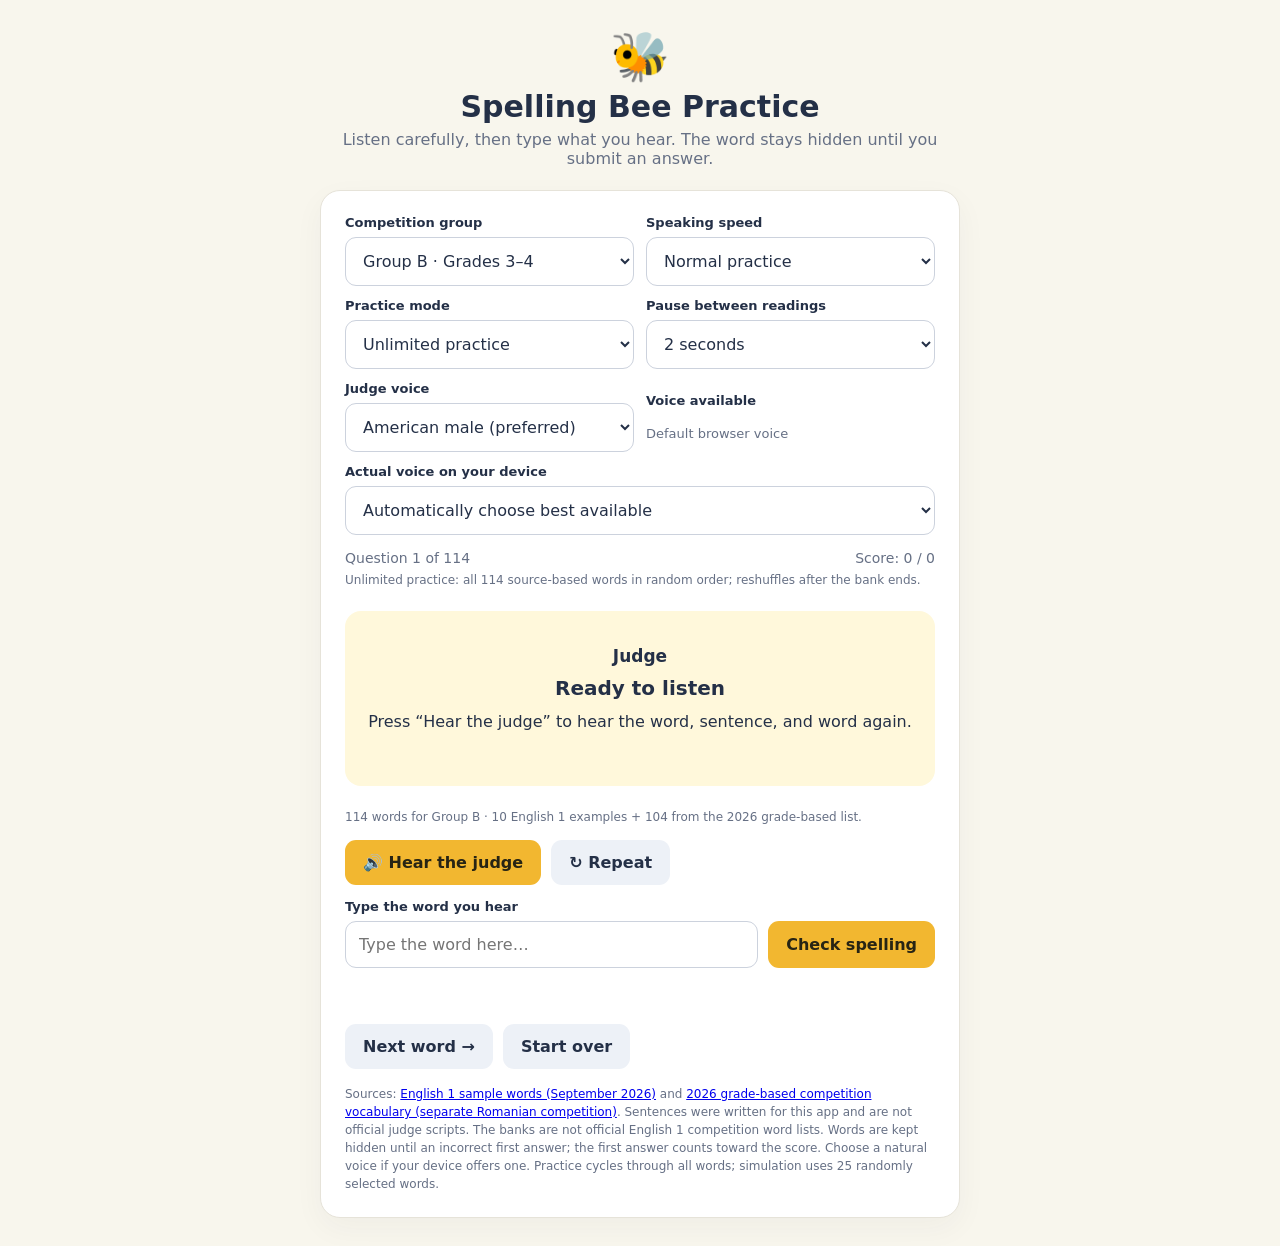
==== index.html @ ec537df2 "Rename spelling_bee_practice (5).html to index.html" ====
<!DOCTYPE html>
<html lang="en">
<head>
<meta charset="utf-8"><meta name="viewport" content="width=device-width,initial-scale=1">
<title>Spelling Bee Practice</title>
<style>
:root{font-family:system-ui,-apple-system,Segoe UI,sans-serif;color:#243047;background:#f8f6ed}*{box-sizing:border-box}body{margin:0;padding:28px 16px}.app{max-width:640px;margin:0 auto}.header{text-align:center;margin-bottom:22px}.bee{font-size:48px}.header h1{margin:4px 0 6px;font-size:30px}.muted{color:#667085}.card{background:white;border:1px solid #e6e3d9;border-radius:20px;padding:24px;box-shadow:0 10px 30px #2430470b}.controls{display:flex;gap:12px;flex-wrap:wrap;align-items:end}.control{flex:1;min-width:140px}label{display:block;font-weight:650;font-size:13px;margin-bottom:7px}select,input{width:100%;background:white;border:1px solid #ccd2dd;border-radius:11px;padding:13px;font:inherit;color:#243047}button{cursor:pointer;border:0;border-radius:11px;padding:13px 18px;font:inherit;font-weight:700}button:disabled{opacity:.45;cursor:not-allowed}.primary{background:#f2b730;color:#272414}.secondary{background:#edf1f7;color:#243047}.judge{background:#fff8db;border-radius:16px;text-align:center;margin:22px 0;padding:22px 14px;min-height:175px;display:flex;flex-direction:column;justify-content:center;gap:10px}.judge h2{font-size:17px;margin:0}.spoken{font-size:20px;font-weight:750}.hint{min-height:42px;line-height:1.45}.controls2{display:flex;gap:10px;flex-wrap:wrap;margin:14px 0}.answerrow{display:flex;gap:10px}.answerrow input{min-width:0;flex:1}.status{min-height:28px;font-weight:700;margin-top:14px}.good{color:#167249}.bad{color:#b23a3a}.meta{display:flex;justify-content:space-between;gap:8px;margin-top:15px;font-size:14px;color:#667085}.finish{background:#f0faf4;border:1px solid #a8d8bd;border-radius:12px;padding:16px;margin-top:14px;line-height:1.6}.small{font-size:12px;color:#667085;line-height:1.5;margin-top:16px}@media(max-width:430px){.card{padding:16px}.answerrow{flex-direction:column}.controls2 button{flex:1}}
</style>
</head>
<body><main class="app">
<header class="header"><div class="bee" aria-hidden="true">🐝</div><h1>Spelling Bee Practice</h1><div class="muted">Listen carefully, then type what you hear. The word stays hidden until you submit an answer.</div></header>
<section class="card">
<div class="controls"><div class="control"><label for="group">Competition group</label><select id="group"><option value="B">Group B · Grades 3–4</option><option value="C">Group C · Grades 5–6</option></select></div><div class="control"><label for="speed">Speaking speed</label><select id="speed"><option value="0.7">Slow</option><option value="0.85" selected>Normal practice</option><option value="1">Regular</option></select></div></div>
<div class="controls" style="margin-top:12px"><div class="control"><label for="mode">Practice mode</label><select id="mode"><option value="practice">Unlimited practice</option><option value="simulation">Competition simulation · 25 words</option></select></div><div class="control"><label for="pauseLength">Pause between readings</label><select id="pauseLength"><option value="2000" selected>2 seconds</option><option value="3000">3 seconds</option><option value="4000">4 seconds</option></select></div></div>
<div class="controls" style="margin-top:12px"><div class="control"><label for="voice">Judge voice</label><select id="voice"><option value="male" selected>American male (preferred)</option><option value="female">American female</option><option value="any">American English (any)</option></select></div><div class="control"><label>Voice available</label><div class="muted" id="voice-status" style="font-size:13px;padding:11px 0">Checking device voices…</div></div></div>
<div class="controls" style="margin-top:12px"><div class="control" style="min-width:100%"><label for="specificvoice">Actual voice on your device</label><select id="specificvoice"><option value="auto">Automatically choose best available</option></select></div></div>
<div class="meta"><span id="question">Question 1</span><span id="score">Score: 0 / 0</span></div><div id="mode-note" class="small" style="margin-top:5px">Unlimited practice: the full source-based word bank, shuffled.</div>
<div class="judge" aria-live="polite"><h2>Judge</h2><div class="spoken" id="spoken">Press “Hear the judge”</div><div class="hint" id="hint">The judge will say the word, pause for 2 seconds, say a sentence, pause for 2 seconds, then repeat the word.</div></div>
<div class="small" id="bankinfo" style="margin-top:14px"></div><div class="controls2"><button class="primary" id="hear" type="button">🔊 Hear the judge</button><button class="secondary" id="repeat" type="button">↻ Repeat</button></div>
<form id="form"><label for="answer">Type the word you hear</label><div class="answerrow"><input id="answer" type="text" placeholder="Type the word here…" autocomplete="off" autocapitalize="off" spellcheck="false" required><button class="primary" type="submit" id="check">Check spelling</button></div></form>
<div class="status" id="status" role="status"></div><div id="finish" class="finish" hidden></div>
<div class="controls2"><button class="secondary" type="button" id="next">Next word →</button><button class="secondary" type="button" id="reset">Start over</button></div>
<div class="small">Sources: <a href="https://english1.co.id/blog/persiapan-akademik/contoh-soal-spelling-bee/" target="_blank" rel="noopener">English 1 sample words (September 2026)</a> and <a href="https://www.spellingbee.org.ro/2026_Spelling_Bee_Word_Lists_Final.pdf" target="_blank" rel="noopener">2026 grade-based competition vocabulary (separate Romanian competition)</a>. Sentences were written for this app and are not official judge scripts. The banks are not official English 1 competition word lists. Words are kept hidden until an incorrect first answer; the first answer counts toward the score. Choose a natural voice if your device offers one. Practice cycles through all words; simulation uses 25 randomly selected words.</div>
</section></main>
<script>
const banks={
 "B": [
  [
   "green",
   "The leaves turn green after the rain.",
   "English 1 examples"
  ],
  [
   "happy",
   "The children were happy to see their friends.",
   "English 1 examples"
  ],
  [
   "clean",
   "Please keep the classroom clean.",
   "English 1 examples"
  ],
  [
   "school",
   "We walk to school every morning.",
   "English 1 examples"
  ],
  [
   "teacher",
   "Our teacher reads us a story.",
   "English 1 examples"
  ],
  [
   "beautiful",
   "The flowers look beautiful today.",
   "English 1 examples"
  ],
  [
   "little",
   "A little kitten slept in the basket.",
   "English 1 examples"
  ],
  [
   "kitchen",
   "My father cooks dinner in the kitchen.",
   "English 1 examples"
  ],
  [
   "knock",
   "Please knock before opening the door.",
   "English 1 examples"
  ],
  [
   "bright",
   "The bright sun warmed the garden.",
   "English 1 examples"
  ],
  [
   "rainbow",
   "After the rain, we can see a rainbow.",
   "2026 grade list"
  ],
  [
   "library",
   "We borrow books from the library.",
   "2026 grade list"
  ],
  [
   "elephant",
   "The elephant used its trunk to drink.",
   "2026 grade list"
  ],
  [
   "mountain",
   "Clouds covered the top of the mountain.",
   "2026 grade list"
  ],
  [
   "mysterious",
   "We heard a mysterious sound at night.",
   "2026 grade list"
  ],
  [
   "whisper",
   "Please whisper inside the library.",
   "2026 grade list"
  ],
  [
   "thunder",
   "Loud thunder woke the sleeping dog.",
   "2026 grade list"
  ],
  [
   "meadow",
   "Flowers grew across the meadow.",
   "2026 grade list"
  ],
  [
   "pillow",
   "She rested her head on the pillow.",
   "2026 grade list"
  ],
  [
   "creature",
   "A tiny creature crawled under the leaf.",
   "2026 grade list"
  ],
  [
   "freezer",
   "We keep ice cream in the freezer.",
   "2026 grade list"
  ],
  [
   "measure",
   "Use a ruler to measure the table.",
   "2026 grade list"
  ],
  [
   "playground",
   "Children ran across the playground.",
   "2026 grade list"
  ],
  [
   "toothbrush",
   "I packed my toothbrush for the trip.",
   "2026 grade list"
  ],
  [
   "sunflower",
   "The sunflower turned toward the sunlight.",
   "2026 grade list"
  ],
  [
   "notebook",
   "He drew a picture in his notebook.",
   "2026 grade list"
  ],
  [
   "weekend",
   "We visited our cousins over the weekend.",
   "2026 grade list"
  ],
  [
   "waterfall",
   "The waterfall flowed over the rocks.",
   "2026 grade list"
  ],
  [
   "backpack",
   "Her backpack held three books.",
   "2026 grade list"
  ],
  [
   "artist",
   "The artist painted a picture.",
   "2026 grade list"
  ],
  [
   "farmer",
   "The farmer planted rice in the field.",
   "2026 grade list"
  ],
  [
   "painter",
   "The painter used a small brush.",
   "2026 grade list"
  ],
  [
   "forest",
   "A deer walked through the forest.",
   "2026 grade list"
  ],
  [
   "village",
   "My grandparents live in a quiet village.",
   "2026 grade list"
  ],
  [
   "island",
   "We traveled by boat to the island.",
   "2026 grade list"
  ],
  [
   "desert",
   "The desert was hot and dry.",
   "2026 grade list"
  ],
  [
   "ocean",
   "The boat sailed across the ocean.",
   "2026 grade list"
  ],
  [
   "valley",
   "A river runs through the valley.",
   "2026 grade list"
  ],
  [
   "museum",
   "We saw old paintings in the museum.",
   "2026 grade list"
  ],
  [
   "hospital",
   "The doctor works at the hospital.",
   "2026 grade list"
  ],
  [
   "restaurant",
   "Our family ate at the restaurant.",
   "2026 grade list"
  ],
  [
   "giraffe",
   "The giraffe reached the tall leaves.",
   "2026 grade list"
  ],
  [
   "penguin",
   "The penguin waddled across the ice.",
   "2026 grade list"
  ],
  [
   "rabbit",
   "The rabbit hid behind a tree.",
   "2026 grade list"
  ],
  [
   "turtle",
   "The turtle moved slowly on the sand.",
   "2026 grade list"
  ],
  [
   "friendly",
   "Our new neighbor is very friendly.",
   "2026 grade list"
  ],
  [
   "careful",
   "Be careful when crossing the road.",
   "2026 grade list"
  ],
  [
   "helpful",
   "Her helpful advice made the task easier.",
   "2026 grade list"
  ],
  [
   "playful",
   "The playful puppy chased a ball.",
   "2026 grade list"
  ],
  [
   "thankful",
   "I am thankful for your help.",
   "2026 grade list"
  ],
  [
   "graceful",
   "The dancer made a graceful turn.",
   "2026 grade list"
  ],
  [
   "wonderful",
   "We had a wonderful day at the beach.",
   "2026 grade list"
  ],
  [
   "curious",
   "The curious child asked many questions.",
   "2026 grade list"
  ],
  [
   "exciting",
   "The exciting game ended with a goal.",
   "2026 grade list"
  ],
  [
   "powerful",
   "The powerful wind shook the trees.",
   "2026 grade list"
  ],
  [
   "favorite",
   "Mango is my favorite fruit.",
   "2026 grade list"
  ],
  [
   "excellent",
   "She did an excellent job on the project.",
   "2026 grade list"
  ],
  [
   "question",
   "The student asked a question.",
   "2026 grade list"
  ],
  [
   "sentence",
   "Please write a sentence in your notebook.",
   "2026 grade list"
  ],
  [
   "answer",
   "He wrote his answer on the paper.",
   "2026 grade list"
  ],
  [
   "problem",
   "We solved the problem together.",
   "2026 grade list"
  ],
  [
   "special",
   "Today is a special day for our family.",
   "2026 grade list"
  ],
  [
   "tomorrow",
   "We will go swimming tomorrow.",
   "2026 grade list"
  ],
  [
   "yesterday",
   "It rained all day yesterday.",
   "2026 grade list"
  ],
  [
   "travel",
   "We travel by train to the city.",
   "2026 grade list"
  ],
  [
   "bicycle",
   "He rides his bicycle to the park.",
   "2026 grade list"
  ],
  [
   "triangle",
   "A triangle has three sides.",
   "2026 grade list"
  ],
  [
   "together",
   "We worked together to finish the poster.",
   "2026 grade list"
  ],
  [
   "interesting",
   "The science lesson was interesting.",
   "2026 grade list"
  ],
  [
   "difficult",
   "The final puzzle was difficult.",
   "2026 grade list"
  ],
  [
   "activity",
   "Drawing is my favorite afternoon activity.",
   "2026 grade list"
  ],
  [
   "service",
   "The shop offers a delivery service.",
   "2026 grade list"
  ],
  [
   "gentle",
   "A gentle breeze moved the leaves.",
   "2026 grade list"
  ],
  [
   "thought",
   "She thought carefully before answering.",
   "2026 grade list"
  ],
  [
   "brought",
   "Dad brought snacks for the picnic.",
   "2026 grade list"
  ],
  [
   "through",
   "We walked through the garden.",
   "2026 grade list"
  ],
  [
   "enough",
   "We have enough water for everyone.",
   "2026 grade list"
  ],
  [
   "tough",
   "The rope was strong and tough.",
   "2026 grade list"
  ],
  [
   "laugh",
   "The funny joke made us laugh.",
   "2026 grade list"
  ],
  [
   "daughter",
   "Their daughter is learning to swim.",
   "2026 grade list"
  ],
  [
   "circle",
   "Draw a circle on the board.",
   "2026 grade list"
  ],
  [
   "square",
   "Each side of the square is equal.",
   "2026 grade list"
  ],
  [
   "February",
   "February comes after January.",
   "2026 grade list"
  ],
  [
   "Wednesday",
   "Our music lesson is on Wednesday.",
   "2026 grade list"
  ],
  [
   "Thursday",
   "We have football practice on Thursday.",
   "2026 grade list"
  ],
  [
   "Saturday",
   "We visit the market every Saturday.",
   "2026 grade list"
  ],
  [
   "write",
   "Please write your name clearly.",
   "2026 grade list"
  ],
  [
   "honest",
   "An honest person tells the truth.",
   "2026 grade list"
  ],
  [
   "listen",
   "Listen carefully to the instructions.",
   "2026 grade list"
  ],
  [
   "celebrate",
   "We celebrate our school anniversary.",
   "2026 grade list"
  ],
  [
   "discovery",
   "The discovery amazed the young explorer.",
   "2026 grade list"
  ],
  [
   "explorer",
   "The explorer studied the map.",
   "2026 grade list"
  ],
  [
   "comfortable",
   "The new chair is comfortable.",
   "2026 grade list"
  ],
  [
   "holiday",
   "We visited our family during the holiday.",
   "2026 grade list"
  ],
  [
   "vacation",
   "Our summer vacation was exciting.",
   "2026 grade list"
  ],
  [
   "whistle",
   "The referee blew a whistle.",
   "2026 grade list"
  ],
  [
   "butterfly",
   "A butterfly landed on a flower.",
   "2026 grade list"
  ],
  [
   "journey",
   "The journey took three hours.",
   "2026 grade list"
  ],
  [
   "scientific",
   "The students made a scientific observation.",
   "2026 grade list"
  ],
  [
   "believe",
   "I believe we can finish on time.",
   "2026 grade list"
  ],
  [
   "receipt",
   "Keep the receipt after buying the book.",
   "2026 grade list"
  ],
  [
   "neighbor",
   "Our neighbor has a friendly cat.",
   "2026 grade list"
  ],
  [
   "business",
   "My aunt runs a small business.",
   "2026 grade list"
  ],
  [
   "necessary",
   "A helmet is necessary for safety.",
   "2026 grade list"
  ],
  [
   "separate",
   "Please separate the paper from the plastic.",
   "2026 grade list"
  ],
  [
   "achieve",
   "Hard work can help you achieve your goals.",
   "2026 grade list"
  ],
  [
   "straight",
   "Draw a straight line across the page.",
   "2026 grade list"
  ],
  [
   "height",
   "We measured the height of the wall.",
   "2026 grade list"
  ],
  [
   "weight",
   "The nurse checked the baby’s weight.",
   "2026 grade list"
  ],
  [
   "weird",
   "We heard a weird noise outside.",
   "2026 grade list"
  ],
  [
   "calendar",
   "Mark the date on your calendar.",
   "2026 grade list"
  ],
  [
   "grammar",
   "The teacher explained the grammar rule.",
   "2026 grade list"
  ],
  [
   "peculiar",
   "The bird had a peculiar call.",
   "2026 grade list"
  ],
  [
   "familiar",
   "Her voice sounded familiar.",
   "2026 grade list"
  ]
 ],
 "C": [
  [
   "different",
   "The two paintings look different.",
   "English 1 examples"
  ],
  [
   "knowledge",
   "Reading helps us develop knowledge.",
   "English 1 examples"
  ],
  [
   "adventure",
   "The hike was a wonderful adventure.",
   "English 1 examples"
  ],
  [
   "important",
   "It is important to listen carefully.",
   "English 1 examples"
  ],
  [
   "education",
   "Education helps us discover new ideas.",
   "English 1 examples"
  ],
  [
   "happiness",
   "Her smile showed her happiness.",
   "English 1 examples"
  ],
  [
   "beautiful",
   "The flowers look beautiful today.",
   "English 1 examples"
  ],
  [
   "information",
   "The poster gives information about the event.",
   "English 1 examples"
  ],
  [
   "competition",
   "Our class entered a spelling competition.",
   "English 1 examples"
  ],
  [
   "environment",
   "We must protect our environment.",
   "English 1 examples"
  ],
  [
   "apparent",
   "It became apparent that the door was locked.",
   "2026 grade list"
  ],
  [
   "ancient",
   "We visited the ruins of an ancient temple.",
   "2026 grade list"
  ],
  [
   "height",
   "We measured the height of the wall.",
   "2026 grade list"
  ],
  [
   "admission",
   "The museum offers free admission on Fridays.",
   "2026 grade list"
  ],
  [
   "permission",
   "Ask for permission before leaving class.",
   "2026 grade list"
  ],
  [
   "motion",
   "The teacher explained the motion of the planets.",
   "2026 grade list"
  ],
  [
   "vision",
   "Good vision helps us read clearly.",
   "2026 grade list"
  ],
  [
   "decision",
   "She made a decision after thinking carefully.",
   "2026 grade list"
  ],
  [
   "mission",
   "Their mission was to clean the beach.",
   "2026 grade list"
  ],
  [
   "discussion",
   "We had a discussion about the story.",
   "2026 grade list"
  ],
  [
   "attention",
   "Pay attention to the instructions.",
   "2026 grade list"
  ],
  [
   "direction",
   "The arrow points in the right direction.",
   "2026 grade list"
  ],
  [
   "instruction",
   "Follow each instruction on the worksheet.",
   "2026 grade list"
  ],
  [
   "collection",
   "He has a collection of stamps.",
   "2026 grade list"
  ],
  [
   "production",
   "The factory increased its production of bicycles.",
   "2026 grade list"
  ],
  [
   "connection",
   "The bridge provides a connection between the towns.",
   "2026 grade list"
  ],
  [
   "invention",
   "The telephone was an important invention.",
   "2026 grade list"
  ],
  [
   "solution",
   "We found a solution to the problem.",
   "2026 grade list"
  ],
  [
   "pollution",
   "Air pollution can harm our health.",
   "2026 grade list"
  ],
  [
   "planet",
   "Earth is the planet we live on.",
   "2026 grade list"
  ],
  [
   "galaxy",
   "Our solar system is part of a galaxy.",
   "2026 grade list"
  ],
  [
   "universe",
   "Scientists study the universe.",
   "2026 grade list"
  ],
  [
   "gravity",
   "Gravity pulls objects toward the ground.",
   "2026 grade list"
  ],
  [
   "oxygen",
   "People need oxygen to breathe.",
   "2026 grade list"
  ],
  [
   "element",
   "Gold is a chemical element.",
   "2026 grade list"
  ],
  [
   "biology",
   "Biology is the study of living things.",
   "2026 grade list"
  ],
  [
   "geography",
   "We learned about rivers in geography.",
   "2026 grade list"
  ],
  [
   "chemistry",
   "Chemistry helps explain how substances react.",
   "2026 grade list"
  ],
  [
   "physics",
   "Physics explains the movement of objects.",
   "2026 grade list"
  ],
  [
   "astronomy",
   "Astronomy studies stars and planets.",
   "2026 grade list"
  ],
  [
   "mathematics",
   "Mathematics helps us solve number problems.",
   "2026 grade list"
  ],
  [
   "technology",
   "Technology helps people communicate.",
   "2026 grade list"
  ],
  [
   "culture",
   "Food is part of a community’s culture.",
   "2026 grade list"
  ],
  [
   "tradition",
   "Singing together is our family tradition.",
   "2026 grade list"
  ],
  [
   "heritage",
   "We learned about our cultural heritage.",
   "2026 grade list"
  ],
  [
   "identity",
   "Each student has a unique identity.",
   "2026 grade list"
  ],
  [
   "community",
   "Our community planted trees in the park.",
   "2026 grade list"
  ],
  [
   "society",
   "People in a society follow shared rules.",
   "2026 grade list"
  ],
  [
   "government",
   "The government built a new bridge.",
   "2026 grade list"
  ],
  [
   "democracy",
   "In a democracy, citizens can vote.",
   "2026 grade list"
  ],
  [
   "itinerary",
   "Our travel itinerary includes two museums.",
   "2026 grade list"
  ],
  [
   "souvenir",
   "I bought a souvenir at the market.",
   "2026 grade list"
  ],
  [
   "destination",
   "The train reached its destination.",
   "2026 grade list"
  ],
  [
   "expedition",
   "The expedition crossed the mountains.",
   "2026 grade list"
  ],
  [
   "voyage",
   "The ship began a long voyage.",
   "2026 grade list"
  ],
  [
   "discovery",
   "The discovery amazed the young explorer.",
   "2026 grade list"
  ],
  [
   "navigation",
   "The sailors used stars for navigation.",
   "2026 grade list"
  ],
  [
   "achieve",
   "Hard work can help you achieve your goals.",
   "2026 grade list"
  ],
  [
   "succeed",
   "Practice can help you succeed.",
   "2026 grade list"
  ],
  [
   "comfortable",
   "The new chair is comfortable.",
   "2026 grade list"
  ],
  [
   "dangerous",
   "Swimming in a storm is dangerous.",
   "2026 grade list"
  ],
  [
   "grateful",
   "We were grateful for their kindness.",
   "2026 grade list"
  ],
  [
   "thoughtful",
   "He wrote a thoughtful thank-you note.",
   "2026 grade list"
  ],
  [
   "serious",
   "The doctor spoke in a serious voice.",
   "2026 grade list"
  ],
  [
   "although",
   "Although it rained, we still played indoors.",
   "2026 grade list"
  ],
  [
   "however",
   "The road was crowded; however, we arrived on time.",
   "2026 grade list"
  ],
  [
   "therefore",
   "It was raining; therefore, we stayed inside.",
   "2026 grade list"
  ],
  [
   "business",
   "My aunt runs a small business.",
   "2026 grade list"
  ],
  [
   "taught",
   "Our teacher taught us a new song.",
   "2026 grade list"
  ],
  [
   "caught",
   "The goalkeeper caught the ball.",
   "2026 grade list"
  ],
  [
   "future",
   "She hopes to become a scientist in the future.",
   "2026 grade list"
  ],
  [
   "cylinder",
   "The can has the shape of a cylinder.",
   "2026 grade list"
  ],
  [
   "sphere",
   "A ball is shaped like a sphere.",
   "2026 grade list"
  ],
  [
   "pyramid",
   "We made a model of a pyramid.",
   "2026 grade list"
  ],
  [
   "magnificent",
   "The magnificent palace stood beside the river.",
   "2026 grade list"
  ],
  [
   "courageous",
   "The courageous rescuer helped the child.",
   "2026 grade list"
  ],
  [
   "mysterious",
   "We heard a mysterious sound at night.",
   "2026 grade list"
  ],
  [
   "extraordinary",
   "The student showed extraordinary talent.",
   "2026 grade list"
  ],
  [
   "remarkable",
   "Her progress was remarkable.",
   "2026 grade list"
  ],
  [
   "curiosity",
   "His curiosity led to many questions.",
   "2026 grade list"
  ],
  [
   "challenge",
   "The difficult hike was a challenge.",
   "2026 grade list"
  ],
  [
   "pronunciation",
   "We practiced the pronunciation of new words.",
   "2026 grade list"
  ],
  [
   "celebration",
   "The celebration began with music.",
   "2026 grade list"
  ],
  [
   "cooperation",
   "Teamwork requires cooperation.",
   "2026 grade list"
  ],
  [
   "organization",
   "The organization provides books to schools.",
   "2026 grade list"
  ],
  [
   "achievement",
   "Finishing the marathon was a great achievement.",
   "2026 grade list"
  ],
  [
   "opportunity",
   "The trip gave us an opportunity to learn.",
   "2026 grade list"
  ],
  [
   "possibility",
   "There is a possibility of rain tomorrow.",
   "2026 grade list"
  ],
  [
   "creativity",
   "Painting helps develop creativity.",
   "2026 grade list"
  ],
  [
   "innovation",
   "The new invention was an example of innovation.",
   "2026 grade list"
  ],
  [
   "determination",
   "Her determination helped her finish the race.",
   "2026 grade list"
  ],
  [
   "confidence",
   "Practice improved his confidence.",
   "2026 grade list"
  ],
  [
   "independence",
   "The country celebrated its independence.",
   "2026 grade list"
  ],
  [
   "experience",
   "The museum visit was a memorable experience.",
   "2026 grade list"
  ],
  [
   "development",
   "The development of the new park took a year.",
   "2026 grade list"
  ],
  [
   "fraction",
   "One half is an example of a fraction.",
   "2026 grade list"
  ],
  [
   "circulation",
   "Exercise improves blood circulation.",
   "2026 grade list"
  ],
  [
   "organism",
   "A mushroom is a living organism.",
   "2026 grade list"
  ],
  [
   "ecosystem",
   "The forest is a complex ecosystem.",
   "2026 grade list"
  ],
  [
   "atmosphere",
   "The Earth’s atmosphere contains gases.",
   "2026 grade list"
  ],
  [
   "diameter",
   "Measure the diameter of the circle.",
   "2026 grade list"
  ],
  [
   "occurrence",
   "Snow is a rare occurrence in tropical cities.",
   "2026 grade list"
  ],
  [
   "symmetry",
   "The butterfly’s wings show symmetry.",
   "2026 grade list"
  ],
  [
   "hypothesis",
   "The students tested a hypothesis in science class.",
   "2026 grade list"
  ],
  [
   "peninsula",
   "A peninsula is surrounded by water on three sides.",
   "2026 grade list"
  ],
  [
   "necessary",
   "A helmet is necessary for safety.",
   "2026 grade list"
  ],
  [
   "archaeology",
   "Archaeology helps us study ancient cultures.",
   "2026 grade list"
  ],
  [
   "altitude",
   "The airplane reached a high altitude.",
   "2026 grade list"
  ],
  [
   "hierarchy",
   "The chart showed a hierarchy of roles.",
   "2026 grade list"
  ],
  [
   "technique",
   "The artist demonstrated a painting technique.",
   "2026 grade list"
  ],
  [
   "restaurant",
   "Our family ate at the restaurant.",
   "2026 grade list"
  ],
  [
   "separate",
   "Please separate the paper from the plastic.",
   "2026 grade list"
  ],
  [
   "definitely",
   "I will definitely finish my homework.",
   "2026 grade list"
  ],
  [
   "guarantee",
   "A ticket does not guarantee a good seat.",
   "2026 grade list"
  ],
  [
   "privilege",
   "It is a privilege to represent our school.",
   "2026 grade list"
  ],
  [
   "embarrassment",
   "She smiled despite her embarrassment.",
   "2026 grade list"
  ],
  [
   "accommodation",
   "We booked accommodation near the beach.",
   "2026 grade list"
  ],
  [
   "exaggerate",
   "Please do not exaggerate the story.",
   "2026 grade list"
  ],
  [
   "recommendation",
   "Her recommendation helped me choose a book.",
   "2026 grade list"
  ],
  [
   "questionnaire",
   "The students answered a questionnaire.",
   "2026 grade list"
  ],
  [
   "maintenance",
   "The pool is closed for maintenance.",
   "2026 grade list"
  ],
  [
   "rhythm",
   "The drummer kept a steady rhythm.",
   "2026 grade list"
  ],
  [
   "mnemonic",
   "A mnemonic can help you remember facts.",
   "2026 grade list"
  ],
  [
   "physique",
   "The athlete developed a strong physique.",
   "2026 grade list"
  ],
  [
   "architecture",
   "The building’s architecture is impressive.",
   "2026 grade list"
  ],
  [
   "literature",
   "We read classic literature in class.",
   "2026 grade list"
  ],
  [
   "biodiversity",
   "The rainforest has rich biodiversity.",
   "2026 grade list"
  ],
  [
   "conservation",
   "Wildlife conservation helps protect animals.",
   "2026 grade list"
  ],
  [
   "sustainability",
   "The class discussed environmental sustainability.",
   "2026 grade list"
  ],
  [
   "renewable",
   "Solar power is a renewable source of energy.",
   "2026 grade list"
  ],
  [
   "habitat",
   "The forest is a habitat for many animals.",
   "2026 grade list"
  ],
  [
   "responsibility",
   "Caring for a pet is a responsibility.",
   "2026 grade list"
  ],
  [
   "authority",
   "The principal has authority at the school.",
   "2026 grade list"
  ],
  [
   "imagination",
   "Use your imagination to create a story.",
   "2026 grade list"
  ],
  [
   "motivation",
   "Her motivation helped her keep practicing.",
   "2026 grade list"
  ],
  [
   "communication",
   "Clear communication is important in a team.",
   "2026 grade list"
  ],
  [
   "collaboration",
   "The project required collaboration.",
   "2026 grade list"
  ],
  [
   "volcano",
   "The volcano erupted last year.",
   "2026 grade list"
  ],
  [
   "glacier",
   "The glacier moved slowly down the valley.",
   "2026 grade list"
  ],
  [
   "archipelago",
   "Indonesia is an archipelago.",
   "2026 grade list"
  ],
  [
   "hemisphere",
   "Indonesia lies in both hemispheres.",
   "2026 grade list"
  ],
  [
   "equator",
   "The equator crosses Indonesia.",
   "2026 grade list"
  ],
  [
   "latitude",
   "The map shows the latitude of the city.",
   "2026 grade list"
  ],
  [
   "longitude",
   "The map shows the longitude of the island.",
   "2026 grade list"
  ],
  [
   "orchestra",
   "The orchestra performed a song.",
   "2026 grade list"
  ],
  [
   "melody",
   "She played a gentle melody on the piano.",
   "2026 grade list"
  ],
  [
   "harmony",
   "The choir sang in harmony.",
   "2026 grade list"
  ],
  [
   "algorithm",
   "The computer follows an algorithm.",
   "2026 grade list"
  ],
  [
   "database",
   "The library uses a database of books.",
   "2026 grade list"
  ],
  [
   "software",
   "The computer needs software to run.",
   "2026 grade list"
  ]
 ]
};
const $=id=>document.getElementById(id);let group='B',order=[],idx=0,correct=0,attempted=0,checked=false,correcting=false,sequence=0,finished=false;
function shuffle(a){return [...a].sort(()=>Math.random()-.5)}
function current(){return banks[group][order[idx]]}
function stop(){sequence++;if('speechSynthesis' in window)speechSynthesis.cancel()}
function render(){finished=false;checked=false;correcting=false;$('finish').hidden=true;$('finish').textContent='';$('hear').disabled=false;$('repeat').disabled=false;$('next').disabled=false;$('question').textContent='Question '+(idx+1)+' of '+order.length;$('score').textContent=`Score: ${correct} / ${attempted}`;$('spoken').textContent='Ready to listen';$('hint').textContent='Press “Hear the judge” to hear the word, sentence, and word again.';$('answer').value='';$('answer').disabled=false;$('check').disabled=false;$('check').textContent='Check spelling';$('status').textContent='';$('status').className='status'}
function reset(){stop();group=$('group').value;const simulation=$('mode').value==='simulation';order=shuffle([...banks[group].keys()]);if(simulation)order=order.slice(0,25);idx=0;correct=0;attempted=0;$('bankinfo').textContent=banks[group].length+' words for Group '+group+' · 10 English 1 examples + '+(banks[group].length-10)+' from the 2026 grade-based list.';$('mode-note').textContent=simulation?'Competition simulation: 25 random words, no repeats within the round. Final results appear after question 25.':'Unlimited practice: all '+banks[group].length+' source-based words in random order; reshuffles after the bank ends.';render()}
function rankedVoices(){
 const vs=window.speechSynthesis?.getVoices()||[];
 return vs.filter(v=>/^en[-_]/i.test(v.lang)).sort((a,b)=>{
  const rank=v=> (/(natural|neural|enhanced|premium|online)/i.test(v.name)?100:0)+
    (/^en[-_]US$/i.test(v.lang)?30:0)+
    (/(male|david|guy|mark|matthew|andrew|eric|ryan|jason|brian)/i.test(v.name)?10:0);
  return rank(b)-rank(a);
 });
}
function getVoice(){
 const vs=rankedVoices();
 const exact=$('specificvoice').value;
 if(exact!=='auto')return vs.find(v=>v.voiceURI===exact)||null;
 const pref=$('voice').value;
 const male=/(male|david|mark|guy|jason|matthew|andrew|brian|aaron|fred|daniel|alex|eric|ryan|christopher|roger)/i;
 const female=/(female|zira|samantha|jenny|aria|ava|allison|victoria|susan|karen|joanna|kendra)/i;
 const american=vs.filter(v=>/^en[-_]US$/i.test(v.lang));
 const pool=american.length?american:vs;
 if(pref==='male')return pool.find(v=>male.test(v.name)&&!female.test(v.name))||pool[0]||null;
 if(pref==='female')return pool.find(v=>female.test(v.name))||pool[0]||null;
 return pool[0]||null;
}
function updateVoiceStatus(){
 if(!('speechSynthesis' in window)){$('voice-status').textContent='Voice unavailable in this browser';return}
 const sel=$('specificvoice'),saved=sel.value;
 sel.replaceChildren(new Option('Automatically choose best available','auto'));
 rankedVoices().forEach(v=>sel.add(new Option(v.name+' ('+v.lang+')',v.voiceURI)));
 sel.value=[...sel.options].some(o=>o.value===saved)?saved:'auto';
 const v=getVoice();$('voice-status').textContent=v?v.name+' ('+v.lang+')':'Default browser voice';
}
function speak(text, token){
 return new Promise(resolve=>{
  if(!('speechSynthesis' in window)||token!==sequence){resolve();return}
  let finished=false;
  const finish=()=>{if(!finished){finished=true;resolve()}};
  const u=new SpeechSynthesisUtterance(text);
  u.lang='en-US'; const v=getVoice(); if(v)u.voice=v;
  u.rate=Number($('speed').value);u.pitch=1;u.volume=1;
  u.onend=finish;u.onerror=finish;
  speechSynthesis.speak(u);
 });
}
function pause(ms,token){return new Promise(resolve=>{
  const start=Date.now();
  const interval=setInterval(()=>{if(token!==sequence||Date.now()-start>=ms){clearInterval(interval);resolve()}},50);
 })}
async function judge(){
 if(finished)return;stop();const token=sequence;const [word,sentence]=current();
 if(!checked) $('answer').focus({preventScroll:true});
 $('spoken').textContent='Preparing the judge…';$('hint').textContent='';
 if(!('speechSynthesis' in window)){$('spoken').textContent='Speech is unavailable';$('hint').textContent='Try Chrome, Edge, or Safari with sound turned on.';return}
 // Saying a short introduction before each isolated word avoids the first syllable being clipped by some audio systems.
 const parts=['Your word is: '+word+'.',sentence,'The word again: '+word+'.'];
 for(let i=0;i<parts.length;i++){
  if(token!==sequence)return;
  $('spoken').textContent=i===1?'Example sentence…':i===2?'Repeating the word…':'Listen to the word…';
  await pause(300,token);if(token!==sequence)return;
  await speak(parts[i],token);if(token!==sequence)return;
  if(i<2){$('spoken').textContent='(pause)';await pause(Number($('pauseLength').value),token)}
 }
 if(token===sequence)$('spoken').textContent='Your turn to spell!';
}
$('hear').onclick=judge;$('repeat').onclick=judge;
$('form').onsubmit=e=>{
 e.preventDefault();if(finished)return;
 if(checked&&!correcting)return;
 stop();
 const guess=$('answer').value.trim().toLowerCase();if(!guess)return;
 const word=current()[0];
 if(correcting){
  if(guess===word){
   correcting=false;$('status').className='status good';
   $('status').textContent='✅ Spelled correctly on your correction! Ready for the next word.';
   $('answer').disabled=true;$('check').disabled=true;
  }else{
   $('status').className='status bad';
   $('status').textContent='❌ Try copying the correct spelling shown above.';
   $('answer').focus();$('answer').select();
  }
  return;
 }
 checked=true;attempted++;const ok=guess===word;if(ok)correct++;
 $('score').textContent=`Score: ${correct} / ${attempted}`;
 $('status').className='status '+(ok?'good':'bad');
 if(ok){
  $('status').textContent='✅ Correct!';$('answer').disabled=true;$('check').disabled=true;
  $('spoken').textContent='Answer submitted';
 }else{
  correcting=true;
  $('spoken').textContent='Correct spelling: '+word;
  $('hint').textContent='Look at the correct spelling above, then type it again to practice.';
  $('status').textContent='❌ Not quite. Correct the word and submit again. Your first attempt is recorded.';
  $('answer').value='';$('answer').disabled=false;
  $('check').textContent='Check correction';$('answer').focus();
 }
};
$('voice').onchange=()=>{stop();updateVoiceStatus()};$('specificvoice').onchange=()=>{stop();const v=getVoice();$('voice-status').textContent=v?v.name+' ('+v.lang+')':'Default browser voice'};if('speechSynthesis' in window){speechSynthesis.addEventListener?.('voiceschanged',updateVoiceStatus)}updateVoiceStatus();
function completeSimulation(){
 stop();finished=true;$('spoken').textContent='Competition complete!';$('hint').textContent='Start over to try a fresh set of 25 words.';
 $('answer').disabled=true;$('check').disabled=true;$('hear').disabled=true;$('repeat').disabled=true;$('next').disabled=true;
 $('finish').hidden=false;$('finish').innerHTML='<strong>🏆 Simulation complete!</strong><div>Final score: <strong>'+correct+' / 25</strong> ('+Math.round(correct/25*100)+'%)</div><div>Your score counts the first answer for each word. Use Start over for another shuffled competition round.</div>';
 $('question').textContent='Finished · 25 of 25';
}
$('next').onclick=()=>{if(finished)return;stop();idx++;if(idx>=order.length){if($('mode').value==='simulation'){completeSimulation();return}order=shuffle([...banks[group].keys()]);idx=0}render()};$('reset').onclick=reset;$('group').onchange=reset;$('mode').onchange=reset;reset();
</script></body></html>
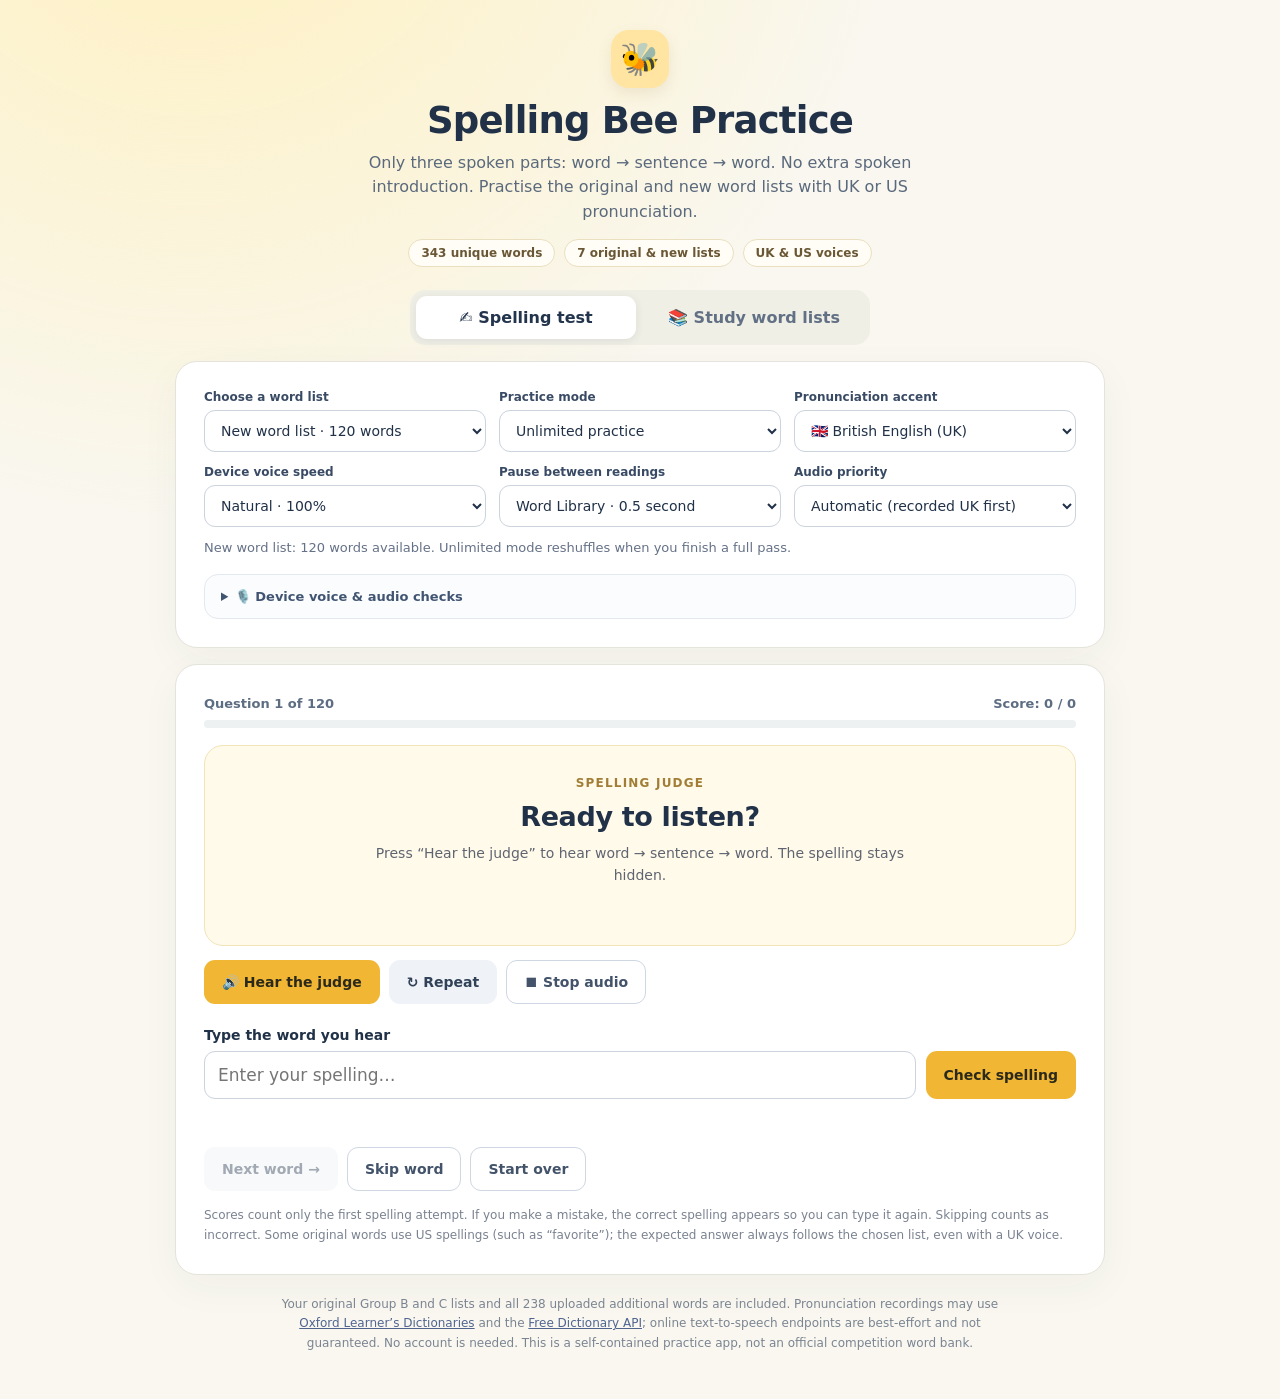
==== commit 0b798866: "Update index.html" ====
--- a/index.html
+++ b/index.html
@@ -1,1462 +1,796 @@
 <!DOCTYPE html>
 <html lang="en">
 <head>
-<meta charset="utf-8"><meta name="viewport" content="width=device-width,initial-scale=1">
-<title>Spelling Bee Practice</title>
-<style>
-:root{font-family:system-ui,-apple-system,Segoe UI,sans-serif;color:#243047;background:#f8f6ed}*{box-sizing:border-box}body{margin:0;padding:28px 16px}.app{max-width:640px;margin:0 auto}.header{text-align:center;margin-bottom:22px}.bee{font-size:48px}.header h1{margin:4px 0 6px;font-size:30px}.muted{color:#667085}.card{background:white;border:1px solid #e6e3d9;border-radius:20px;padding:24px;box-shadow:0 10px 30px #2430470b}.controls{display:flex;gap:12px;flex-wrap:wrap;align-items:end}.control{flex:1;min-width:140px}label{display:block;font-weight:650;font-size:13px;margin-bottom:7px}select,input{width:100%;background:white;border:1px solid #ccd2dd;border-radius:11px;padding:13px;font:inherit;color:#243047}button{cursor:pointer;border:0;border-radius:11px;padding:13px 18px;font:inherit;font-weight:700}button:disabled{opacity:.45;cursor:not-allowed}.primary{background:#f2b730;color:#272414}.secondary{background:#edf1f7;color:#243047}.judge{background:#fff8db;border-radius:16px;text-align:center;margin:22px 0;padding:22px 14px;min-height:175px;display:flex;flex-direction:column;justify-content:center;gap:10px}.judge h2{font-size:17px;margin:0}.spoken{font-size:20px;font-weight:750}.hint{min-height:42px;line-height:1.45}.controls2{display:flex;gap:10px;flex-wrap:wrap;margin:14px 0}.answerrow{display:flex;gap:10px}.answerrow input{min-width:0;flex:1}.status{min-height:28px;font-weight:700;margin-top:14px}.good{color:#167249}.bad{color:#b23a3a}.meta{display:flex;justify-content:space-between;gap:8px;margin-top:15px;font-size:14px;color:#667085}.finish{background:#f0faf4;border:1px solid #a8d8bd;border-radius:12px;padding:16px;margin-top:14px;line-height:1.6}.small{font-size:12px;color:#667085;line-height:1.5;margin-top:16px}@media(max-width:430px){.card{padding:16px}.answerrow{flex-direction:column}.controls2 button{flex:1}}
-</style>
+  <meta charset="utf-8">
+  <meta name="viewport" content="width=device-width, initial-scale=1">
+  <meta name="color-scheme" content="light">
+  <title>Spelling Bee Practice · Updated Edition</title>
+  <style>
+    :root { font-family: system-ui, -apple-system, "Segoe UI", Roboto, sans-serif; color: #203148; background: #f9f7ef; }
+    * { box-sizing: border-box; }
+    body { margin: 0; min-height: 100vh; background: radial-gradient(circle at 15% -14%, #fff0bb 0, transparent 37%), #f9f7ef; }
+    button, input, select { font: inherit; }
+    button { cursor: pointer; transition: background-color .15s, transform .15s, border-color .15s; }
+    button:disabled { cursor: not-allowed; opacity: .45; transform: none; }
+    button:not(:disabled):active { transform: translateY(1px); }
+    :focus-visible { outline: 3px solid #326ae0; outline-offset: 3px; }
+    [hidden] { display: none !important; }
+    .app { width: min(100% - 30px, 930px); margin: 0 auto; padding: 30px 0 45px; }
+    .masthead { text-align: center; margin-bottom: 23px; }
+    .mark { display: inline-grid; place-items: center; height: 58px; width: 58px; border-radius: 18px; font-size: 32px; background: #ffe5a1; box-shadow: 0 6px 15px #8766221c; }
+    h1 { font-size: clamp(26px, 5vw, 37px); letter-spacing: -.8px; line-height: 1.15; margin: 12px 0 8px; }
+    .intro { color: #5a697c; line-height: 1.55; margin: 0 auto; max-width: 630px; }
+    .top-stats { display: flex; gap: 9px; flex-wrap: wrap; justify-content: center; margin-top: 14px; }
+    .top-stats span { padding: 6px 12px; border-radius: 999px; border: 1px solid #eadfbf; background: #fffdf5; color: #6a5735; font-size: 12px; font-weight: 650; }
+    .tabs { display: flex; gap: 8px; background: #f0efe6; border-radius: 15px; padding: 6px; margin: 0 auto 16px; max-width: 460px; }
+    .tab { flex: 1; border-radius: 11px; border: 0; background: transparent; padding: 12px 13px; color: #617084; font-weight: 760; }
+    .tab.active { color: #23344d; background: white; box-shadow: 0 2px 8px #343e5019; }
+    .panel { background: white; border: 1px solid #e4e4dc; border-radius: 22px; box-shadow: 0 12px 40px #35415f0b; padding: clamp(16px, 4vw, 28px); }
+    .settings { display: grid; gap: 13px; grid-template-columns: repeat(3,minmax(0,1fr)); }
+    .field { min-width: 0; }
+    .field label { display: block; margin-bottom: 6px; font-size: 12px; font-weight: 780; color: #394a64; }
+    select, input[type="text"], input[type="search"] { width: 100%; min-width: 0; background: white; border: 1px solid #cbd3dd; border-radius: 11px; color: #203148; padding: 11px 12px; font-size: 14px; }
+    select:focus, input:focus { border-color: #d09a21; }
+    .subtle { color: #657187; font-size: 13px; line-height: 1.55; }
+    .setting-note { margin: 11px 0 0; }
+    .audio-options { margin-top: 16px; padding: 14px 16px; border: 1px solid #e4e9ef; border-radius: 14px; background: #fafcfe; }
+    .audio-options summary { font-size: 13px; cursor: pointer; font-weight: 780; color: #415572; }
+    .options-grid { display: grid; grid-template-columns: 1fr 1fr; gap: 12px; margin-top: 14px; }
+    .audio-help { font-size: 12px; color: #69778d; line-height: 1.55; margin: 11px 0 0; }
+    .rule { height: 1px; background: #eaece9; margin: 21px 0; }
+    .round-meta { display: flex; gap: 10px; justify-content: space-between; flex-wrap: wrap; color: #5d6d82; font-weight: 760; font-size: 13px; margin: 3px 0 9px; }
+    .meter { height: 8px; border-radius: 999px; background: #edf1f2; overflow: hidden; }
+    .meter > div { height: 100%; width: 0; background: linear-gradient(90deg,#e5a62d,#f7cc61); transition: width .2s; }
+    .judge { background: #fffae9; border: 1px solid #f1e4b9; border-radius: 19px; min-height: 201px; text-align: center; display: flex; flex-direction: column; justify-content: center; align-items: center; gap: 11px; padding: 23px 18px; margin-top: 17px; }
+    .judge-label { font-size: 12px; text-transform: uppercase; font-weight: 800; letter-spacing: .1em; color: #a17d35; }
+    .judge-message { font-size: clamp(21px, 4vw, 27px); font-weight: 790; letter-spacing: -.35px; overflow-wrap: anywhere; }
+    .judge-hint { font-size: 14px; color: #5f6471; line-height: 1.55; max-width: 560px; }
+    .speak-status { color: #7e6c40; font-size: 12px; min-height: 17px; }
+    .actions { display: flex; flex-wrap: wrap; gap: 9px; margin-top: 14px; align-items: center; }
+    .btn { border: 1px solid transparent; border-radius: 11px; padding: 12px 17px; font-size: 14px; font-weight: 760; min-height: 44px; }
+    .btn-primary { background: #f1b633; color: #2a291c; }
+    .btn-primary:hover:not(:disabled) { background: #e2a529; }
+    .btn-secondary { background: #eff2f7; color: #314258; }
+    .btn-secondary:hover:not(:disabled) { background: #e3e9f2; }
+    .btn-outline { border-color: #cfd7e2; color: #43536a; background: white; }
+    .btn-outline:hover:not(:disabled) { background: #f8fbff; }
+    .answer-label { display: block; margin: 23px 0 8px; font-size: 14px; font-weight: 790; }
+    .answer-row { display: flex; gap: 10px; }
+    .answer-row input { flex: 1; font-size: 17px; padding: 13px; }
+    .feedback { font-size: 14px; min-height: 22px; margin-top: 13px; font-weight: 720; line-height: 1.55; }
+    .feedback.good { color: #147348; }
+    .feedback.bad { color: #ab3439; }
+    .feedback.info { color: #415a8c; }
+    .next-actions { margin-top: 13px; }
+    .results { margin-top: 18px; background: #f4faf6; border: 1px solid #b3dac2; border-radius: 15px; padding: 18px; }
+    .results h2 { margin: 0 0 8px; font-size: 21px; }
+    .results p { margin: 5px 0; line-height: 1.5; }
+    .missed-words { margin: 12px 0; padding-left: 21px; line-height: 1.7; }
+    .note { margin: 15px 0 0; color: #7a8290; font-size: 12px; line-height: 1.65; }
+    .library-header { display: flex; gap: 12px; flex-wrap: wrap; align-items: center; justify-content: space-between; }
+    .library-header h2 { font-size: 20px; margin: 0; }
+    .library-search { margin: 14px 0; }
+    .library-search input { padding: 13px; }
+    .library-grid { display: grid; grid-template-columns: repeat(2,minmax(0,1fr)); gap: 12px; }
+    .word-card { background: #fbfcff; border: 1px solid #e0e6ee; border-radius: 13px; padding: 15px; min-width: 0; }
+    .word-top { display: flex; align-items: center; gap: 12px; justify-content: space-between; }
+    .word-top strong { font-size: 18px; overflow-wrap: anywhere; }
+    .word-top button { background: #eaf1ff; border: 1px solid #d6e2fa; border-radius: 10px; color: #254b83; padding: 8px 11px; font-weight: 760; font-size: 12px; white-space: nowrap; }
+    .word-top button:hover { background: #dce9ff; }
+    .word-sentence { margin-top: 9px; font-size: 13px; color: #52637a; line-height: 1.55; }
+    .word-origin { margin-top: 10px; font-size: 11px; color: #8791a0; }
+    .library-status { margin-top: 12px; color: #65758a; font-size: 13px; }
+    .show-more { margin-top: 15px; }
+    .footer { max-width: 730px; margin: 20px auto 0; text-align: center; color: #7a8492; font-size: 12px; line-height: 1.65; }
+    .footer a { color: #4f6590; }
+    @media(max-width: 690px) { .settings { grid-template-columns: 1fr 1fr; } .field-bank { grid-column: 1/-1; } .library-grid { grid-template-columns: 1fr; } }
+    @media(max-width: 450px) { .app { width: min(100% - 20px, 930px); padding-top: 18px; } .settings { grid-template-columns: 1fr; } .field-bank { grid-column: auto; } .options-grid { grid-template-columns: 1fr; } .answer-row { flex-direction: column; } .answer-row .btn { width: 100%; } .next-actions .btn { flex: 1; } .btn { padding-left: 12px; padding-right: 12px; } }
+    @media(prefers-reduced-motion: reduce) { * { transition: none !important; scroll-behavior: auto !important; } }
+  </style>
 </head>
-<body><main class="app">
-<header class="header"><div class="bee" aria-hidden="true">🐝</div><h1>Spelling Bee Practice</h1><div class="muted">Listen carefully, then type what you hear. The word stays hidden until you submit an answer.</div></header>
-<section class="card">
-<div class="controls"><div class="control"><label for="group">Competition group</label><select id="group"><option value="B">Group B · Grades 3–4</option><option value="C">Group C · Grades 5–6</option></select></div><div class="control"><label for="speed">Speaking speed</label><select id="speed"><option value="0.7">Slow</option><option value="0.85" selected>Normal practice</option><option value="1">Regular</option></select></div></div>
-<div class="controls" style="margin-top:12px"><div class="control"><label for="mode">Practice mode</label><select id="mode"><option value="practice">Unlimited practice</option><option value="simulation">Competition simulation · 25 words</option></select></div><div class="control"><label for="pauseLength">Pause between readings</label><select id="pauseLength"><option value="2000" selected>2 seconds</option><option value="3000">3 seconds</option><option value="4000">4 seconds</option></select></div></div>
-<div class="controls" style="margin-top:12px"><div class="control"><label for="voice">Judge voice</label><select id="voice"><option value="male" selected>American male (preferred)</option><option value="female">American female</option><option value="any">American English (any)</option></select></div><div class="control"><label>Voice available</label><div class="muted" id="voice-status" style="font-size:13px;padding:11px 0">Checking device voices…</div></div></div>
-<div class="controls" style="margin-top:12px"><div class="control" style="min-width:100%"><label for="specificvoice">Actual voice on your device</label><select id="specificvoice"><option value="auto">Automatically choose best available</option></select></div></div>
-<div class="meta"><span id="question">Question 1</span><span id="score">Score: 0 / 0</span></div><div id="mode-note" class="small" style="margin-top:5px">Unlimited practice: the full source-based word bank, shuffled.</div>
-<div class="judge" aria-live="polite"><h2>Judge</h2><div class="spoken" id="spoken">Press “Hear the judge”</div><div class="hint" id="hint">The judge will say the word, pause for 2 seconds, say a sentence, pause for 2 seconds, then repeat the word.</div></div>
-<div class="small" id="bankinfo" style="margin-top:14px"></div><div class="controls2"><button class="primary" id="hear" type="button">🔊 Hear the judge</button><button class="secondary" id="repeat" type="button">↻ Repeat</button></div>
-<form id="form"><label for="answer">Type the word you hear</label><div class="answerrow"><input id="answer" type="text" placeholder="Type the word here…" autocomplete="off" autocapitalize="off" spellcheck="false" required><button class="primary" type="submit" id="check">Check spelling</button></div></form>
-<div class="status" id="status" role="status"></div><div id="finish" class="finish" hidden></div>
-<div class="controls2"><button class="secondary" type="button" id="next">Next word →</button><button class="secondary" type="button" id="reset">Start over</button></div>
-<div class="small">Sources: <a href="https://english1.co.id/blog/persiapan-akademik/contoh-soal-spelling-bee/" target="_blank" rel="noopener">English 1 sample words (September 2026)</a> and <a href="https://www.spellingbee.org.ro/2026_Spelling_Bee_Word_Lists_Final.pdf" target="_blank" rel="noopener">2026 grade-based competition vocabulary (separate Romanian competition)</a>. Sentences were written for this app and are not official judge scripts. The banks are not official English 1 competition word lists. Words are kept hidden until an incorrect first answer; the first answer counts toward the score. Choose a natural voice if your device offers one. Practice cycles through all words; simulation uses 25 randomly selected words.</div>
-</section></main>
+<body>
+<main class="app">
+  <header class="masthead">
+    <div class="mark" aria-hidden="true">🐝</div>
+    <h1>Spelling Bee Practice</h1>
+    <p class="intro">Only three spoken parts: word → sentence → word. No extra spoken introduction. Practise the original and new word lists with UK or US pronunciation.</p>
+    <div class="top-stats"><span>343 unique words</span><span>7 original &amp; new lists</span><span>UK &amp; US voices</span></div>
+  </header>
+
+  <nav class="tabs" role="tablist" aria-label="Practice or study">
+    <button class="tab active" role="tab" id="tab-test" type="button" aria-selected="true" aria-controls="test-view">✍️ Spelling test</button>
+    <button class="tab" role="tab" id="tab-study" type="button" aria-selected="false" aria-controls="study-view">📚 Study word lists</button>
+  </nav>
+
+  <section class="panel" aria-label="Spelling Bee settings">
+    <div class="settings">
+      <div class="field field-bank"><label for="bank">Choose a word list</label><select id="bank"></select></div>
+      <div class="field"><label for="mode">Practice mode</label><select id="mode"><option value="practice">Unlimited practice</option><option value="simulation">Competition · up to 25 words</option></select></div>
+      <div class="field"><label for="accent">Pronunciation accent</label><select id="accent"><option value="en-GB">🇬🇧 British English (UK)</option><option value="en-US">🇺🇸 American English (US)</option></select></div>
+      <div class="field"><label for="speed">Device voice speed</label><select id="speed"><option value="0.7">Slow · 70%</option><option value="0.85">Practice · 85%</option><option value="1" selected>Natural · 100%</option><option value="1.1">Fast · 110%</option></select></div>
+      <div class="field"><label for="pause">Pause between readings</label><select id="pause"><option value="500" selected>Word Library · 0.5 second</option><option value="1000">1 second</option><option value="2000">2 seconds</option><option value="3000">3 seconds</option><option value="4000">4 seconds</option></select></div>
+      <div class="field"><label for="audioPref">Audio priority</label><select id="audioPref"><option value="auto">Automatic (recorded UK first)</option><option value="online">Online UK speech first</option><option value="device">Device voice only · offline</option></select></div>
+    </div>
+    <p class="subtle setting-note" id="listNote"></p>
+    <details class="audio-options">
+      <summary>🎙️ Device voice &amp; audio checks</summary>
+      <div class="options-grid">
+        <div class="field"><label for="voiceStyle">Preferred device voice</label><select id="voiceStyle"><option value="male">Male when available</option><option value="female">Female when available</option><option value="any">Best available</option></select></div>
+        <div class="field"><label for="specificVoice">Actual voice on this device</label><select id="specificVoice"><option value="auto">Choose automatically</option></select></div>
+      </div>
+      <p class="audio-help" id="voiceInfo">Checking available voices…</p>
+      <div class="actions"><button class="btn btn-outline" id="testDevice" type="button">🔊 Test device voice</button><button class="btn btn-outline" id="testOxford" type="button">Test Oxford UK</button><button class="btn btn-outline" id="testGoogle" type="button">Test Google UK</button><button class="btn btn-outline" id="testStream" type="button">Test StreamElements UK</button><button class="btn btn-secondary" id="resetAudio" type="button">Retry audio providers</button></div>
+      <p class="audio-help" id="diagnostic" role="status"></p>
+      <p class="audio-help">UK recordings and online speech need internet access and may be blocked by your browser or provider. The app falls back to its installed device voice. When US is selected, only the device voice is used to keep the accent consistent. Recorded Oxford and online clips play at their original speed for clearer pronunciation. Device voice speed affects only the built-in text-to-speech voice. If a word sounds unusual, read the audio source displayed under the judge after playback.</p>
+    </details>
+  </section>
+
+  <section class="panel" id="test-view" role="tabpanel" aria-labelledby="tab-test" aria-label="Spelling test" style="margin-top:16px">
+    <div class="round-meta"><span id="question">Question 1</span><span id="score">Score: 0 / 0</span></div>
+    <div class="meter" role="progressbar" aria-label="Round progress" aria-valuemin="0" aria-valuemax="100" aria-valuenow="0" id="progressBar"><div id="progressFill"></div></div>
+    <div class="judge" aria-live="polite">
+      <div class="judge-label">Spelling judge</div>
+      <div class="judge-message" id="spoken">Ready to listen?</div>
+      <div class="judge-hint" id="hint">Press “Hear the judge” to hear word → sentence → word. The spelling stays hidden.</div>
+      <div class="speak-status" id="audioStatus" role="status"></div>
+    </div>
+    <div class="actions"><button class="btn btn-primary" id="hear" type="button">🔊 Hear the judge</button><button class="btn btn-secondary" id="repeat" type="button">↻ Repeat</button><button class="btn btn-outline" id="stop" type="button">⏹ Stop audio</button></div>
+    <form id="answerForm" autocomplete="off">
+      <label class="answer-label" for="answer">Type the word you hear</label>
+      <div class="answer-row"><input id="answer" name="spelling" type="text" placeholder="Enter your spelling…" spellcheck="false" autocomplete="off" autocapitalize="off" autocorrect="off" required aria-describedby="feedback"><button class="btn btn-primary" id="check" type="submit">Check spelling</button></div>
+    </form>
+    <div class="feedback" id="feedback" role="status" aria-live="polite"></div>
+    <div class="actions next-actions"><button class="btn btn-secondary" id="next" type="button" disabled>Next word →</button><button class="btn btn-outline" id="skip" type="button">Skip word</button><button class="btn btn-outline" id="restart" type="button">Start over</button></div>
+    <div class="results" id="results" hidden>
+      <h2>🏆 Round complete!</h2>
+      <p id="resultSummary"></p>
+      <p id="resultExplanation" class="subtle"></p>
+      <ul id="missedWords" class="missed-words"></ul>
+      <div class="actions"><button class="btn btn-primary" id="retryMissed" type="button">Practice missed words</button><button class="btn btn-secondary" id="newRound" type="button">New round</button></div>
+    </div>
+    <p class="note">Scores count only the first spelling attempt. If you make a mistake, the correct spelling appears so you can type it again. Skipping counts as incorrect. Some original words use US spellings (such as “favorite”); the expected answer always follows the chosen list, even with a UK voice.</p>
+  </section>
+
+  <section class="panel" id="study-view" role="tabpanel" aria-labelledby="tab-study" aria-label="Study the spelling words" style="margin-top:16px" hidden>
+    <div class="library-header"><h2>📚 Word library</h2><span class="subtle" id="libraryCount"></span></div>
+    <p class="subtle" style="margin:10px 0 0">Tap Listen to hear only word → sentence → word, just like the spelling judge. Words and sentences are visible here for studying; switch to “Spelling test” for hidden-answer practice.</p>
+    <div class="library-search"><label class="field" for="search" style="display:block;font-size:12px;font-weight:760;margin-bottom:7px">Find a word or sentence</label><input type="search" id="search" placeholder="Search this word list…" autocomplete="off"></div>
+    <div class="library-grid" id="libraryGrid"></div>
+    <p class="library-status" id="libraryStatus" role="status"></p>
+    <button class="btn btn-secondary show-more" id="showMore" type="button" hidden>Show more words</button>
+  </section>
+
+  <footer class="footer">Your original Group B and C lists and all 238 uploaded additional words are included. Pronunciation recordings may use <a href="https://www.oxfordlearnersdictionaries.com/" target="_blank" rel="noopener noreferrer">Oxford Learner’s Dictionaries</a> and the <a href="https://dictionaryapi.dev/" target="_blank" rel="noopener noreferrer">Free Dictionary API</a>; online text-to-speech endpoints are best-effort and not guaranteed. No account is needed. This is a self-contained practice app, not an official competition word bank.</footer>
+</main>
 <script>
-const banks={
- "B": [
-  [
-   "green",
-   "The leaves turn green after the rain.",
-   "English 1 examples"
-  ],
-  [
-   "happy",
-   "The children were happy to see their friends.",
-   "English 1 examples"
-  ],
-  [
-   "clean",
-   "Please keep the classroom clean.",
-   "English 1 examples"
-  ],
-  [
-   "school",
-   "We walk to school every morning.",
-   "English 1 examples"
-  ],
-  [
-   "teacher",
-   "Our teacher reads us a story.",
-   "English 1 examples"
-  ],
-  [
-   "beautiful",
-   "The flowers look beautiful today.",
-   "English 1 examples"
-  ],
-  [
-   "little",
-   "A little kitten slept in the basket.",
-   "English 1 examples"
-  ],
-  [
-   "kitchen",
-   "My father cooks dinner in the kitchen.",
-   "English 1 examples"
-  ],
-  [
-   "knock",
-   "Please knock before opening the door.",
-   "English 1 examples"
-  ],
-  [
-   "bright",
-   "The bright sun warmed the garden.",
-   "English 1 examples"
-  ],
-  [
-   "rainbow",
-   "After the rain, we can see a rainbow.",
-   "2026 grade list"
-  ],
-  [
-   "library",
-   "We borrow books from the library.",
-   "2026 grade list"
-  ],
-  [
-   "elephant",
-   "The elephant used its trunk to drink.",
-   "2026 grade list"
-  ],
-  [
-   "mountain",
-   "Clouds covered the top of the mountain.",
-   "2026 grade list"
-  ],
-  [
-   "mysterious",
-   "We heard a mysterious sound at night.",
-   "2026 grade list"
-  ],
-  [
-   "whisper",
-   "Please whisper inside the library.",
-   "2026 grade list"
-  ],
-  [
-   "thunder",
-   "Loud thunder woke the sleeping dog.",
-   "2026 grade list"
-  ],
-  [
-   "meadow",
-   "Flowers grew across the meadow.",
-   "2026 grade list"
-  ],
-  [
-   "pillow",
-   "She rested her head on the pillow.",
-   "2026 grade list"
-  ],
-  [
-   "creature",
-   "A tiny creature crawled under the leaf.",
-   "2026 grade list"
-  ],
-  [
-   "freezer",
-   "We keep ice cream in the freezer.",
-   "2026 grade list"
-  ],
-  [
-   "measure",
-   "Use a ruler to measure the table.",
-   "2026 grade list"
-  ],
-  [
-   "playground",
-   "Children ran across the playground.",
-   "2026 grade list"
-  ],
-  [
-   "toothbrush",
-   "I packed my toothbrush for the trip.",
-   "2026 grade list"
-  ],
-  [
-   "sunflower",
-   "The sunflower turned toward the sunlight.",
-   "2026 grade list"
-  ],
-  [
-   "notebook",
-   "He drew a picture in his notebook.",
-   "2026 grade list"
-  ],
-  [
-   "weekend",
-   "We visited our cousins over the weekend.",
-   "2026 grade list"
-  ],
-  [
-   "waterfall",
-   "The waterfall flowed over the rocks.",
-   "2026 grade list"
-  ],
-  [
-   "backpack",
-   "Her backpack held three books.",
-   "2026 grade list"
-  ],
-  [
-   "artist",
-   "The artist painted a picture.",
-   "2026 grade list"
-  ],
-  [
-   "farmer",
-   "The farmer planted rice in the field.",
-   "2026 grade list"
-  ],
-  [
-   "painter",
-   "The painter used a small brush.",
-   "2026 grade list"
-  ],
-  [
-   "forest",
-   "A deer walked through the forest.",
-   "2026 grade list"
-  ],
-  [
-   "village",
-   "My grandparents live in a quiet village.",
-   "2026 grade list"
-  ],
-  [
-   "island",
-   "We traveled by boat to the island.",
-   "2026 grade list"
-  ],
-  [
-   "desert",
-   "The desert was hot and dry.",
-   "2026 grade list"
-  ],
-  [
-   "ocean",
-   "The boat sailed across the ocean.",
-   "2026 grade list"
-  ],
-  [
-   "valley",
-   "A river runs through the valley.",
-   "2026 grade list"
-  ],
-  [
-   "museum",
-   "We saw old paintings in the museum.",
-   "2026 grade list"
-  ],
-  [
-   "hospital",
-   "The doctor works at the hospital.",
-   "2026 grade list"
-  ],
-  [
-   "restaurant",
-   "Our family ate at the restaurant.",
-   "2026 grade list"
-  ],
-  [
-   "giraffe",
-   "The giraffe reached the tall leaves.",
-   "2026 grade list"
-  ],
-  [
-   "penguin",
-   "The penguin waddled across the ice.",
-   "2026 grade list"
-  ],
-  [
-   "rabbit",
-   "The rabbit hid behind a tree.",
-   "2026 grade list"
-  ],
-  [
-   "turtle",
-   "The turtle moved slowly on the sand.",
-   "2026 grade list"
-  ],
-  [
-   "friendly",
-   "Our new neighbor is very friendly.",
-   "2026 grade list"
-  ],
-  [
-   "careful",
-   "Be careful when crossing the road.",
-   "2026 grade list"
-  ],
-  [
-   "helpful",
-   "Her helpful advice made the task easier.",
-   "2026 grade list"
-  ],
-  [
-   "playful",
-   "The playful puppy chased a ball.",
-   "2026 grade list"
-  ],
-  [
-   "thankful",
-   "I am thankful for your help.",
-   "2026 grade list"
-  ],
-  [
-   "graceful",
-   "The dancer made a graceful turn.",
-   "2026 grade list"
-  ],
-  [
-   "wonderful",
-   "We had a wonderful day at the beach.",
-   "2026 grade list"
-  ],
-  [
-   "curious",
-   "The curious child asked many questions.",
-   "2026 grade list"
-  ],
-  [
-   "exciting",
-   "The exciting game ended with a goal.",
-   "2026 grade list"
-  ],
-  [
-   "powerful",
-   "The powerful wind shook the trees.",
-   "2026 grade list"
-  ],
-  [
-   "favorite",
-   "Mango is my favorite fruit.",
-   "2026 grade list"
-  ],
-  [
-   "excellent",
-   "She did an excellent job on the project.",
-   "2026 grade list"
-  ],
-  [
-   "question",
-   "The student asked a question.",
-   "2026 grade list"
-  ],
-  [
-   "sentence",
-   "Please write a sentence in your notebook.",
-   "2026 grade list"
-  ],
-  [
-   "answer",
-   "He wrote his answer on the paper.",
-   "2026 grade list"
-  ],
-  [
-   "problem",
-   "We solved the problem together.",
-   "2026 grade list"
-  ],
-  [
-   "special",
-   "Today is a special day for our family.",
-   "2026 grade list"
-  ],
-  [
-   "tomorrow",
-   "We will go swimming tomorrow.",
-   "2026 grade list"
-  ],
-  [
-   "yesterday",
-   "It rained all day yesterday.",
-   "2026 grade list"
-  ],
-  [
-   "travel",
-   "We travel by train to the city.",
-   "2026 grade list"
-  ],
-  [
-   "bicycle",
-   "He rides his bicycle to the park.",
-   "2026 grade list"
-  ],
-  [
-   "triangle",
-   "A triangle has three sides.",
-   "2026 grade list"
-  ],
-  [
-   "together",
-   "We worked together to finish the poster.",
-   "2026 grade list"
-  ],
-  [
-   "interesting",
-   "The science lesson was interesting.",
-   "2026 grade list"
-  ],
-  [
-   "difficult",
-   "The final puzzle was difficult.",
-   "2026 grade list"
-  ],
-  [
-   "activity",
-   "Drawing is my favorite afternoon activity.",
-   "2026 grade list"
-  ],
-  [
-   "service",
-   "The shop offers a delivery service.",
-   "2026 grade list"
-  ],
-  [
-   "gentle",
-   "A gentle breeze moved the leaves.",
-   "2026 grade list"
-  ],
-  [
-   "thought",
-   "She thought carefully before answering.",
-   "2026 grade list"
-  ],
-  [
-   "brought",
-   "Dad brought snacks for the picnic.",
-   "2026 grade list"
-  ],
-  [
-   "through",
-   "We walked through the garden.",
-   "2026 grade list"
-  ],
-  [
-   "enough",
-   "We have enough water for everyone.",
-   "2026 grade list"
-  ],
-  [
-   "tough",
-   "The rope was strong and tough.",
-   "2026 grade list"
-  ],
-  [
-   "laugh",
-   "The funny joke made us laugh.",
-   "2026 grade list"
-  ],
-  [
-   "daughter",
-   "Their daughter is learning to swim.",
-   "2026 grade list"
-  ],
-  [
-   "circle",
-   "Draw a circle on the board.",
-   "2026 grade list"
-  ],
-  [
-   "square",
-   "Each side of the square is equal.",
-   "2026 grade list"
-  ],
-  [
-   "February",
-   "February comes after January.",
-   "2026 grade list"
-  ],
-  [
-   "Wednesday",
-   "Our music lesson is on Wednesday.",
-   "2026 grade list"
-  ],
-  [
-   "Thursday",
-   "We have football practice on Thursday.",
-   "2026 grade list"
-  ],
-  [
-   "Saturday",
-   "We visit the market every Saturday.",
-   "2026 grade list"
-  ],
-  [
-   "write",
-   "Please write your name clearly.",
-   "2026 grade list"
-  ],
-  [
-   "honest",
-   "An honest person tells the truth.",
-   "2026 grade list"
-  ],
-  [
-   "listen",
-   "Listen carefully to the instructions.",
-   "2026 grade list"
-  ],
-  [
-   "celebrate",
-   "We celebrate our school anniversary.",
-   "2026 grade list"
-  ],
-  [
-   "discovery",
-   "The discovery amazed the young explorer.",
-   "2026 grade list"
-  ],
-  [
-   "explorer",
-   "The explorer studied the map.",
-   "2026 grade list"
-  ],
-  [
-   "comfortable",
-   "The new chair is comfortable.",
-   "2026 grade list"
-  ],
-  [
-   "holiday",
-   "We visited our family during the holiday.",
-   "2026 grade list"
-  ],
-  [
-   "vacation",
-   "Our summer vacation was exciting.",
-   "2026 grade list"
-  ],
-  [
-   "whistle",
-   "The referee blew a whistle.",
-   "2026 grade list"
-  ],
-  [
-   "butterfly",
-   "A butterfly landed on a flower.",
-   "2026 grade list"
-  ],
-  [
-   "journey",
-   "The journey took three hours.",
-   "2026 grade list"
-  ],
-  [
-   "scientific",
-   "The students made a scientific observation.",
-   "2026 grade list"
-  ],
-  [
-   "believe",
-   "I believe we can finish on time.",
-   "2026 grade list"
-  ],
-  [
-   "receipt",
-   "Keep the receipt after buying the book.",
-   "2026 grade list"
-  ],
-  [
-   "neighbor",
-   "Our neighbor has a friendly cat.",
-   "2026 grade list"
-  ],
-  [
-   "business",
-   "My aunt runs a small business.",
-   "2026 grade list"
-  ],
-  [
-   "necessary",
-   "A helmet is necessary for safety.",
-   "2026 grade list"
-  ],
-  [
-   "separate",
-   "Please separate the paper from the plastic.",
-   "2026 grade list"
-  ],
-  [
-   "achieve",
-   "Hard work can help you achieve your goals.",
-   "2026 grade list"
-  ],
-  [
-   "straight",
-   "Draw a straight line across the page.",
-   "2026 grade list"
-  ],
-  [
-   "height",
-   "We measured the height of the wall.",
-   "2026 grade list"
-  ],
-  [
-   "weight",
-   "The nurse checked the baby’s weight.",
-   "2026 grade list"
-  ],
-  [
-   "weird",
-   "We heard a weird noise outside.",
-   "2026 grade list"
-  ],
-  [
-   "calendar",
-   "Mark the date on your calendar.",
-   "2026 grade list"
-  ],
-  [
-   "grammar",
-   "The teacher explained the grammar rule.",
-   "2026 grade list"
-  ],
-  [
-   "peculiar",
-   "The bird had a peculiar call.",
-   "2026 grade list"
-  ],
-  [
-   "familiar",
-   "Her voice sounded familiar.",
-   "2026 grade list"
-  ]
- ],
- "C": [
-  [
-   "different",
-   "The two paintings look different.",
-   "English 1 examples"
-  ],
-  [
-   "knowledge",
-   "Reading helps us develop knowledge.",
-   "English 1 examples"
-  ],
-  [
-   "adventure",
-   "The hike was a wonderful adventure.",
-   "English 1 examples"
-  ],
-  [
-   "important",
-   "It is important to listen carefully.",
-   "English 1 examples"
-  ],
-  [
-   "education",
-   "Education helps us discover new ideas.",
-   "English 1 examples"
-  ],
-  [
-   "happiness",
-   "Her smile showed her happiness.",
-   "English 1 examples"
-  ],
-  [
-   "beautiful",
-   "The flowers look beautiful today.",
-   "English 1 examples"
-  ],
-  [
-   "information",
-   "The poster gives information about the event.",
-   "English 1 examples"
-  ],
-  [
-   "competition",
-   "Our class entered a spelling competition.",
-   "English 1 examples"
-  ],
-  [
-   "environment",
-   "We must protect our environment.",
-   "English 1 examples"
-  ],
-  [
-   "apparent",
-   "It became apparent that the door was locked.",
-   "2026 grade list"
-  ],
-  [
-   "ancient",
-   "We visited the ruins of an ancient temple.",
-   "2026 grade list"
-  ],
-  [
-   "height",
-   "We measured the height of the wall.",
-   "2026 grade list"
-  ],
-  [
-   "admission",
-   "The museum offers free admission on Fridays.",
-   "2026 grade list"
-  ],
-  [
-   "permission",
-   "Ask for permission before leaving class.",
-   "2026 grade list"
-  ],
-  [
-   "motion",
-   "The teacher explained the motion of the planets.",
-   "2026 grade list"
-  ],
-  [
-   "vision",
-   "Good vision helps us read clearly.",
-   "2026 grade list"
-  ],
-  [
-   "decision",
-   "She made a decision after thinking carefully.",
-   "2026 grade list"
-  ],
-  [
-   "mission",
-   "Their mission was to clean the beach.",
-   "2026 grade list"
-  ],
-  [
-   "discussion",
-   "We had a discussion about the story.",
-   "2026 grade list"
-  ],
-  [
-   "attention",
-   "Pay attention to the instructions.",
-   "2026 grade list"
-  ],
-  [
-   "direction",
-   "The arrow points in the right direction.",
-   "2026 grade list"
-  ],
-  [
-   "instruction",
-   "Follow each instruction on the worksheet.",
-   "2026 grade list"
-  ],
-  [
-   "collection",
-   "He has a collection of stamps.",
-   "2026 grade list"
-  ],
-  [
-   "production",
-   "The factory increased its production of bicycles.",
-   "2026 grade list"
-  ],
-  [
-   "connection",
-   "The bridge provides a connection between the towns.",
-   "2026 grade list"
-  ],
-  [
-   "invention",
-   "The telephone was an important invention.",
-   "2026 grade list"
-  ],
-  [
-   "solution",
-   "We found a solution to the problem.",
-   "2026 grade list"
-  ],
-  [
-   "pollution",
-   "Air pollution can harm our health.",
-   "2026 grade list"
-  ],
-  [
-   "planet",
-   "Earth is the planet we live on.",
-   "2026 grade list"
-  ],
-  [
-   "galaxy",
-   "Our solar system is part of a galaxy.",
-   "2026 grade list"
-  ],
-  [
-   "universe",
-   "Scientists study the universe.",
-   "2026 grade list"
-  ],
-  [
-   "gravity",
-   "Gravity pulls objects toward the ground.",
-   "2026 grade list"
-  ],
-  [
-   "oxygen",
-   "People need oxygen to breathe.",
-   "2026 grade list"
-  ],
-  [
-   "element",
-   "Gold is a chemical element.",
-   "2026 grade list"
-  ],
-  [
-   "biology",
-   "Biology is the study of living things.",
-   "2026 grade list"
-  ],
-  [
-   "geography",
-   "We learned about rivers in geography.",
-   "2026 grade list"
-  ],
-  [
-   "chemistry",
-   "Chemistry helps explain how substances react.",
-   "2026 grade list"
-  ],
-  [
-   "physics",
-   "Physics explains the movement of objects.",
-   "2026 grade list"
-  ],
-  [
-   "astronomy",
-   "Astronomy studies stars and planets.",
-   "2026 grade list"
-  ],
-  [
-   "mathematics",
-   "Mathematics helps us solve number problems.",
-   "2026 grade list"
-  ],
-  [
-   "technology",
-   "Technology helps people communicate.",
-   "2026 grade list"
-  ],
-  [
-   "culture",
-   "Food is part of a community’s culture.",
-   "2026 grade list"
-  ],
-  [
-   "tradition",
-   "Singing together is our family tradition.",
-   "2026 grade list"
-  ],
-  [
-   "heritage",
-   "We learned about our cultural heritage.",
-   "2026 grade list"
-  ],
-  [
-   "identity",
-   "Each student has a unique identity.",
-   "2026 grade list"
-  ],
-  [
-   "community",
-   "Our community planted trees in the park.",
-   "2026 grade list"
-  ],
-  [
-   "society",
-   "People in a society follow shared rules.",
-   "2026 grade list"
-  ],
-  [
-   "government",
-   "The government built a new bridge.",
-   "2026 grade list"
-  ],
-  [
-   "democracy",
-   "In a democracy, citizens can vote.",
-   "2026 grade list"
-  ],
-  [
-   "itinerary",
-   "Our travel itinerary includes two museums.",
-   "2026 grade list"
-  ],
-  [
-   "souvenir",
-   "I bought a souvenir at the market.",
-   "2026 grade list"
-  ],
-  [
-   "destination",
-   "The train reached its destination.",
-   "2026 grade list"
-  ],
-  [
-   "expedition",
-   "The expedition crossed the mountains.",
-   "2026 grade list"
-  ],
-  [
-   "voyage",
-   "The ship began a long voyage.",
-   "2026 grade list"
-  ],
-  [
-   "discovery",
-   "The discovery amazed the young explorer.",
-   "2026 grade list"
-  ],
-  [
-   "navigation",
-   "The sailors used stars for navigation.",
-   "2026 grade list"
-  ],
-  [
-   "achieve",
-   "Hard work can help you achieve your goals.",
-   "2026 grade list"
-  ],
-  [
-   "succeed",
-   "Practice can help you succeed.",
-   "2026 grade list"
-  ],
-  [
-   "comfortable",
-   "The new chair is comfortable.",
-   "2026 grade list"
-  ],
-  [
-   "dangerous",
-   "Swimming in a storm is dangerous.",
-   "2026 grade list"
-  ],
-  [
-   "grateful",
-   "We were grateful for their kindness.",
-   "2026 grade list"
-  ],
-  [
-   "thoughtful",
-   "He wrote a thoughtful thank-you note.",
-   "2026 grade list"
-  ],
-  [
-   "serious",
-   "The doctor spoke in a serious voice.",
-   "2026 grade list"
-  ],
-  [
-   "although",
-   "Although it rained, we still played indoors.",
-   "2026 grade list"
-  ],
-  [
-   "however",
-   "The road was crowded; however, we arrived on time.",
-   "2026 grade list"
-  ],
-  [
-   "therefore",
-   "It was raining; therefore, we stayed inside.",
-   "2026 grade list"
-  ],
-  [
-   "business",
-   "My aunt runs a small business.",
-   "2026 grade list"
-  ],
-  [
-   "taught",
-   "Our teacher taught us a new song.",
-   "2026 grade list"
-  ],
-  [
-   "caught",
-   "The goalkeeper caught the ball.",
-   "2026 grade list"
-  ],
-  [
-   "future",
-   "She hopes to become a scientist in the future.",
-   "2026 grade list"
-  ],
-  [
-   "cylinder",
-   "The can has the shape of a cylinder.",
-   "2026 grade list"
-  ],
-  [
-   "sphere",
-   "A ball is shaped like a sphere.",
-   "2026 grade list"
-  ],
-  [
-   "pyramid",
-   "We made a model of a pyramid.",
-   "2026 grade list"
-  ],
-  [
-   "magnificent",
-   "The magnificent palace stood beside the river.",
-   "2026 grade list"
-  ],
-  [
-   "courageous",
-   "The courageous rescuer helped the child.",
-   "2026 grade list"
-  ],
-  [
-   "mysterious",
-   "We heard a mysterious sound at night.",
-   "2026 grade list"
-  ],
-  [
-   "extraordinary",
-   "The student showed extraordinary talent.",
-   "2026 grade list"
-  ],
-  [
-   "remarkable",
-   "Her progress was remarkable.",
-   "2026 grade list"
-  ],
-  [
-   "curiosity",
-   "His curiosity led to many questions.",
-   "2026 grade list"
-  ],
-  [
-   "challenge",
-   "The difficult hike was a challenge.",
-   "2026 grade list"
-  ],
-  [
-   "pronunciation",
-   "We practiced the pronunciation of new words.",
-   "2026 grade list"
-  ],
-  [
-   "celebration",
-   "The celebration began with music.",
-   "2026 grade list"
-  ],
-  [
-   "cooperation",
-   "Teamwork requires cooperation.",
-   "2026 grade list"
-  ],
-  [
-   "organization",
-   "The organization provides books to schools.",
-   "2026 grade list"
-  ],
-  [
-   "achievement",
-   "Finishing the marathon was a great achievement.",
-   "2026 grade list"
-  ],
-  [
-   "opportunity",
-   "The trip gave us an opportunity to learn.",
-   "2026 grade list"
-  ],
-  [
-   "possibility",
-   "There is a possibility of rain tomorrow.",
-   "2026 grade list"
-  ],
-  [
-   "creativity",
-   "Painting helps develop creativity.",
-   "2026 grade list"
-  ],
-  [
-   "innovation",
-   "The new invention was an example of innovation.",
-   "2026 grade list"
-  ],
-  [
-   "determination",
-   "Her determination helped her finish the race.",
-   "2026 grade list"
-  ],
-  [
-   "confidence",
-   "Practice improved his confidence.",
-   "2026 grade list"
-  ],
-  [
-   "independence",
-   "The country celebrated its independence.",
-   "2026 grade list"
-  ],
-  [
-   "experience",
-   "The museum visit was a memorable experience.",
-   "2026 grade list"
-  ],
-  [
-   "development",
-   "The development of the new park took a year.",
-   "2026 grade list"
-  ],
-  [
-   "fraction",
-   "One half is an example of a fraction.",
-   "2026 grade list"
-  ],
-  [
-   "circulation",
-   "Exercise improves blood circulation.",
-   "2026 grade list"
-  ],
-  [
-   "organism",
-   "A mushroom is a living organism.",
-   "2026 grade list"
-  ],
-  [
-   "ecosystem",
-   "The forest is a complex ecosystem.",
-   "2026 grade list"
-  ],
-  [
-   "atmosphere",
-   "The Earth’s atmosphere contains gases.",
-   "2026 grade list"
-  ],
-  [
-   "diameter",
-   "Measure the diameter of the circle.",
-   "2026 grade list"
-  ],
-  [
-   "occurrence",
-   "Snow is a rare occurrence in tropical cities.",
-   "2026 grade list"
-  ],
-  [
-   "symmetry",
-   "The butterfly’s wings show symmetry.",
-   "2026 grade list"
-  ],
-  [
-   "hypothesis",
-   "The students tested a hypothesis in science class.",
-   "2026 grade list"
-  ],
-  [
-   "peninsula",
-   "A peninsula is surrounded by water on three sides.",
-   "2026 grade list"
-  ],
-  [
-   "necessary",
-   "A helmet is necessary for safety.",
-   "2026 grade list"
-  ],
-  [
-   "archaeology",
-   "Archaeology helps us study ancient cultures.",
-   "2026 grade list"
-  ],
-  [
-   "altitude",
-   "The airplane reached a high altitude.",
-   "2026 grade list"
-  ],
-  [
-   "hierarchy",
-   "The chart showed a hierarchy of roles.",
-   "2026 grade list"
-  ],
-  [
-   "technique",
-   "The artist demonstrated a painting technique.",
-   "2026 grade list"
-  ],
-  [
-   "restaurant",
-   "Our family ate at the restaurant.",
-   "2026 grade list"
-  ],
-  [
-   "separate",
-   "Please separate the paper from the plastic.",
-   "2026 grade list"
-  ],
-  [
-   "definitely",
-   "I will definitely finish my homework.",
-   "2026 grade list"
-  ],
-  [
-   "guarantee",
-   "A ticket does not guarantee a good seat.",
-   "2026 grade list"
-  ],
-  [
-   "privilege",
-   "It is a privilege to represent our school.",
-   "2026 grade list"
-  ],
-  [
-   "embarrassment",
-   "She smiled despite her embarrassment.",
-   "2026 grade list"
-  ],
-  [
-   "accommodation",
-   "We booked accommodation near the beach.",
-   "2026 grade list"
-  ],
-  [
-   "exaggerate",
-   "Please do not exaggerate the story.",
-   "2026 grade list"
-  ],
-  [
-   "recommendation",
-   "Her recommendation helped me choose a book.",
-   "2026 grade list"
-  ],
-  [
-   "questionnaire",
-   "The students answered a questionnaire.",
-   "2026 grade list"
-  ],
-  [
-   "maintenance",
-   "The pool is closed for maintenance.",
-   "2026 grade list"
-  ],
-  [
-   "rhythm",
-   "The drummer kept a steady rhythm.",
-   "2026 grade list"
-  ],
-  [
-   "mnemonic",
-   "A mnemonic can help you remember facts.",
-   "2026 grade list"
-  ],
-  [
-   "physique",
-   "The athlete developed a strong physique.",
-   "2026 grade list"
-  ],
-  [
-   "architecture",
-   "The building’s architecture is impressive.",
-   "2026 grade list"
-  ],
-  [
-   "literature",
-   "We read classic literature in class.",
-   "2026 grade list"
-  ],
-  [
-   "biodiversity",
-   "The rainforest has rich biodiversity.",
-   "2026 grade list"
-  ],
-  [
-   "conservation",
-   "Wildlife conservation helps protect animals.",
-   "2026 grade list"
-  ],
-  [
-   "sustainability",
-   "The class discussed environmental sustainability.",
-   "2026 grade list"
-  ],
-  [
-   "renewable",
-   "Solar power is a renewable source of energy.",
-   "2026 grade list"
-  ],
-  [
-   "habitat",
-   "The forest is a habitat for many animals.",
-   "2026 grade list"
-  ],
-  [
-   "responsibility",
-   "Caring for a pet is a responsibility.",
-   "2026 grade list"
-  ],
-  [
-   "authority",
-   "The principal has authority at the school.",
-   "2026 grade list"
-  ],
-  [
-   "imagination",
-   "Use your imagination to create a story.",
-   "2026 grade list"
-  ],
-  [
-   "motivation",
-   "Her motivation helped her keep practicing.",
-   "2026 grade list"
-  ],
-  [
-   "communication",
-   "Clear communication is important in a team.",
-   "2026 grade list"
-  ],
-  [
-   "collaboration",
-   "The project required collaboration.",
-   "2026 grade list"
-  ],
-  [
-   "volcano",
-   "The volcano erupted last year.",
-   "2026 grade list"
-  ],
-  [
-   "glacier",
-   "The glacier moved slowly down the valley.",
-   "2026 grade list"
-  ],
-  [
-   "archipelago",
-   "Indonesia is an archipelago.",
-   "2026 grade list"
-  ],
-  [
-   "hemisphere",
-   "Indonesia lies in both hemispheres.",
-   "2026 grade list"
-  ],
-  [
-   "equator",
-   "The equator crosses Indonesia.",
-   "2026 grade list"
-  ],
-  [
-   "latitude",
-   "The map shows the latitude of the city.",
-   "2026 grade list"
-  ],
-  [
-   "longitude",
-   "The map shows the longitude of the island.",
-   "2026 grade list"
-  ],
-  [
-   "orchestra",
-   "The orchestra performed a song.",
-   "2026 grade list"
-  ],
-  [
-   "melody",
-   "She played a gentle melody on the piano.",
-   "2026 grade list"
-  ],
-  [
-   "harmony",
-   "The choir sang in harmony.",
-   "2026 grade list"
-  ],
-  [
-   "algorithm",
-   "The computer follows an algorithm.",
-   "2026 grade list"
-  ],
-  [
-   "database",
-   "The library uses a database of books.",
-   "2026 grade list"
-  ],
-  [
-   "software",
-   "The computer needs software to run.",
-   "2026 grade list"
-  ]
- ]
+"use strict";
+const RAW_BANKS = {"new120":[{"word":"platform","sentence":"The train will leave from platform three.","origin":"New 120-word list"},{"word":"salmon","sentence":"A bear waits patiently to catch salmon swimming up river.","origin":"New 120-word list"},{"word":"property","sentence":"The sign on the gate says private property.","origin":"New 120-word list"},{"word":"fraction","sentence":"You can buy it online for a fraction of the cost.","origin":"New 120-word list"},{"word":"citizen","sentence":"He is an American citizen but his parents are both Mexican.","origin":"New 120-word list"},{"word":"reproduce","sentence":"The printer can reproduce the image clearly.","origin":"New 120-word list"},{"word":"replace","sentence":"It's not broken. Just replace the batteries.","origin":"New 120-word list"},{"word":"childish","sentence":"Stop being childish; act your age.","origin":"New 120-word list"},{"word":"scandal","sentence":"The newspaper released details of the scandal.","origin":"New 120-word list"},{"word":"grateful","sentence":"He was grateful for all of the support.","origin":"New 120-word list"},{"word":"orphan","sentence":"An orphan is someone with no parents.","origin":"New 120-word list"},{"word":"average","sentence":"An average person sleeps for about eight hours.","origin":"New 120-word list"},{"word":"chief","sentence":"The police chief is the highest ranking police officer in the city.","origin":"New 120-word list"},{"word":"iron","sentence":"It's important to iron your clothes after washing them.","origin":"New 120-word list"},{"word":"amnesia","sentence":"I must have amnesia, I don't remember anything!","origin":"New 120-word list"},{"word":"wacky","sentence":"I wasn't expecting her wacky behaviour.","origin":"New 120-word list"},{"word":"calcium","sentence":"Eating yogurt every day gives your body the calcium it needs.","origin":"New 120-word list"},{"word":"felon","sentence":"A felon is someone convicted of a serious crime.","origin":"New 120-word list"},{"word":"experiment","sentence":"The scientist conducted an experiment to test his theory.","origin":"New 120-word list"},{"word":"quickest","sentence":"He won the race because he was the quickest.","origin":"New 120-word list"},{"word":"dictionary","sentence":"You can't use a dictionary during the spelling bee.","origin":"New 120-word list"},{"word":"collarbone","sentence":"When you break your collarbone it is very painful.","origin":"New 120-word list"},{"word":"simplify","sentence":"The teacher used a picture to simplify his explanation.","origin":"New 120-word list"},{"word":"puncture","sentence":"She had to change her bicycle tire after she had a puncture.","origin":"New 120-word list"},{"word":"handwriting","sentence":"I try to type because I have terrible handwriting.","origin":"New 120-word list"},{"word":"luxury","sentence":"We stayed in a five-star luxury hotel.","origin":"New 120-word list"},{"word":"refuse","sentence":"I'll refuse to speak to him again until he says sorry.","origin":"New 120-word list"},{"word":"report","sentence":"I watched a news report on TV.","origin":"New 120-word list"},{"word":"meteor","sentence":"We saw a meteor in the sky.","origin":"New 120-word list"},{"word":"thief","sentence":"A thief belongs in prison.","origin":"New 120-word list"},{"word":"policeman","sentence":"The policeman ran after the bag-snatcher.","origin":"New 120-word list"},{"word":"rotate","sentence":"The manager said she will rotate the players so everyone gets a game.","origin":"New 120-word list"},{"word":"proper","sentence":"What is the proper way to say this in Spanish?","origin":"New 120-word list"},{"word":"absent","sentence":"The class was cancelled because the teacher was absent.","origin":"New 120-word list"},{"word":"mosquito","sentence":"My mosquito bite is really itchy.","origin":"New 120-word list"},{"word":"science","sentence":"If you want to be a doctor you need to do well in science.","origin":"New 120-word list"},{"word":"bubble","sentence":"The warm bubble bath was relaxing.","origin":"New 120-word list"},{"word":"service","sentence":"The service at the hotel was incredible.","origin":"New 120-word list"},{"word":"support","sentence":"She worked two jobs to support her family.","origin":"New 120-word list"},{"word":"cucumber","sentence":"I had tuna and cucumber sandwiches for lunch.","origin":"New 120-word list"},{"word":"country","sentence":"My ambition is to visit every country in Europe.","origin":"New 120-word list"},{"word":"fantasy","sentence":"I find fantasy novels really exciting.","origin":"New 120-word list"},{"word":"freedom","sentence":"The gladiator eventually won his freedom.","origin":"New 120-word list"},{"word":"reflect","sentence":"Sunlight can reflect off glass.","origin":"New 120-word list"},{"word":"nuclear","sentence":"Some people worry about the safety of nuclear power.","origin":"New 120-word list"},{"word":"manual","sentence":"The drone came with a very useful user manual.","origin":"New 120-word list"},{"word":"regular","sentence":"We ordered a regular sized, cheese pizza.","origin":"New 120-word list"},{"word":"decade","sentence":"A decade is a ten year period.","origin":"New 120-word list"},{"word":"conflict","sentence":"They solved their conflict through negotiations.","origin":"New 120-word list"},{"word":"comedy","sentence":"I love to watch stand up comedy.","origin":"New 120-word list"},{"word":"kidnap","sentence":"They threatened to kidnap the governor's daughter.","origin":"New 120-word list"},{"word":"customer","sentence":"They say that the customer is always right.","origin":"New 120-word list"},{"word":"record","sentence":"I have to record a short video presentation for my homework.","origin":"New 120-word list"},{"word":"ladder","sentence":"The firefighter used a ladder to reach the balcony.","origin":"New 120-word list"},{"word":"perform","sentence":"I can't wait to see the band perform live.","origin":"New 120-word list"},{"word":"crystal","sentence":"The fortune teller looked into the crystal ball.","origin":"New 120-word list"},{"word":"harvest","sentence":"Farmers harvest their crops in late summer.","origin":"New 120-word list"},{"word":"silence","sentence":"Hush. Silence please.","origin":"New 120-word list"},{"word":"wooden","sentence":"A wooden house is not as strong as brick.","origin":"New 120-word list"},{"word":"sneeze","sentence":"Cover your mouth and nose when you sneeze.","origin":"New 120-word list"},{"word":"parent","sentence":"Being a parent is a big responsibility.","origin":"New 120-word list"},{"word":"divide","sentence":"Divide the sweets between the three of you.","origin":"New 120-word list"},{"word":"feather","sentence":"I found a feather under the bird's nest.","origin":"New 120-word list"},{"word":"quilt","sentence":"A thick quilt keeps me warm in bed.","origin":"New 120-word list"},{"word":"roast","sentence":"We will have roast chicken for dinner.","origin":"New 120-word list"},{"word":"mailbox","sentence":"The mailbox was empty because the postman hadn't been.","origin":"New 120-word list"},{"word":"peaceful","sentence":"I like living in the countryside because it is peaceful.","origin":"New 120-word list"},{"word":"elbow","sentence":"I hurt my elbow when I fell.","origin":"New 120-word list"},{"word":"pickle","sentence":"I always take the pickle out of my burger.","origin":"New 120-word list"},{"word":"centipede","sentence":"The centipede crawled under the rock on its many legs.","origin":"New 120-word list"},{"word":"skinny","sentence":"The skinny tree had only a few branches.","origin":"New 120-word list"},{"word":"syrup","sentence":"Maple syrup tastes great on waffles.","origin":"New 120-word list"},{"word":"gymnast","sentence":"A gymnast has to be in very good shape.","origin":"New 120-word list"},{"word":"joke","sentence":"I didn't laugh at her joke because it wasn't funny.","origin":"New 120-word list"},{"word":"rubber","sentence":"Erasers are made of rubber.","origin":"New 120-word list"},{"word":"escape","sentence":"Our dog keeps trying to escape from the yard.","origin":"New 120-word list"},{"word":"cash","sentence":"I need some cash to pay for my lunch.","origin":"New 120-word list"},{"word":"couch","sentence":"My father likes to rest on the couch after dinner.","origin":"New 120-word list"},{"word":"chimpanzee","sentence":"A chimpanzee likes to climb trees.","origin":"New 120-word list"},{"word":"shellfish","sentence":"My cousin got very sick from eating shellfish.","origin":"New 120-word list"},{"word":"junkyard","sentence":"We went to the junkyard and got rid of our old furniture.","origin":"New 120-word list"},{"word":"toothpaste","sentence":"Some people don't like mint flavoured toothpaste.","origin":"New 120-word list"},{"word":"gorgeous","sentence":"The new princess is gorgeous.","origin":"New 120-word list"},{"word":"cherry","sentence":"Cherry pie is my favourite dessert.","origin":"New 120-word list"},{"word":"kayak","sentence":"A kayak is very difficult to steer in rough water.","origin":"New 120-word list"},{"word":"violin","sentence":"I'm learning to play the violin.","origin":"New 120-word list"},{"word":"sandpit","sentence":"We played in a sandpit at the park.","origin":"New 120-word list"},{"word":"lesson","sentence":"I have an extra math lesson after school.","origin":"New 120-word list"},{"word":"difficult","sentence":"This isn't difficult. It's quite easy.","origin":"New 120-word list"},{"word":"cheese","sentence":"The cheese was smelly because it was left out of the refrigerator.","origin":"New 120-word list"},{"word":"refund","sentence":"The T-shirt didn't fit me so I took it back to the store and got a refund.","origin":"New 120-word list"},{"word":"borrow","sentence":"I often borrow books from the library.","origin":"New 120-word list"},{"word":"umbrella","sentence":"Take your umbrella because the forecast says it will rain later.","origin":"New 120-word list"},{"word":"rubbish","sentence":"Please put your rubbish in the bin.","origin":"New 120-word list"},{"word":"spider","sentence":"A spider has eight legs.","origin":"New 120-word list"},{"word":"carbon","sentence":"We should all try to reduce our carbon footprint.","origin":"New 120-word list"},{"word":"planet","sentence":"Mercury is the closest planet to the sun.","origin":"New 120-word list"},{"word":"peanut","sentence":"I had a peanut and jelly sandwich.","origin":"New 120-word list"},{"word":"hospital","sentence":"I went to hospital when I broke my arm.","origin":"New 120-word list"},{"word":"mountain","sentence":"We reached the top of the mountain at sunrise.","origin":"New 120-word list"},{"word":"illness","sentence":"I didn't go to school because of my illness.","origin":"New 120-word list"},{"word":"castle","sentence":"A king and queen live in a castle.","origin":"New 120-word list"},{"word":"jungle","sentence":"The lion is the king of the jungle.","origin":"New 120-word list"},{"word":"dentist","sentence":"You should visit the dentist if you have toothache.","origin":"New 120-word list"},{"word":"elephant","sentence":"A baby elephant is called a calf.","origin":"New 120-word list"},{"word":"sausage","sentence":"He fed the dog a sausage.","origin":"New 120-word list"},{"word":"sandwich","sentence":"Take a sandwich in case you get hungry.","origin":"New 120-word list"},{"word":"helmet","sentence":"You must wear a helmet when you ride your bike.","origin":"New 120-word list"},{"word":"dinner","sentence":"I ate a big lunch so let's have dinner later.","origin":"New 120-word list"},{"word":"hammer","sentence":"Pass me the hammer, please. It's next to the screwdriver.","origin":"New 120-word list"},{"word":"resource","sentence":"Oil is a finite resource.","origin":"New 120-word list"},{"word":"password","sentence":"I forgot my email password.","origin":"New 120-word list"},{"word":"double","sentence":"There were double the number of people expected at the party.","origin":"New 120-word list"},{"word":"midnight","sentence":"At midnight they celebrated the new year.","origin":"New 120-word list"},{"word":"gravity","sentence":"Without Earth's gravity, we would all float away.","origin":"New 120-word list"},{"word":"kitchen","sentence":"The kitchen is next to the living room.","origin":"New 120-word list"},{"word":"chocolate","sentence":"Would you like chocolate or vanilla ice-cream?","origin":"New 120-word list"},{"word":"scratch","sentence":"Don't get close to the cat. It might scratch you.","origin":"New 120-word list"},{"word":"soldier","sentence":"The brave soldier received a medal.","origin":"New 120-word list"},{"word":"library","sentence":"I borrowed a book from the library.","origin":"New 120-word list"}],"thesaurusIntro":[{"word":"Thesaurus","sentence":"I used a thesaurus to find a synonym for the word.","origin":"Thesaurus · Section 1"},{"word":"Lights","sentence":"The stage lights turned on just before the performance began.","origin":"Thesaurus · Section 1"},{"word":"Eastern","sentence":"The sun rises in the eastern part of the sky.","origin":"Thesaurus · Section 1"},{"word":"Impressive","sentence":"The athlete gave an impressive performance and broke the school record.","origin":"Thesaurus · Section 1"},{"word":"Benefit","sentence":"Regular exercise can benefit both your physical and mental health.","origin":"Thesaurus · Section 1"},{"word":"Functional","sentence":"After the screen broke, the phone was no longer functional.","origin":"Thesaurus · Section 1"},{"word":"Redeem","sentence":"He wanted to redeem himself after making a mistake.","origin":"Thesaurus · Section 1"},{"word":"Engagement","sentence":"The couple announced their engagement to their families.","origin":"Thesaurus · Section 1"},{"word":"Whisper","sentence":"Please whisper in the library so you do not disturb the other readers.","origin":"Thesaurus · Section 1"},{"word":"Abstract","sentence":"The artist used abstract shapes and colors instead of painting real objects.","origin":"Thesaurus · Section 1"},{"word":"Profound","sentence":"The book had a profound message about kindness and how our actions affect others.","origin":"Thesaurus · Section 1"},{"word":"Occupation","sentence":"An occupation is a job or type of work that a person does.","origin":"Thesaurus · Section 1"},{"word":"Permanent","sentence":"The mark was permanent, so it could not be removed with an ordinary eraser.","origin":"Thesaurus · Section 1"},{"word":"Paragraph","sentence":"Write one paragraph explaining why you enjoyed the book.","origin":"Thesaurus · Section 1"},{"word":"Feminine","sentence":"The word feminine describes qualities associated with women or girls.","origin":"Thesaurus · Section 1"}],"thesaurusA":[{"word":"dinosaur","sentence":"I hope that some day we will be able to see a dinosaur at the zoo.","origin":"Thesaurus · Group A"},{"word":"smash","sentence":"Please don't smash anything in the house with that rock!","origin":"Thesaurus · Group A"},{"word":"bouncy","sentence":"I wanted to jump on the bed, but it wasn't very bouncy.","origin":"Thesaurus · Group A"},{"word":"author","sentence":"The author of the book was very famous.","origin":"Thesaurus · Group A"},{"word":"filthy","sentence":"Clean your room - it's filthy!","origin":"Thesaurus · Group A"},{"word":"heather","sentence":"The heather was flowering last time I visited the Scottish isles.","origin":"Thesaurus · Group A"},{"word":"ugliest","sentence":"This brown shirt is the ugliest one I own.","origin":"Thesaurus · Group A"},{"word":"icicle","sentence":"A large icicle hung from the roof all winter.","origin":"Thesaurus · Group A"},{"word":"lace","sentence":"There was a lot of lace on her fancy dress.","origin":"Thesaurus · Group A"},{"word":"prickly","sentence":"Be careful of prickly plants and animals in the desert.","origin":"Thesaurus · Group A"},{"word":"swimsuit","sentence":"I can't go swimming because I didn't bring my swimsuit.","origin":"Thesaurus · Group A"},{"word":"stomach","sentence":"My stomach hurts because I ate two gallons of ice cream for breakfast.","origin":"Thesaurus · Group A"},{"word":"scarecrow","sentence":"The farmer used a scarecrow in his fields to protect his crops.","origin":"Thesaurus · Group A"},{"word":"furniture","sentence":"All of the furniture in my house is very comfortable.","origin":"Thesaurus · Group A"},{"word":"gorilla","sentence":"The baby gorilla was very cute, but his mother looked dangerous!","origin":"Thesaurus · Group A"},{"word":"pearl","sentence":"At the bottom of the ocean I found a pearl inside an oyster.","origin":"Thesaurus · Group A"},{"word":"aquarium","sentence":"In my bedroom I have three fish in an aquarium.","origin":"Thesaurus · Group A"},{"word":"angle","sentence":"To play pool well, it's important you understand the angle of the ball.","origin":"Thesaurus · Group A"},{"word":"spotless","sentence":"I just washed my car, and it is spotless!","origin":"Thesaurus · Group A"},{"word":"harmony","sentence":"The world would be a better place if everyone could live in harmony.","origin":"Thesaurus · Group A"},{"word":"hospitable","sentence":"I visited my friend in a different country and he was very hospitable.","origin":"Thesaurus · Group A"},{"word":"porter","sentence":"The porter at the train station helped me carry my bags.","origin":"Thesaurus · Group A"},{"word":"ambulance","sentence":"If you feel very sick, you might need to call an ambulance.","origin":"Thesaurus · Group A"},{"word":"scissors","sentence":"He cut the paper with his scissors.","origin":"Thesaurus · Group A"},{"word":"quicksand","sentence":"When you're walking in the jungle, be careful of quicksand or you might get stuck!","origin":"Thesaurus · Group A"},{"word":"farmer","sentence":"The farmer drove his fruits and vegetables one hour to the market every week.","origin":"Thesaurus · Group A"},{"word":"travel","sentence":"I love to travel to new and exciting places.","origin":"Thesaurus · Group A"},{"word":"accurate","sentence":"When doing math, you must be careful to be accurate or you will get the wrong answer.","origin":"Thesaurus · Group A"},{"word":"direct","sentence":"A direct flight will take you where you want to go without stopping at a different airport.","origin":"Thesaurus · Group A"},{"word":"polite","sentence":"Please be polite when you meet new people - rudeness will get you nowhere!","origin":"Thesaurus · Group A"},{"word":"glossy","sentence":"A glossy photo looks more professional than one printed on normal paper.","origin":"Thesaurus · Group A"},{"word":"charming","sentence":"The prince was very charming, and won the love of the princess.","origin":"Thesaurus · Group A"},{"word":"muscle","sentence":"Every muscle in my body hurt after playing football all day.","origin":"Thesaurus · Group A"}],"thesaurusB":[{"word":"elegant","sentence":"She wore an elegant dress to the wedding.","origin":"Thesaurus · Group B"},{"word":"invincible","sentence":"Superman is basically invincible - except for kryptonite!","origin":"Thesaurus · Group B"},{"word":"spacious","sentence":"Even with a very large desk and several chairs, the office seemed spacious.","origin":"Thesaurus · Group B"},{"word":"seashore","sentence":"Sally sells seashells by the seashore.","origin":"Thesaurus · Group B"},{"word":"wrestle","sentence":"I'm not going to play in the basketball game, because I need to wrestle in a match.","origin":"Thesaurus · Group B"},{"word":"dreadful","sentence":"I felt absolutely dreadful when I caught the flu.","origin":"Thesaurus · Group B"},{"word":"breakable","sentence":"I learned the toy was breakable the hard way, when I dropped it.","origin":"Thesaurus · Group B"},{"word":"mature","sentence":"He seemed very mature, even though he was younger than his classmates.","origin":"Thesaurus · Group B"},{"word":"embarrass","sentence":"Hopefully Mom and Dad won't embarrass you by cheering too loudly.","origin":"Thesaurus · Group B"},{"word":"triangular","sentence":"The flag was triangular, so it only had three sides instead of four.","origin":"Thesaurus · Group B"},{"word":"chunky","sentence":"I like chunky soup, with plenty of vegetable.","origin":"Thesaurus · Group B"},{"word":"parallel","sentence":"The train tracks ran parallel to the road, never crossing each other.","origin":"Thesaurus · Group B"},{"word":"quaint","sentence":"The little village was quaint and felt like it hadn't changed in 100 years.","origin":"Thesaurus · Group B"},{"word":"cautious","sentence":"Be cautious when you cross the street - drivers can be crazy!","origin":"Thesaurus · Group B"},{"word":"injure","sentence":"Try not to injure yourself when you play sports, or you'll have to sit out for a while.","origin":"Thesaurus · Group B"},{"word":"courageous","sentence":"The soldier was courageous in battle, and was given a medal for it.","origin":"Thesaurus · Group B"},{"word":"hysterical","sentence":"She was so upset, she was practically hysterical. We couldn't calm her down!","origin":"Thesaurus · Group B"},{"word":"superficial","sentence":"Don't be superficial and judge people on appearances.","origin":"Thesaurus · Group B"},{"word":"deranged","sentence":"The man who stole my wallet was clearly deranged.","origin":"Thesaurus · Group B"},{"word":"glamorous","sentence":"The movie stars all looked glamorous on the red carpet.","origin":"Thesaurus · Group B"},{"word":"boundless","sentence":"When I decided to leave my hometown, I felt the possibilities were boundless.","origin":"Thesaurus · Group B"},{"word":"vague","sentence":"I didn't understand what he meant as his statement had been very vague.","origin":"Thesaurus · Group B"},{"word":"fascinated","sentence":"I'm fascinated by how machines work.","origin":"Thesaurus · Group B"},{"word":"machinery","sentence":"The heavy machinery in the factory had to be replaced once it got rusty.","origin":"Thesaurus · Group B"},{"word":"euphoria","sentence":"I felt a sense of euphoria as I finally got to the top of the mountain.","origin":"Thesaurus · Group B"},{"word":"quiche","sentence":"I've run out of eggs, so I won't be able to bake a quiche today.","origin":"Thesaurus · Group B"},{"word":"doubtful","sentence":"It's doubtful that my team can win the match now that they've conceded two goals.","origin":"Thesaurus · Group B"},{"word":"placid","sentence":"The lake was placid, with no waves or any movement at all.","origin":"Thesaurus · Group B"},{"word":"bruise","sentence":"You'll have a big bruise on your leg where you fell down.","origin":"Thesaurus · Group B"},{"word":"adorable","sentence":"The puppies were just adorable, but soon they would be huge, dangerous dogs.","origin":"Thesaurus · Group B"},{"word":"delightful","sentence":"The weather has been delightful - sunny with a light breeze every day this week!","origin":"Thesaurus · Group B"},{"word":"blizzard","sentence":"Make sure you have enough food at home when the blizzard comes, or you might go hungry.","origin":"Thesaurus · Group B"},{"word":"bizarre","sentence":"I had a bizarre dream last night - it didn't make any sense!","origin":"Thesaurus · Group B"},{"word":"scrawny","sentence":"Even though he tried to exercise every day to get big and strong, he still looked scrawny.","origin":"Thesaurus · Group B"},{"word":"screech","sentence":"The animal let out a loud screech, which you could hear a mile away.","origin":"Thesaurus · Group B"}],"thesaurusC":[{"word":"belligerent","sentence":"He is a belligerent old man. Everyone feels threatened by him.","origin":"Thesaurus · Group C"},{"word":"juvenile","sentence":"The juvenile bird followed its parent across the grass.","origin":"Thesaurus · Group C"},{"word":"circular","sentence":"A frisbee is circular in shape.","origin":"Thesaurus · Group C"},{"word":"victorious","sentence":"They were victorious in battle.","origin":"Thesaurus · Group C"},{"word":"tightfisted","sentence":"He never likes to spend money. He is tightfisted.","origin":"Thesaurus · Group C"},{"word":"discreet","sentence":"Please be discreet with this information. Don't share it with anyone else.","origin":"Thesaurus · Group C"},{"word":"appropriateness","sentence":"I am not sure of the appropriateness of some of these sentences.","origin":"Thesaurus · Group C"},{"word":"eradicate","sentence":"We need to eradicate all types of racism.","origin":"Thesaurus · Group C"},{"word":"dissimilar","sentence":"They don't look totally dissimilar but you could still tell the difference.","origin":"Thesaurus · Group C"},{"word":"schmuck","sentence":"A schmuck is a contemptible or foolish person.","origin":"Thesaurus · Group C"},{"word":"mistletoe","sentence":"In some countries it is tradition to hang mistletoe at Christmas time.","origin":"Thesaurus · Group C"},{"word":"Rottweiler","sentence":"I don't want a big dog like a Rottweiler. I would prefer a poodle.","origin":"Thesaurus · Group C"},{"word":"alluring","sentence":"The ice-cream shop was very alluring on such a hot day.","origin":"Thesaurus · Group C"},{"word":"accommodation","sentence":"A house, apartment or boarding house are options for accommodation.","origin":"Thesaurus · Group C"},{"word":"incandescent","sentence":"The incandescent lightbulb was invented in the nineteenth century.","origin":"Thesaurus · Group C"},{"word":"lackadaisical","sentence":"The players' lackadaisical approach meant that they lost 5-0. They should try harder next game.","origin":"Thesaurus · Group C"},{"word":"bureaucracy","sentence":"The problem of bureaucracy is that decision making takes time.","origin":"Thesaurus · Group C"},{"word":"condemned","sentence":"His lack of education condemned him to a life of manual labour.","origin":"Thesaurus · Group C"},{"word":"beige","sentence":"The brown carpet is too dark. I would prefer it in beige.","origin":"Thesaurus · Group C"},{"word":"mistaken","sentence":"It was a case of mistaken identity. They arrested the wrong person.","origin":"Thesaurus · Group C"},{"word":"whimsical","sentence":"He has a whimsical sense of humour.","origin":"Thesaurus · Group C"},{"word":"materialistic","sentence":"She always wants to show off by having the most up-to-date gadgets. She's so materialistic.","origin":"Thesaurus · Group C"},{"word":"noxious","sentence":"Miners need to be careful of noxious gasses while they are underground.","origin":"Thesaurus · Group C"},{"word":"conviction","sentence":"The prosecutor is hoping for a conviction.","origin":"Thesaurus · Group C"},{"word":"acquitted","sentence":"She was acquitted of the charges after new evidence was found.","origin":"Thesaurus · Group C"},{"word":"ambidextrous","sentence":"He was ambidextrous since birth, but tended to use his right hand when writing.","origin":"Thesaurus · Group C"},{"word":"synonymous","sentence":"His name was synonymous with wealth - everyone knew he had money.","origin":"Thesaurus · Group C"},{"word":"biased","sentence":"My musical tastes are biased towards older, classic artists.","origin":"Thesaurus · Group C"},{"word":"opaque","sentence":"The windows had become opaque with soot, and my view of the river was now completely obscured.","origin":"Thesaurus · Group C"},{"word":"destination","sentence":"It is often said that the journey is more important than the destination.","origin":"Thesaurus · Group C"},{"word":"adjustment","sentence":"I made an adjustment to my stance, and now I can hit the ball much farther.","origin":"Thesaurus · Group C"},{"word":"expensive","sentence":"I never go to expensive restaurants, as I prefer to save my money.","origin":"Thesaurus · Group C"},{"word":"stethoscope","sentence":"The doctor's stethoscope was always around his neck, except on that fateful day, the one time he truly needed it.","origin":"Thesaurus · Group C"},{"word":"scandalous","sentence":"The news about my favorite movie star was simply scandalous! I can't believe she would do that!","origin":"Thesaurus · Group C"},{"word":"ambience","sentence":"The relaxed ambience of the restaurant made everyone feel very comfortable.","origin":"Thesaurus · Group C"}],"originalB":[{"word":"rainbow","sentence":"After the rain, we can see a rainbow.","origin":"Original · Group B (Grades 3–4)"},{"word":"library","sentence":"We borrowed a storybook from the library.","origin":"Original · Group B (Grades 3–4)"},{"word":"scientist","sentence":"The scientist studied the plants.","origin":"Original · Group B (Grades 3–4)"},{"word":"elephant","sentence":"The elephant walked slowly through the grass.","origin":"Original · Group B (Grades 3–4)"},{"word":"beautiful","sentence":"The garden looks beautiful in spring.","origin":"Original · Group B (Grades 3–4)"},{"word":"mountain","sentence":"We could see a mountain in the distance.","origin":"Original · Group B (Grades 3–4)"},{"word":"chocolate","sentence":"She shared a piece of chocolate with her brother.","origin":"Original · Group B (Grades 3–4)"},{"word":"butterfly","sentence":"A butterfly landed on the flower.","origin":"Original · Group B (Grades 3–4)"},{"word":"calendar","sentence":"I wrote the date on my calendar.","origin":"Original · Group B (Grades 3–4)"},{"word":"umbrella","sentence":"Take an umbrella because it might rain.","origin":"Original · Group B (Grades 3–4)"},{"word":"adventure","sentence":"Our camping trip was a wonderful adventure.","origin":"Original · Group B (Grades 3–4)"},{"word":"dinosaur","sentence":"The dinosaur had a very long tail.","origin":"Original · Group B (Grades 3–4)"},{"word":"hospital","sentence":"The doctor works at the hospital.","origin":"Original · Group B (Grades 3–4)"},{"word":"vegetable","sentence":"A carrot is a vegetable.","origin":"Original · Group B (Grades 3–4)"},{"word":"temperature","sentence":"The temperature dropped at night.","origin":"Original · Group B (Grades 3–4)"},{"word":"favorite","sentence":"Blue is my favorite color.","origin":"Original · Group B (Grades 3–4)"},{"word":"neighbor","sentence":"Our neighbor has a friendly dog.","origin":"Original · Group B (Grades 3–4)"},{"word":"surprise","sentence":"The gift was a lovely surprise.","origin":"Original · Group B (Grades 3–4)"},{"word":"tomorrow","sentence":"We will visit our grandparents tomorrow.","origin":"Original · Group B (Grades 3–4)"},{"word":"different","sentence":"The two pictures look different.","origin":"Original · Group B (Grades 3–4)"},{"word":"journey","sentence":"Our journey began early in the morning.","origin":"Original · Group B (Grades 3–4)"},{"word":"careful","sentence":"Please be careful on the wet floor.","origin":"Original · Group B (Grades 3–4)"},{"word":"breakfast","sentence":"I ate eggs and toast for breakfast.","origin":"Original · Group B (Grades 3–4)"},{"word":"wonderful","sentence":"We had a wonderful time at the park.","origin":"Original · Group B (Grades 3–4)"},{"word":"pencil","sentence":"I sharpened my pencil before class.","origin":"Original · Group B (Grades 3–4)"},{"word":"backpack","sentence":"My backpack is full of school supplies.","origin":"Original · Group B (Grades 3–4)"},{"word":"sandwich","sentence":"I packed a sandwich for lunch.","origin":"Original · Group B (Grades 3–4)"},{"word":"birthday","sentence":"We celebrated her birthday with a cake.","origin":"Original · Group B (Grades 3–4)"},{"word":"playground","sentence":"The children played on the playground.","origin":"Original · Group B (Grades 3–4)"},{"word":"football","sentence":"We played football after school.","origin":"Original · Group B (Grades 3–4)"},{"word":"sunshine","sentence":"The sunshine warmed our faces.","origin":"Original · Group B (Grades 3–4)"},{"word":"seashell","sentence":"She found a pretty seashell on the beach.","origin":"Original · Group B (Grades 3–4)"},{"word":"pineapple","sentence":"We cut a fresh pineapple for dessert.","origin":"Original · Group B (Grades 3–4)"},{"word":"cucumber","sentence":"He added cucumber to his salad.","origin":"Original · Group B (Grades 3–4)"},{"word":"strawberry","sentence":"The strawberry tasted sweet.","origin":"Original · Group B (Grades 3–4)"},{"word":"watermelon","sentence":"We shared a watermelon on a hot day.","origin":"Original · Group B (Grades 3–4)"},{"word":"giraffe","sentence":"The giraffe reached the highest leaves.","origin":"Original · Group B (Grades 3–4)"},{"word":"penguin","sentence":"A penguin waddled across the ice.","origin":"Original · Group B (Grades 3–4)"},{"word":"kangaroo","sentence":"The kangaroo jumped across the field.","origin":"Original · Group B (Grades 3–4)"},{"word":"octopus","sentence":"The octopus has eight arms.","origin":"Original · Group B (Grades 3–4)"},{"word":"telescope","sentence":"We used a telescope to look at the moon.","origin":"Original · Group B (Grades 3–4)"},{"word":"photograph","sentence":"My grandfather showed me an old photograph.","origin":"Original · Group B (Grades 3–4)"},{"word":"dictionary","sentence":"I looked up the word in a dictionary.","origin":"Original · Group B (Grades 3–4)"},{"word":"exercise","sentence":"Daily exercise helps us stay healthy.","origin":"Original · Group B (Grades 3–4)"},{"word":"remember","sentence":"Please remember to bring your notebook.","origin":"Original · Group B (Grades 3–4)"},{"word":"whisper","sentence":"The children began to whisper quietly.","origin":"Original · Group B (Grades 3–4)"},{"word":"thunder","sentence":"We heard loud thunder during the storm.","origin":"Original · Group B (Grades 3–4)"},{"word":"lightning","sentence":"A flash of lightning lit up the sky.","origin":"Original · Group B (Grades 3–4)"},{"word":"traffic","sentence":"The traffic was heavy this morning.","origin":"Original · Group B (Grades 3–4)"},{"word":"airport","sentence":"We arrived at the airport early.","origin":"Original · Group B (Grades 3–4)"},{"word":"country","sentence":"Indonesia is a beautiful country.","origin":"Original · Group B (Grades 3–4)"},{"word":"language","sentence":"English is a language we study at school.","origin":"Original · Group B (Grades 3–4)"},{"word":"envelope","sentence":"She put the letter into an envelope.","origin":"Original · Group B (Grades 3–4)"},{"word":"medicine","sentence":"The doctor gave him some medicine.","origin":"Original · Group B (Grades 3–4)"},{"word":"treasure","sentence":"The pirates searched for buried treasure.","origin":"Original · Group B (Grades 3–4)"},{"word":"triangle","sentence":"A triangle has three sides.","origin":"Original · Group B (Grades 3–4)"},{"word":"rectangle","sentence":"We drew a rectangle on the board.","origin":"Original · Group B (Grades 3–4)"},{"word":"question","sentence":"The teacher asked a difficult question.","origin":"Original · Group B (Grades 3–4)"},{"word":"answer","sentence":"Please write your answer on the paper.","origin":"Original · Group B (Grades 3–4)"},{"word":"holiday","sentence":"Our family went to the beach on holiday.","origin":"Original · Group B (Grades 3–4)"}],"originalC":[{"word":"environment","sentence":"We should protect the environment.","origin":"Original · Group C (Grades 5–6)"},{"word":"mysterious","sentence":"A mysterious sound came from the attic.","origin":"Original · Group C (Grades 5–6)"},{"word":"knowledge","sentence":"Reading helps us gain knowledge.","origin":"Original · Group C (Grades 5–6)"},{"word":"extraordinary","sentence":"The athlete showed extraordinary skill.","origin":"Original · Group C (Grades 5–6)"},{"word":"responsibility","sentence":"Taking care of the pet is a big responsibility.","origin":"Original · Group C (Grades 5–6)"},{"word":"necessary","sentence":"It is necessary to wear a helmet.","origin":"Original · Group C (Grades 5–6)"},{"word":"independent","sentence":"She is becoming more independent every year.","origin":"Original · Group C (Grades 5–6)"},{"word":"curiosity","sentence":"His curiosity led him to ask many questions.","origin":"Original · Group C (Grades 5–6)"},{"word":"pronunciation","sentence":"The teacher helped with my pronunciation.","origin":"Original · Group C (Grades 5–6)"},{"word":"achievement","sentence":"Finishing the race was a great achievement.","origin":"Original · Group C (Grades 5–6)"},{"word":"communication","sentence":"Good communication helps teams work together.","origin":"Original · Group C (Grades 5–6)"},{"word":"disappear","sentence":"The rabbit seemed to disappear behind the tree.","origin":"Original · Group C (Grades 5–6)"},{"word":"consequence","sentence":"Every choice can have a consequence.","origin":"Original · Group C (Grades 5–6)"},{"word":"opportunity","sentence":"This is an opportunity to learn something new.","origin":"Original · Group C (Grades 5–6)"},{"word":"imagination","sentence":"Use your imagination to write a story.","origin":"Original · Group C (Grades 5–6)"},{"word":"immediately","sentence":"Please come inside immediately.","origin":"Original · Group C (Grades 5–6)"},{"word":"recommend","sentence":"I recommend this interesting book.","origin":"Original · Group C (Grades 5–6)"},{"word":"determination","sentence":"Her determination helped her finish the project.","origin":"Original · Group C (Grades 5–6)"},{"word":"architecture","sentence":"We admired the architecture of the old building.","origin":"Original · Group C (Grades 5–6)"},{"word":"approximately","sentence":"The trip takes approximately two hours.","origin":"Original · Group C (Grades 5–6)"},{"word":"magnificent","sentence":"The palace had a magnificent entrance.","origin":"Original · Group C (Grades 5–6)"},{"word":"enthusiastic","sentence":"The students were enthusiastic about the contest.","origin":"Original · Group C (Grades 5–6)"},{"word":"occasionally","sentence":"We occasionally visit the museum.","origin":"Original · Group C (Grades 5–6)"},{"word":"experience","sentence":"The science camp was an exciting experience.","origin":"Original · Group C (Grades 5–6)"},{"word":"accommodation","sentence":"We booked our accommodation before the trip.","origin":"Original · Group C (Grades 5–6)"},{"word":"appreciate","sentence":"I appreciate your help with my homework.","origin":"Original · Group C (Grades 5–6)"},{"word":"atmosphere","sentence":"The atmosphere surrounds our planet.","origin":"Original · Group C (Grades 5–6)"},{"word":"bilingual","sentence":"My cousin is bilingual and speaks two languages.","origin":"Original · Group C (Grades 5–6)"},{"word":"celebration","sentence":"The celebration lasted until evening.","origin":"Original · Group C (Grades 5–6)"},{"word":"civilization","sentence":"We learned about an ancient civilization.","origin":"Original · Group C (Grades 5–6)"},{"word":"competition","sentence":"Our school entered a spelling competition.","origin":"Original · Group C (Grades 5–6)"},{"word":"concentrate","sentence":"Please concentrate on the task.","origin":"Original · Group C (Grades 5–6)"},{"word":"confident","sentence":"She felt confident before the presentation.","origin":"Original · Group C (Grades 5–6)"},{"word":"convenient","sentence":"The new bus stop is convenient for students.","origin":"Original · Group C (Grades 5–6)"},{"word":"courageous","sentence":"The courageous firefighter saved a kitten.","origin":"Original · Group C (Grades 5–6)"},{"word":"creativity","sentence":"Art class encourages creativity.","origin":"Original · Group C (Grades 5–6)"},{"word":"delicious","sentence":"The soup smelled delicious.","origin":"Original · Group C (Grades 5–6)"},{"word":"description","sentence":"Write a short description of your favorite animal.","origin":"Original · Group C (Grades 5–6)"},{"word":"development","sentence":"The development of the town took many years.","origin":"Original · Group C (Grades 5–6)"},{"word":"difficult","sentence":"The puzzle was difficult to solve.","origin":"Original · Group C (Grades 5–6)"},{"word":"disappointed","sentence":"He felt disappointed when the match was canceled.","origin":"Original · Group C (Grades 5–6)"},{"word":"education","sentence":"Every child deserves a good education.","origin":"Original · Group C (Grades 5–6)"},{"word":"efficient","sentence":"The new machine is more efficient.","origin":"Original · Group C (Grades 5–6)"},{"word":"electricity","sentence":"The lights need electricity to work.","origin":"Original · Group C (Grades 5–6)"},{"word":"embarrassed","sentence":"I felt embarrassed after forgetting my lines.","origin":"Original · Group C (Grades 5–6)"},{"word":"encourage","sentence":"Teachers encourage students to ask questions.","origin":"Original · Group C (Grades 5–6)"},{"word":"especially","sentence":"I enjoy fruit, especially mangoes.","origin":"Original · Group C (Grades 5–6)"},{"word":"exaggerate","sentence":"Please do not exaggerate what happened.","origin":"Original · Group C (Grades 5–6)"},{"word":"fascinating","sentence":"The documentary was fascinating.","origin":"Original · Group C (Grades 5–6)"},{"word":"fortunately","sentence":"Fortunately, we arrived before the rain began.","origin":"Original · Group C (Grades 5–6)"},{"word":"government","sentence":"The government announced a new public park.","origin":"Original · Group C (Grades 5–6)"},{"word":"guarantee","sentence":"A good plan does not guarantee success.","origin":"Original · Group C (Grades 5–6)"},{"word":"identify","sentence":"Can you identify the bird in this picture?","origin":"Original · Group C (Grades 5–6)"},{"word":"intelligent","sentence":"The intelligent dolphin learned the trick quickly.","origin":"Original · Group C (Grades 5–6)"},{"word":"international","sentence":"Students joined the international event.","origin":"Original · Group C (Grades 5–6)"},{"word":"laboratory","sentence":"We conducted the experiment in the laboratory.","origin":"Original · Group C (Grades 5–6)"},{"word":"maintenance","sentence":"The swimming pool closed for maintenance.","origin":"Original · Group C (Grades 5–6)"},{"word":"nutrition","sentence":"Good nutrition supports healthy growth.","origin":"Original · Group C (Grades 5–6)"},{"word":"persuade","sentence":"She tried to persuade her friend to join the club.","origin":"Original · Group C (Grades 5–6)"},{"word":"rhythm","sentence":"The drummer kept a steady rhythm.","origin":"Original · Group C (Grades 5–6)"}]};
+// All original and uploaded word banks are embedded here; no external scripts or libraries.
+const $ = id => document.getElementById(id);
+const BASE_ORDER = ['new120', 'thesaurusIntro', 'thesaurusA', 'thesaurusB', 'thesaurusC', 'originalB', 'originalC'];
+const SOURCE_ORDER = BASE_ORDER.slice(0, 5);
+const combined = keys => keys.flatMap(k => RAW_BANKS[k]);
+const uniqueWords = arr => {
+  const seen = new Set();
+  return arr.filter(entry => {
+    const key = entry.word.toLocaleLowerCase('en');
+    if (seen.has(key)) return false;
+    seen.add(key);
+    return true;
+  });
 };
-const $=id=>document.getElementById(id);let group='B',order=[],idx=0,correct=0,attempted=0,checked=false,correcting=false,sequence=0,finished=false;
-function shuffle(a){return [...a].sort(()=>Math.random()-.5)}
-function current(){return banks[group][order[idx]]}
-function stop(){sequence++;if('speechSynthesis' in window)speechSynthesis.cancel()}
-function render(){finished=false;checked=false;correcting=false;$('finish').hidden=true;$('finish').textContent='';$('hear').disabled=false;$('repeat').disabled=false;$('next').disabled=false;$('question').textContent='Question '+(idx+1)+' of '+order.length;$('score').textContent=`Score: ${correct} / ${attempted}`;$('spoken').textContent='Ready to listen';$('hint').textContent='Press “Hear the judge” to hear the word, sentence, and word again.';$('answer').value='';$('answer').disabled=false;$('check').disabled=false;$('check').textContent='Check spelling';$('status').textContent='';$('status').className='status'}
-function reset(){stop();group=$('group').value;const simulation=$('mode').value==='simulation';order=shuffle([...banks[group].keys()]);if(simulation)order=order.slice(0,25);idx=0;correct=0;attempted=0;$('bankinfo').textContent=banks[group].length+' words for Group '+group+' · 10 English 1 examples + '+(banks[group].length-10)+' from the 2026 grade-based list.';$('mode-note').textContent=simulation?'Competition simulation: 25 random words, no repeats within the round. Final results appear after question 25.':'Unlimited practice: all '+banks[group].length+' source-based words in random order; reshuffles after the bank ends.';render()}
-function rankedVoices(){
- const vs=window.speechSynthesis?.getVoices()||[];
- return vs.filter(v=>/^en[-_]/i.test(v.lang)).sort((a,b)=>{
-  const rank=v=> (/(natural|neural|enhanced|premium|online)/i.test(v.name)?100:0)+
-    (/^en[-_]US$/i.test(v.lang)?30:0)+
-    (/(male|david|guy|mark|matthew|andrew|eric|ryan|jason|brian)/i.test(v.name)?10:0);
-  return rank(b)-rank(a);
- });
-}
-function getVoice(){
- const vs=rankedVoices();
- const exact=$('specificvoice').value;
- if(exact!=='auto')return vs.find(v=>v.voiceURI===exact)||null;
- const pref=$('voice').value;
- const male=/(male|david|mark|guy|jason|matthew|andrew|brian|aaron|fred|daniel|alex|eric|ryan|christopher|roger)/i;
- const female=/(female|zira|samantha|jenny|aria|ava|allison|victoria|susan|karen|joanna|kendra)/i;
- const american=vs.filter(v=>/^en[-_]US$/i.test(v.lang));
- const pool=american.length?american:vs;
- if(pref==='male')return pool.find(v=>male.test(v.name)&&!female.test(v.name))||pool[0]||null;
- if(pref==='female')return pool.find(v=>female.test(v.name))||pool[0]||null;
- return pool[0]||null;
-}
-function updateVoiceStatus(){
- if(!('speechSynthesis' in window)){$('voice-status').textContent='Voice unavailable in this browser';return}
- const sel=$('specificvoice'),saved=sel.value;
- sel.replaceChildren(new Option('Automatically choose best available','auto'));
- rankedVoices().forEach(v=>sel.add(new Option(v.name+' ('+v.lang+')',v.voiceURI)));
- sel.value=[...sel.options].some(o=>o.value===saved)?saved:'auto';
- const v=getVoice();$('voice-status').textContent=v?v.name+' ('+v.lang+')':'Default browser voice';
-}
-function speak(text, token){
- return new Promise(resolve=>{
-  if(!('speechSynthesis' in window)||token!==sequence){resolve();return}
-  let finished=false;
-  const finish=()=>{if(!finished){finished=true;resolve()}};
-  const u=new SpeechSynthesisUtterance(text);
-  u.lang='en-US'; const v=getVoice(); if(v)u.voice=v;
-  u.rate=Number($('speed').value);u.pitch=1;u.volume=1;
-  u.onend=finish;u.onerror=finish;
-  speechSynthesis.speak(u);
- });
-}
-function pause(ms,token){return new Promise(resolve=>{
-  const start=Date.now();
-  const interval=setInterval(()=>{if(token!==sequence||Date.now()-start>=ms){clearInterval(interval);resolve()}},50);
- })}
-async function judge(){
- if(finished)return;stop();const token=sequence;const [word,sentence]=current();
- if(!checked) $('answer').focus({preventScroll:true});
- $('spoken').textContent='Preparing the judge…';$('hint').textContent='';
- if(!('speechSynthesis' in window)){$('spoken').textContent='Speech is unavailable';$('hint').textContent='Try Chrome, Edge, or Safari with sound turned on.';return}
- // Saying a short introduction before each isolated word avoids the first syllable being clipped by some audio systems.
- const parts=['Your word is: '+word+'.',sentence,'The word again: '+word+'.'];
- for(let i=0;i<parts.length;i++){
-  if(token!==sequence)return;
-  $('spoken').textContent=i===1?'Example sentence…':i===2?'Repeating the word…':'Listen to the word…';
-  await pause(300,token);if(token!==sequence)return;
-  await speak(parts[i],token);if(token!==sequence)return;
-  if(i<2){$('spoken').textContent='(pause)';await pause(Number($('pauseLength').value),token)}
- }
- if(token===sequence)$('spoken').textContent='Your turn to spell!';
-}
-$('hear').onclick=judge;$('repeat').onclick=judge;
-$('form').onsubmit=e=>{
- e.preventDefault();if(finished)return;
- if(checked&&!correcting)return;
- stop();
- const guess=$('answer').value.trim().toLowerCase();if(!guess)return;
- const word=current()[0];
- if(correcting){
-  if(guess===word){
-   correcting=false;$('status').className='status good';
-   $('status').textContent='✅ Spelled correctly on your correction! Ready for the next word.';
-   $('answer').disabled=true;$('check').disabled=true;
-  }else{
-   $('status').className='status bad';
-   $('status').textContent='❌ Try copying the correct spelling shown above.';
-   $('answer').focus();$('answer').select();
-  }
-  return;
- }
- checked=true;attempted++;const ok=guess===word;if(ok)correct++;
- $('score').textContent=`Score: ${correct} / ${attempted}`;
- $('status').className='status '+(ok?'good':'bad');
- if(ok){
-  $('status').textContent='✅ Correct!';$('answer').disabled=true;$('check').disabled=true;
-  $('spoken').textContent='Answer submitted';
- }else{
-  correcting=true;
-  $('spoken').textContent='Correct spelling: '+word;
-  $('hint').textContent='Look at the correct spelling above, then type it again to practice.';
-  $('status').textContent='❌ Not quite. Correct the word and submit again. Your first attempt is recorded.';
-  $('answer').value='';$('answer').disabled=false;
-  $('check').textContent='Check correction';$('answer').focus();
- }
+const BANKS = {
+  ...RAW_BANKS,
+  allUploaded: combined(SOURCE_ORDER),
+  allUnique: uniqueWords(combined(BASE_ORDER))
 };
-$('voice').onchange=()=>{stop();updateVoiceStatus()};$('specificvoice').onchange=()=>{stop();const v=getVoice();$('voice-status').textContent=v?v.name+' ('+v.lang+')':'Default browser voice'};if('speechSynthesis' in window){speechSynthesis.addEventListener?.('voiceschanged',updateVoiceStatus)}updateVoiceStatus();
-function completeSimulation(){
- stop();finished=true;$('spoken').textContent='Competition complete!';$('hint').textContent='Start over to try a fresh set of 25 words.';
- $('answer').disabled=true;$('check').disabled=true;$('hear').disabled=true;$('repeat').disabled=true;$('next').disabled=true;
- $('finish').hidden=false;$('finish').innerHTML='<strong>🏆 Simulation complete!</strong><div>Final score: <strong>'+correct+' / 25</strong> ('+Math.round(correct/25*100)+'%)</div><div>Your score counts the first answer for each word. Use Start over for another shuffled competition round.</div>';
- $('question').textContent='Finished · 25 of 25';
-}
-$('next').onclick=()=>{if(finished)return;stop();idx++;if(idx>=order.length){if($('mode').value==='simulation'){completeSimulation();return}order=shuffle([...banks[group].keys()]);idx=0}render()};$('reset').onclick=reset;$('group').onchange=reset;$('mode').onchange=reset;reset();
-</script></body></html>
+const BANK_LABELS = [
+  ['new120', 'New word list'],
+  ['thesaurusIntro', 'Thesaurus · Section 1'],
+  ['thesaurusA', 'Thesaurus · Group A'],
+  ['thesaurusB', 'Thesaurus · Group B'],
+  ['thesaurusC', 'Thesaurus · Group C'],
+  ['allUploaded', 'All uploaded new words'],
+  ['originalB', 'Original · Group B (Grades 3–4)'],
+  ['originalC', 'Original · Group C (Grades 5–6)'],
+  ['allUnique', 'All lists · no duplicate words']
+];
+for (const [id, label] of BANK_LABELS) {
+  $('bank').add(new Option(`${label} · ${BANKS[id].length} words`, id));
+}
+$('bank').value = 'new120';
+
+const state = {
+  pool: [], order: [], index: 0, correct: 0, attempted: 0,
+  checked: false, correcting: false, finished: false,
+  misses: [], isRetry: false
+};
+let visibleStudyCount = 60;
+let generation = 0;
+let activeCancel = null;
+let activeButton = null;
+let dictionaryAbort = null;
+let lastAudioError = '';
+let unlocked = false;
+const resolvedWords = new Map();
+const dictionaryCache = new Map();
+const failed = { oxford: 0, dictionary: 0, google: 0, streamelements: 0 };
+const player = new Audio();
+player.preload = 'auto';
+const SILENT_WAV = '[data-uri]';
+const SOURCE_LABEL = {
+  oxford: 'Oxford UK recording', dictionary: 'Free Dictionary UK recording',
+  google: 'Google UK speech', streamelements: 'StreamElements UK voice',
+  browser: 'device voice'
+};
+const isAlive = gen => gen === generation;
+const normal = word => String(word).trim().toLocaleLowerCase('en');
+const isUk = () => $('accent').value === 'en-GB';
+const rate = () => Number($('speed').value);
+const pauseMs = () => Number($('pause').value);
+const randomized = arr => {
+  const result = arr.slice();
+  for (let i = result.length - 1; i > 0; i--) {
+    const j = Math.floor(Math.random() * (i + 1));
+    [result[i], result[j]] = [result[j], result[i]];
+  }
+  return result;
+};
+
+function stopAll() {
+  generation++;
+  const cancel = activeCancel;
+  activeCancel = null;
+  if (cancel) { try { cancel(); } catch (_) {} }
+  if (dictionaryAbort) { try { dictionaryAbort.abort(); } catch (_) {} dictionaryAbort = null; }
+  try { player.pause(); } catch (_) {}
+  try { if ('speechSynthesis' in window) speechSynthesis.cancel(); } catch (_) {}
+  if (activeButton) activeButton.removeAttribute('aria-busy');
+  activeButton = null;
+}
+function unlockAudio() {
+  try {
+    player.src = SILENT_WAV;
+    const task = player.play();
+    if (task && task.catch) task.catch(() => {});
+  } catch (_) {}
+  if (!unlocked && 'speechSynthesis' in window && 'SpeechSynthesisUtterance' in window) {
+    unlocked = true;
+    try {
+      const u = new SpeechSynthesisUtterance(' ');
+      u.volume = 0;
+      speechSynthesis.speak(u);
+    } catch (_) {}
+  }
+}
+function delay(ms, gen) {
+  return new Promise(resolve => setTimeout(() => resolve(isAlive(gen)), ms));
+}
+function setAudioStatus(text, context) {
+  $(context === 'study' ? 'libraryStatus' : 'audioStatus').textContent = text;
+}
+function sourceName(source) { return SOURCE_LABEL[source] || source; }
+function oxfordUrls(word) {
+  const w = word.toLowerCase();
+  const dir = w[0] + '/' + w.slice(0,3).padEnd(3,'_') + '/' + w.slice(0,5).padEnd(5,'_') + '/';
+  const root = 'https://www.oxfordlearnersdictionaries.com/media/english/uk_pron/' + dir;
+  return [
+    `${root}${w}__gb_1.mp3`, `${root}${w}_1__gb_1.mp3`, `${root}${w}_2__gb_1.mp3`
+  ];
+}
+function googleUrl(text) {
+  return 'https://translate.google.com/translate_tts?ie=UTF-8&client=tw-ob&tl=en-GB&total=1&idx=0&textlen='
+    + text.length + '&q=' + encodeURIComponent(text);
+}
+function streamUrl(text) {
+  return 'https://api.streamelements.com/kappa/v2/speech?voice=Brian&text=' + encodeURIComponent(text);
+}
+
+// Audio player is shared by every pronunciation, preventing overlapping recordings.
+function playClip(url, gen, onStart, startTimeoutMs = 3800) {
+  return new Promise(resolve => {
+    if (!isAlive(gen)) { resolve(false); return; }
+    let done = false, startTimer, maxTimer;
+    function finish(ok, reason) {
+      if (done) return;
+      done = true;
+      clearTimeout(startTimer); clearTimeout(maxTimer);
+      player.removeEventListener('playing', onPlaying);
+      player.removeEventListener('ended', onEnded);
+      player.removeEventListener('error', onError);
+      if (activeCancel === cancel) activeCancel = null;
+      if (!ok) {
+        lastAudioError = reason || 'playback failed';
+        try { player.pause(); } catch (_) {}
+      }
+      resolve(ok);
+    }
+    const cancel = () => finish(false, 'stopped');
+    function onPlaying() {
+      clearTimeout(startTimer);
+      if (isAlive(gen) && onStart) onStart();
+      maxTimer = setTimeout(() => finish(false, 'audio exceeded 60 seconds'), 60000);
+    }
+    function onEnded() { finish(true); }
+    function onError() {
+      const code = player.error && player.error.code;
+      finish(false, ({1:'aborted', 2:'network problem', 3:'invalid audio',4:'unavailable or blocked'})[code] || 'could not load');
+    }
+    activeCancel = cancel;
+    player.addEventListener('playing', onPlaying);
+    player.addEventListener('ended', onEnded);
+    player.addEventListener('error', onError);
+    startTimer = setTimeout(() => finish(false, 'audio start timed out'), startTimeoutMs);
+    try {
+      player.pause();
+      player.src = url;
+      // Keep real recordings and online MP3 audio at native pitch and speed.
+      // Slowing short words such as "platform" or "double" can sound distorted.
+      player.playbackRate = 1;
+      const task = player.play();
+      if (task && task.catch) task.catch(err => finish(false, err && err.name === 'NotAllowedError' ? 'browser blocked autoplay' : 'could not play audio'));
+    } catch (err) { finish(false, 'could not start audio'); }
+  });
+}
+
+function EnglishVoices() {
+  if (!('speechSynthesis' in window)) return [];
+  try { return speechSynthesis.getVoices().filter(v => /^en[-_]/i.test(v.lang)); }
+  catch (_) { return []; }
+}
+function voiceScore(v) {
+  const preferred = $('accent').value.toLowerCase();
+  const lang = String(v.lang).replace('_', '-').toLowerCase();
+  const name = String(v.name);
+  let score = lang === preferred ? 150 : (lang.startsWith(preferred) ? 130 : 0);
+  if (/natural|neural|enhanced|premium|online/i.test(name)) score += 25;
+  const male = /\b(male|brian|david|guy|mark|matthew|andrew|eric|ryan|jason|daniel|alex|fred|roger)\b/i.test(name);
+  const female = /\b(female|zira|samantha|jenny|aria|ava|allison|victoria|susan|karen|joanna|kendra|serena)\b/i.test(name);
+  if ($('voiceStyle').value === 'male' && male && !female) score += 40;
+  if ($('voiceStyle').value === 'female' && female) score += 40;
+  return score;
+}
+function pickVoice() {
+  const voices = EnglishVoices();
+  const chosen = $('specificVoice').value;
+  if (chosen !== 'auto') return voices.find(v => v.voiceURI === chosen) || null;
+  return voices.sort((a,b) => voiceScore(b) - voiceScore(a))[0] || null;
+}
+function updateVoiceList() {
+  const sel = $('specificVoice'), saved = sel.value;
+  sel.replaceChildren(new Option('Automatically choose best available', 'auto'));
+  for (const v of EnglishVoices().sort((a,b) => voiceScore(b) - voiceScore(a))) {
+    sel.add(new Option(`${v.name} (${v.lang})`, v.voiceURI));
+  }
+  sel.value = Array.from(sel.options).some(option => option.value === saved) ? saved : 'auto';
+  const selected = pickVoice();
+  $('voiceInfo').textContent = selected
+    ? `Current device voice: ${selected.name} (${selected.lang}). Voice availability depends on your device.`
+    : ('speechSynthesis' in window ? 'No English voice was listed. Your browser may still use its default speech voice.' : 'This browser does not support speech synthesis.');
+}
+
+function speakBrowser(text, gen, onStart) {
+  return new Promise(resolve => {
+    if (!isAlive(gen)) { resolve(false); return; }
+    if (!('speechSynthesis' in window) || !('SpeechSynthesisUtterance' in window)) {
+      lastAudioError = 'no device speech engine'; resolve(false); return;
+    }
+    // Exactly match the uploaded Word Library: word → sentence → word.
+    // Do NOT narrate "Your word is" or "The word again" in device fallback.
+    const u = new SpeechSynthesisUtterance(text);
+    u.lang = $('accent').value;
+    u.rate = rate(); u.pitch = 1; u.volume = 1;
+    const voice = pickVoice();
+    if (voice) u.voice = voice;
+    let done = false, startTimer, maxTimer;
+    const finish = (ok, why) => {
+      if (done) return;
+      done = true;
+      clearTimeout(startTimer); clearTimeout(maxTimer);
+      if (activeCancel === cancel) activeCancel = null;
+      if (!ok) lastAudioError = why || 'device speech error';
+      resolve(ok);
+    };
+    const cancel = () => { try { speechSynthesis.cancel(); } catch (_) {} finish(false, 'stopped'); };
+    u.onstart = () => { clearTimeout(startTimer); if (isAlive(gen) && onStart) onStart(); };
+    u.onend = () => finish(true);
+    u.onerror = () => finish(false, 'device speech failed');
+    activeCancel = cancel;
+    startTimer = setTimeout(() => { lastAudioError = 'speech start timed out'; cancel(); }, 6500);
+    maxTimer = setTimeout(() => cancel(), Math.max(12000, text.length * 220 + 9000));
+    try { speechSynthesis.speak(u); } catch (_) { finish(false, 'speech could not start'); }
+  });
+}
+
+async function dictionaryUkUrl(word, gen) {
+  const w = word.toLowerCase();
+  if (dictionaryCache.has(w)) return dictionaryCache.get(w);
+  const controller = new AbortController();
+  dictionaryAbort = controller;
+  const timeout = setTimeout(() => controller.abort(), 3300);
+  try {
+    const response = await fetch('https://api.dictionaryapi.dev/api/v2/entries/en/' + encodeURIComponent(w), { signal: controller.signal });
+    if (!isAlive(gen)) return null;
+    if (!response.ok) { dictionaryCache.set(w, null); return null; }
+    const entries = await response.json();
+    if (!isAlive(gen)) return null;
+    const urls = entries.flatMap(entry => (entry.phonetics || []).map(p => p.audio || '')).filter(Boolean);
+    const url = urls.find(link => /-uk\.(mp3|ogg)(\?|$)/i.test(link)) || null;
+    dictionaryCache.set(w, url);
+    failed.dictionary = 0;
+    return url;
+  } catch (_) {
+    if (isAlive(gen)) failed.dictionary++;
+    return null;
+  } finally {
+    clearTimeout(timeout);
+    if (dictionaryAbort === controller) dictionaryAbort = null;
+  }
+}
+function candidateList(text, isWord) {
+  if (!isUk() || $('audioPref').value === 'device') return [{ source: 'browser' }];
+  const recorded = isWord ? [
+    ...oxfordUrls(text).map(url => ({ source: 'oxford', url })),
+    { source: 'dictionary', lazy: true }
+  ] : [];
+  const network = [
+    { source: 'google', url: googleUrl(text) },
+    { source: 'streamelements', url: streamUrl(text) }
+  ];
+  const ordered = $('audioPref').value === 'online' ? [...network, ...recorded] : [...recorded, ...network];
+  const survivors = ordered.filter(candidate => failed[candidate.source] < 3);
+  let result = [...survivors, { source: 'browser' }];
+  if (isWord && resolvedWords.has(text.toLowerCase())) {
+    const source = resolvedWords.get(text.toLowerCase());
+    if (source && result.some(c => c.source === source.source && c.url === source.url)) {
+      result = [source, ...result.filter(c => !(c.source === source.source && c.url === source.url))];
+    }
+  }
+  return result;
+}
+async function playOne(text, isWord, gen, context, label) {
+  const candidates = candidateList(text, isWord);
+  let lastTried = '';
+  for (const candidate of candidates) {
+    if (!isAlive(gen)) return null;
+    const source = candidate.source;
+    if (source === 'oxford' && failed.oxford >= 3) continue;
+    lastTried = source;
+    setAudioStatus(`${label} · trying ${sourceName(source)}…`, context);
+    let url = candidate.url;
+    if (candidate.lazy) {
+      url = await dictionaryUkUrl(text, gen);
+      if (!isAlive(gen)) return null;
+      if (!url) continue;
+    }
+    const onStart = () => setAudioStatus(`${label} · ${sourceName(source)}`, context);
+    lastAudioError = '';
+    const success = source === 'browser'
+      ? await speakBrowser(text, gen, onStart)
+      : await playClip(url, gen, onStart, source === 'oxford' ? 2800 : 4500);
+    if (!isAlive(gen)) return null;
+    if (source in failed) failed[source] = success ? 0 : failed[source] + 1;
+    if (success) {
+      const result = { source, url };
+      if (isWord) resolvedWords.set(text.toLowerCase(), result);
+      return result;
+    }
+    // If one Oxford URL timed out or was blocked, avoid two more long waits.
+    if (source === 'oxford' && /timed out|blocked autoplay/.test(lastAudioError)) {
+      failed.oxford = Math.max(failed.oxford, 3);
+    }
+  }
+  if (isAlive(gen)) setAudioStatus(`${label} · audio unavailable (last tried: ${sourceName(lastTried)})`, context);
+  return false;
+}
+async function playSequence(item, context, button) {
+  stopAll();
+  unlockAudio();
+  const gen = generation;
+  activeButton = button;
+  if (button) button.setAttribute('aria-busy', 'true');
+  const names = [];
+  const steps = [
+    { text: item.word, isWord: true, label: '1/3 · word' },
+    { text: item.sentence, isWord: false, label: '2/3 · sentence' },
+    { text: item.word, isWord: true, label: '3/3 · word' }
+  ];
+  if (context === 'test') {
+    $('spoken').textContent = 'Listen to the word…';
+    $('hint').textContent = 'Exactly three spoken parts: word → sentence → word. No extra judge introduction.';
+  }
+  for (let i = 0; i < steps.length; i++) {
+    if (!isAlive(gen)) return;
+    if (i > 0 && !(await delay(pauseMs(), gen))) return;
+    if (context === 'test') $('spoken').textContent = i === 1 ? 'Listen to the sentence…' : (i === 2 ? 'The word again…' : 'Listen to the word…');
+    const step = steps[i];
+    const result = await playOne(step.text, step.isWord, gen, context, step.label);
+    if (!isAlive(gen)) return;
+    names.push(result ? sourceName(result.source) : 'unavailable');
+  }
+  const okay = names.every(name => name !== 'unavailable');
+  setAudioStatus((okay ? '✓ Finished' : '⚠ Some audio was unavailable') + ' · ' + names.join(' → '), context);
+  if (context === 'test') {
+    if (state.checked && state.order[state.index]) {
+      $('spoken').textContent = `Correct spelling: ${state.order[state.index].word}`;
+    } else {
+      $('spoken').textContent = 'Your turn to spell!';
+      $('hint').textContent = 'Type the word you heard. You can replay it at any time.';
+      $('answer').focus({preventScroll: true});
+    }
+  }
+  if (activeButton === button) { button && button.removeAttribute('aria-busy'); activeButton = null; }
+}
+
+function updateNotes() {
+  const count = state.pool.length;
+  const selectedLabel = BANK_LABELS.find(([id]) => id === $('bank').value)?.[1] || 'Selected list';
+  const n = Math.min(25, count);
+  $('listNote').textContent = state.isRetry
+    ? `Reviewing ${count} missed ${count === 1 ? 'word' : 'words'} from your last round. First attempts count toward this review score.`
+    : $('mode').value === 'simulation'
+      ? `${selectedLabel}: ${count} words available. Competition round: ${n} randomly chosen ${n === 1 ? 'word' : 'words'}, without repeats.`
+      : `${selectedLabel}: ${count} words available. Unlimited mode reshuffles when you finish a full pass.`;
+}
+function current() { return state.order[state.index]; }
+function updateScoreAndProgress() {
+  const length = state.order.length || 1;
+  const done = state.finished ? length : state.index + (state.checked ? 1 : 0);
+  $('score').textContent = `Score: ${state.correct} / ${state.attempted}`;
+  $('question').textContent = state.finished
+    ? `Round complete · ${length} of ${length}`
+    : `Question ${state.index + 1} of ${length}`;
+  const percent = Math.min(100, done / length * 100);
+  $('progressFill').style.width = percent + '%';
+  $('progressBar').setAttribute('aria-valuenow', String(Math.round(percent)));
+}
+function renderQuestion() {
+  state.checked = false;
+  state.correcting = false;
+  state.finished = false;
+  $('results').hidden = true;
+  $('spoken').textContent = 'Ready to listen?';
+  $('hint').textContent = 'Press “Hear the judge” to hear word → sentence → word. The spelling stays hidden.';
+  $('audioStatus').textContent = '';
+  $('answer').value = '';
+  $('answer').disabled = false;
+  $('check').disabled = false;
+  $('check').textContent = 'Check spelling';
+  $('hear').disabled = false;
+  $('repeat').disabled = false;
+  $('skip').disabled = false;
+  $('next').disabled = true;
+  $('next').textContent = 'Next word →';
+  $('feedback').className = 'feedback';
+  $('feedback').textContent = '';
+  updateScoreAndProgress();
+}
+function newRound(retryPool = null) {
+  stopAll();
+  state.pool = retryPool || BANKS[$('bank').value];
+  state.isRetry = !!retryPool;
+  let list = randomized(state.pool);
+  if ($('mode').value === 'simulation' && !retryPool) list = list.slice(0,25);
+  state.order = list;
+  state.index = 0;
+  state.correct = 0;
+  state.attempted = 0;
+  state.misses = [];
+  updateNotes();
+  renderQuestion();
+  if (!$('study-view').hidden) renderLibrary();
+}
+function setFeedback(message, status) {
+  $('feedback').className = 'feedback ' + status;
+  $('feedback').textContent = message;
+}
+function recordFirstTry(correct, guess, skipped) {
+  state.checked = true;
+  state.attempted++;
+  if (correct) state.correct++;
+  else state.misses.push({ item: current(), guess, skipped: !!skipped });
+  $('next').disabled = false;
+  const last = state.index === state.order.length - 1;
+  $('next').textContent = last && $('mode').value === 'simulation' && !state.isRetry ? 'See results →' : 'Next word →';
+  $('skip').disabled = true;
+  updateScoreAndProgress();
+}
+function showAnswer() {
+  $('spoken').textContent = `Correct spelling: ${current().word}`;
+  $('hint').textContent = 'Look at the answer above, then type it again to practise your correction.';
+}
+$('answerForm').addEventListener('submit', event => {
+  event.preventDefault();
+  if (state.finished || (state.checked && !state.correcting)) return;
+  const guess = normal($('answer').value);
+  if (!guess) return;
+  stopAll();
+  const word = normal(current().word);
+  if (state.correcting) {
+    if (guess === word) {
+      state.correcting = false;
+      setFeedback('✅ Correction spelled correctly! Your first-attempt score stays the same.', 'good');
+      $('answer').disabled = true;
+      $('check').disabled = true;
+      $('hint').textContent = 'Great correction. Continue with the next word.';
+    } else {
+      setFeedback('❌ Try copying the correct spelling shown above.', 'bad');
+      $('answer').focus(); $('answer').select();
+    }
+    return;
+  }
+  const correct = guess === word;
+  recordFirstTry(correct, guess, false);
+  if (correct) {
+    $('spoken').textContent = 'Answer submitted';
+    $('hint').textContent = `Correct word: ${current().word}`;
+    setFeedback('✅ Correct spelling on your first try!', 'good');
+    $('answer').disabled = true;
+    $('check').disabled = true;
+  } else {
+    state.correcting = true;
+    showAnswer();
+    setFeedback('❌ Not quite. Your first try is recorded. Type the correct spelling once to practise.', 'bad');
+    $('answer').value = '';
+    $('check').textContent = 'Check correction';
+    $('answer').focus();
+  }
+});
+$('skip').addEventListener('click', () => {
+  if (state.finished || state.checked) return;
+  stopAll();
+  recordFirstTry(false, '', true);
+  state.correcting = false;
+  $('answer').disabled = true;
+  $('check').disabled = true;
+  $('spoken').textContent = `Correct spelling: ${current().word}`;
+  $('hint').textContent = 'Skipping counts as incorrect. You can replay the word or continue.';
+  setFeedback('Skipped — this word counts as incorrect.', 'bad');
+});
+function showResults() {
+  stopAll();
+  state.finished = true;
+  $('spoken').textContent = 'Competition complete!';
+  $('hint').textContent = 'Your results are below. Start a fresh round or retry the missed words.';
+  $('audioStatus').textContent = '';
+  for (const id of ['answer','check','hear','repeat','skip','next']) $(id).disabled = true;
+  const total = state.order.length;
+  const percent = total ? Math.round(state.correct / total * 100) : 0;
+  $('resultSummary').textContent = `First-try score: ${state.correct} / ${total} (${percent}%).`;
+  $('resultExplanation').textContent = state.misses.length
+    ? `Review ${state.misses.length} missed ${state.misses.length === 1 ? 'word' : 'words'} below, or choose “Practice missed words”.`
+    : 'Excellent! You spelled every word correctly on the first try.';
+  const ul = $('missedWords'); ul.replaceChildren();
+  for (const miss of state.misses) {
+    const li = document.createElement('li');
+    li.textContent = miss.item.word + ' — ' + (miss.skipped ? 'skipped' : `you typed “${miss.guess}”`);
+    ul.appendChild(li);
+  }
+  ul.hidden = !state.misses.length;
+  $('retryMissed').hidden = !state.misses.length;
+  $('results').hidden = false;
+  updateScoreAndProgress();
+}
+$('next').addEventListener('click', () => {
+  if (state.finished || !state.checked) return;
+  stopAll();
+  if (state.index + 1 < state.order.length) {
+    state.index++;
+    renderQuestion();
+  } else if ($('mode').value === 'simulation' && !state.isRetry) {
+    showResults();
+  } else {
+    state.order = randomized(state.pool);
+    state.index = 0;
+    state.isRetry = !!state.isRetry;
+    renderQuestion();
+  }
+});
+$('retryMissed').addEventListener('click', () => {
+  if (!state.misses.length) return;
+  const misses = state.misses.map(m => m.item);
+  $('mode').value = 'practice';
+  newRound(misses);
+});
+$('newRound').addEventListener('click', () => newRound());
+$('restart').addEventListener('click', () => newRound());
+$('bank').addEventListener('change', () => { $('search').value = ''; visibleStudyCount = 60; newRound(); renderLibrary(); });
+$('mode').addEventListener('change', () => newRound());
+$('hear').addEventListener('click', () => playSequence(current(), 'test', $('hear')));
+$('repeat').addEventListener('click', () => playSequence(current(), 'test', $('repeat')));
+$('stop').addEventListener('click', () => {
+  stopAll();
+  $('audioStatus').textContent = 'Audio stopped.';
+  if (!state.checked) {
+    $('spoken').textContent = 'Ready when you are';
+    $('hint').textContent = 'Replay the judge or type the word you heard.';
+  }
+});
+$('accent').addEventListener('change', () => { stopAll(); resolvedWords.clear(); updateVoiceList(); $('audioStatus').textContent = ''; });
+$('voiceStyle').addEventListener('change', () => { stopAll(); updateVoiceList(); });
+$('specificVoice').addEventListener('change', () => { stopAll(); updateVoiceList(); });
+$('audioPref').addEventListener('change', () => { stopAll(); resolvedWords.clear(); $('audioStatus').textContent = ''; });
+$('speed').addEventListener('change', stopAll);
+$('pause').addEventListener('change', stopAll);
+
+function setTab(which) {
+  const study = which === 'study';
+  stopAll();
+  $('tab-test').classList.toggle('active', !study);
+  $('tab-study').classList.toggle('active', study);
+  $('tab-test').setAttribute('aria-selected', String(!study));
+  $('tab-study').setAttribute('aria-selected', String(study));
+  $('test-view').hidden = study;
+  $('study-view').hidden = !study;
+  if (study) renderLibrary();
+}
+$('tab-test').addEventListener('click', () => setTab('test'));
+$('tab-study').addEventListener('click', () => setTab('study'));
+function renderLibrary() {
+  const query = normal($('search').value);
+  const words = BANKS[$('bank').value].filter(entry =>
+    !query || normal(entry.word).includes(query) || normal(entry.sentence).includes(query));
+  const slice = words.slice(0, visibleStudyCount);
+  const grid = $('libraryGrid');
+  grid.replaceChildren();
+  for (const item of slice) {
+    const card = document.createElement('article'); card.className = 'word-card';
+    const top = document.createElement('div'); top.className = 'word-top';
+    const name = document.createElement('strong'); name.textContent = item.word;
+    const play = document.createElement('button'); play.type = 'button'; play.textContent = '🔊 Listen';
+    play.setAttribute('aria-label', `Hear ${item.word} in a sentence`);
+    play.addEventListener('click', () => {
+      if (activeButton === play) { stopAll(); $('libraryStatus').textContent = 'Audio stopped.'; }
+      else playSequence(item, 'study', play);
+    });
+    top.append(name, play);
+    const sentence = document.createElement('div'); sentence.className = 'word-sentence'; sentence.textContent = item.sentence;
+    const origin = document.createElement('div'); origin.className = 'word-origin'; origin.textContent = item.origin;
+    card.append(top, sentence, origin);
+    grid.appendChild(card);
+  }
+  $('libraryCount').textContent = `Showing ${slice.length} of ${words.length} matching words`;
+  $('showMore').hidden = slice.length === words.length;
+  $('libraryStatus').textContent = words.length ? '' : 'No matches in this word list. Try another search.';
+}
+$('search').addEventListener('input', () => { visibleStudyCount = 60; stopAll(); renderLibrary(); });
+$('showMore').addEventListener('click', () => { visibleStudyCount += 60; renderLibrary(); });
+
+async function audioTest(provider) {
+  stopAll(); unlockAudio();
+  const gen = generation;
+  const sample = 'Testing one, two, three. The quick brown fox jumps over the lazy dog.';
+  $('diagnostic').textContent = `Testing ${sourceName(provider)}…`;
+  let ok;
+  if (provider === 'browser') {
+    ok = await speakBrowser(sample, gen, () => {});
+  } else if (provider === 'oxford') {
+    ok = await playClip(oxfordUrls('dictionary')[0], gen, () => {}, 4500);
+  } else if (provider === 'google') {
+    ok = await playClip(googleUrl(sample), gen, () => {}, 5000);
+  } else {
+    ok = await playClip(streamUrl(sample), gen, () => {}, 5000);
+  }
+  if (!isAlive(gen)) return;
+  if (ok && provider in failed) failed[provider] = 0;
+  $('diagnostic').textContent = ok ? `✓ ${sourceName(provider)} is working.`
+    : `✗ ${sourceName(provider)} unavailable (${lastAudioError || 'unknown error'}). Try your device voice.`;
+}
+$('testDevice').addEventListener('click', () => audioTest('browser'));
+$('testOxford').addEventListener('click', () => audioTest('oxford'));
+$('testGoogle').addEventListener('click', () => audioTest('google'));
+$('testStream').addEventListener('click', () => audioTest('streamelements'));
+$('resetAudio').addEventListener('click', () => {
+  stopAll(); Object.keys(failed).forEach(k => failed[k] = 0);
+  resolvedWords.clear(); dictionaryCache.clear();
+  $('diagnostic').textContent = 'Audio providers will be retried on your next playback.';
+});
+if ('speechSynthesis' in window) {
+  speechSynthesis.addEventListener?.('voiceschanged', updateVoiceList);
+}
+updateVoiceList();
+newRound();
+
+</script>
+</body>
+</html>
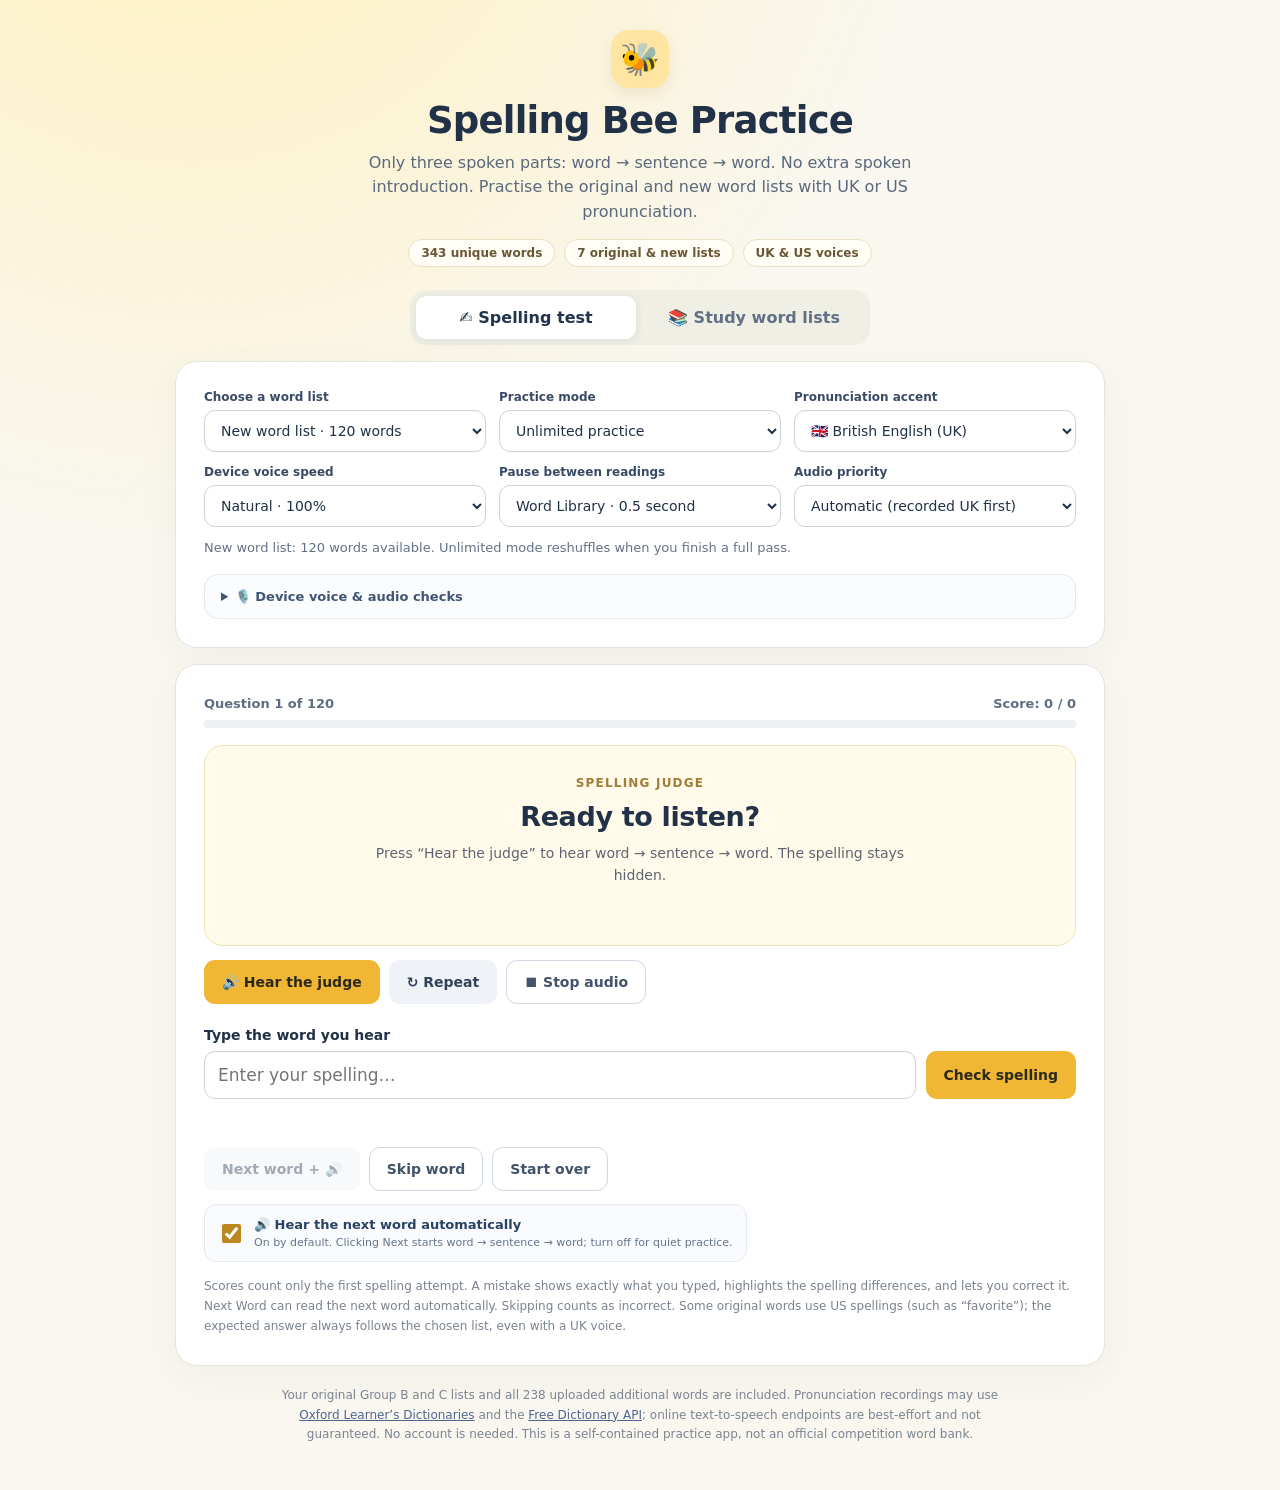
==== commit 260fd61a: "Enhance spelling feedback and mistake comparison Updated feedback messages and added mistake compari" ====
--- a/index.html
+++ b/index.html
@@ -62,6 +62,21 @@
     .feedback.bad { color: #ab3439; }
     .feedback.info { color: #415a8c; }
     .next-actions { margin-top: 13px; }
+    .auto-next-toggle { display: inline-flex; align-items: center; gap: 10px; margin-top: 13px; padding: 11px 13px; border: 1px solid #e4e9ef; background: #f9fbff; border-radius: 12px; color: #425471; font-size: 13px; cursor: pointer; line-height: 1.35; }
+    .auto-next-toggle input { width: 19px; height: 19px; accent-color: #bc8620; cursor: pointer; flex-shrink: 0; }
+    .auto-next-toggle strong { color: #294262; }
+    .auto-next-toggle small { display: block; margin-top: 2px; color: #65758a; font-size: 11px; }
+    .mistake-comparison { margin-top: 14px; }
+    .mistake-grid { display: grid; grid-template-columns: repeat(2,minmax(0,1fr)); gap: 12px; }
+    .mistake-cell { border: 1px solid #ead2d2; background: #fff7f7; border-radius: 12px; padding: 13px 15px; min-width: 0; }
+    .mistake-cell.is-correct { border-color: #bcddca; background: #f4fbf5; }
+    .mistake-cell .comparison-label { font-size: 12px; font-weight: 800; color: #a14348; margin-bottom: 7px; }
+    .mistake-cell.is-correct .comparison-label { color: #237550; }
+    .spelling-display { font: 800 clamp(19px, 3.2vw, 24px)/1.7 ui-monospace, SFMono-Regular, Consolas, monospace; white-space: pre-wrap; overflow-wrap: anywhere; letter-spacing: .025em; }
+    .typed-difference { background: #ffd7d8; box-shadow: inset 0 -3px #cb4e57; border-radius: 3px; }
+    .correct-difference { background: #c8f2d6; box-shadow: inset 0 -3px #28a263; border-radius: 3px; }
+    .difference-legend { font-size: 12px; color: #607187; line-height: 1.5; margin: 8px 0 0; }
+
     .results { margin-top: 18px; background: #f4faf6; border: 1px solid #b3dac2; border-radius: 15px; padding: 18px; }
     .results h2 { margin: 0 0 8px; font-size: 21px; }
     .results p { margin: 5px 0; line-height: 1.5; }
@@ -84,7 +99,7 @@
     .footer { max-width: 730px; margin: 20px auto 0; text-align: center; color: #7a8492; font-size: 12px; line-height: 1.65; }
     .footer a { color: #4f6590; }
     @media(max-width: 690px) { .settings { grid-template-columns: 1fr 1fr; } .field-bank { grid-column: 1/-1; } .library-grid { grid-template-columns: 1fr; } }
-    @media(max-width: 450px) { .app { width: min(100% - 20px, 930px); padding-top: 18px; } .settings { grid-template-columns: 1fr; } .field-bank { grid-column: auto; } .options-grid { grid-template-columns: 1fr; } .answer-row { flex-direction: column; } .answer-row .btn { width: 100%; } .next-actions .btn { flex: 1; } .btn { padding-left: 12px; padding-right: 12px; } }
+    @media(max-width: 450px) { .mistake-grid { grid-template-columns: 1fr; } .app { width: min(100% - 20px, 930px); padding-top: 18px; } .settings { grid-template-columns: 1fr; } .field-bank { grid-column: auto; } .options-grid { grid-template-columns: 1fr; } .answer-row { flex-direction: column; } .answer-row .btn { width: 100%; } .next-actions .btn { flex: 1; } .btn { padding-left: 12px; padding-right: 12px; } }
     @media(prefers-reduced-motion: reduce) { * { transition: none !important; scroll-behavior: auto !important; } }
   </style>
 </head>
@@ -140,7 +155,15 @@
       <div class="answer-row"><input id="answer" name="spelling" type="text" placeholder="Enter your spelling…" spellcheck="false" autocomplete="off" autocapitalize="off" autocorrect="off" required aria-describedby="feedback"><button class="btn btn-primary" id="check" type="submit">Check spelling</button></div>
     </form>
     <div class="feedback" id="feedback" role="status" aria-live="polite"></div>
-    <div class="actions next-actions"><button class="btn btn-secondary" id="next" type="button" disabled>Next word →</button><button class="btn btn-outline" id="skip" type="button">Skip word</button><button class="btn btn-outline" id="restart" type="button">Start over</button></div>
+    <section id="mistakePanel" class="mistake-comparison" aria-label="Your spelling compared with the correct word" hidden>
+      <div class="mistake-grid">
+        <div class="mistake-cell"><div class="comparison-label">❌ You typed</div><div id="typedSpelling" class="spelling-display"></div></div>
+        <div class="mistake-cell is-correct"><div class="comparison-label">✅ Correct spelling</div><div id="correctSpelling" class="spelling-display"></div></div>
+      </div>
+      <p class="difference-legend">Highlighted letters show what you added, missed, or changed. Your first attempt is still counted for the score.</p>
+    </section>
+    <div class="actions next-actions"><button class="btn btn-secondary" id="next" type="button" disabled>Next word + 🔊</button><button class="btn btn-outline" id="skip" type="button">Skip word</button><button class="btn btn-outline" id="restart" type="button">Start over</button></div>
+    <label class="auto-next-toggle" for="autoNext"><input type="checkbox" id="autoNext" checked><span><strong>🔊 Hear the next word automatically</strong><small>On by default. Clicking Next starts word → sentence → word; turn off for quiet practice.</small></span></label>
     <div class="results" id="results" hidden>
       <h2>🏆 Round complete!</h2>
       <p id="resultSummary"></p>
@@ -148,7 +171,7 @@
       <ul id="missedWords" class="missed-words"></ul>
       <div class="actions"><button class="btn btn-primary" id="retryMissed" type="button">Practice missed words</button><button class="btn btn-secondary" id="newRound" type="button">New round</button></div>
     </div>
-    <p class="note">Scores count only the first spelling attempt. If you make a mistake, the correct spelling appears so you can type it again. Skipping counts as incorrect. Some original words use US spellings (such as “favorite”); the expected answer always follows the chosen list, even with a UK voice.</p>
+    <p class="note">Scores count only the first spelling attempt. A mistake shows exactly what you typed, highlights the spelling differences, and lets you correct it. Next Word can read the next word automatically. Skipping counts as incorrect. Some original words use US spellings (such as “favorite”); the expected answer always follows the chosen list, even with a UK voice.</p>
   </section>
 
   <section class="panel" id="study-view" role="tabpanel" aria-labelledby="tab-study" aria-label="Study the spelling words" style="margin-top:16px" hidden>
@@ -560,7 +583,10 @@
   $('repeat').disabled = false;
   $('skip').disabled = false;
   $('next').disabled = true;
-  $('next').textContent = 'Next word →';
+  updateNextLabel();
+  $('mistakePanel').hidden = true;
+  $('typedSpelling').replaceChildren();
+  $('correctSpelling').replaceChildren();
   $('feedback').className = 'feedback';
   $('feedback').textContent = '';
   updateScoreAndProgress();
@@ -580,6 +606,63 @@
   renderQuestion();
   if (!$('study-view').hidden) renderLibrary();
 }
+function updateNextLabel() {
+  const finalQuestion = state.order.length && state.index === state.order.length - 1;
+  $('next').textContent = finalQuestion && $('mode').value === 'simulation' && !state.isRetry
+    ? 'See results →'
+    : ($('autoNext').checked ? 'Next word + 🔊' : 'Next word →');
+}
+
+// Show which letters were wrong, omitted, or inserted, not just the correct answer.
+// Levenshtein alignment keeps the comparison meaningful for missing letters.
+function differenceFlags(typed, correct) {
+  const a = Array.from(normal(typed)), b = Array.from(normal(correct));
+  const cost = Array.from({length: a.length + 1}, () => Array(b.length + 1).fill(0));
+  for (let i = 0; i <= a.length; i++) cost[i][0] = i;
+  for (let j = 0; j <= b.length; j++) cost[0][j] = j;
+  for (let i = 1; i <= a.length; i++) {
+    for (let j = 1; j <= b.length; j++) {
+      cost[i][j] = Math.min(
+        cost[i - 1][j] + 1,
+        cost[i][j - 1] + 1,
+        cost[i - 1][j - 1] + (a[i - 1] === b[j - 1] ? 0 : 1)
+      );
+    }
+  }
+  const typedMarks = Array(a.length).fill(false), correctMarks = Array(b.length).fill(false);
+  let i = a.length, j = b.length;
+  while (i > 0 || j > 0) {
+    if (i > 0 && j > 0 && a[i - 1] === b[j - 1] && cost[i][j] === cost[i - 1][j - 1]) {
+      i--; j--;
+    } else if (i > 0 && j > 0 && cost[i][j] === cost[i - 1][j - 1] + 1) {
+      typedMarks[--i] = true;
+      correctMarks[--j] = true;
+    } else if (j > 0 && cost[i][j] === cost[i][j - 1] + 1) {
+      correctMarks[--j] = true;
+    } else {
+      typedMarks[--i] = true;
+    }
+  }
+  return {typedMarks, correctMarks};
+}
+function renderLetterMarks(id, value, flags, cssClass) {
+  const element = $(id);
+  element.replaceChildren();
+  element.setAttribute('aria-label', value);
+  for (const [index, character] of Array.from(value).entries()) {
+    const span = document.createElement('span');
+    span.textContent = character;
+    if (flags[index]) span.className = cssClass;
+    element.appendChild(span);
+  }
+}
+function showMistakeComparison(typed, correct) {
+  const {typedMarks, correctMarks} = differenceFlags(typed, correct);
+  renderLetterMarks('typedSpelling', typed, typedMarks, 'typed-difference');
+  renderLetterMarks('correctSpelling', correct, correctMarks, 'correct-difference');
+  $('mistakePanel').hidden = false;
+}
+
 function setFeedback(message, status) {
   $('feedback').className = 'feedback ' + status;
   $('feedback').textContent = message;
@@ -590,8 +673,7 @@
   if (correct) state.correct++;
   else state.misses.push({ item: current(), guess, skipped: !!skipped });
   $('next').disabled = false;
-  const last = state.index === state.order.length - 1;
-  $('next').textContent = last && $('mode').value === 'simulation' && !state.isRetry ? 'See results →' : 'Next word →';
+  updateNextLabel();
   $('skip').disabled = true;
   updateScoreAndProgress();
 }
@@ -602,7 +684,8 @@
 $('answerForm').addEventListener('submit', event => {
   event.preventDefault();
   if (state.finished || (state.checked && !state.correcting)) return;
-  const guess = normal($('answer').value);
+  const typed = $('answer').value.trim();
+  const guess = normal(typed);
   if (!guess) return;
   stopAll();
   const word = normal(current().word);
@@ -614,13 +697,13 @@
       $('check').disabled = true;
       $('hint').textContent = 'Great correction. Continue with the next word.';
     } else {
-      setFeedback('❌ Try copying the correct spelling shown above.', 'bad');
+      setFeedback(`❌ Your latest correction was “${typed}”. Try again using the correct spelling shown above.`, 'bad');
       $('answer').focus(); $('answer').select();
     }
     return;
   }
   const correct = guess === word;
-  recordFirstTry(correct, guess, false);
+  recordFirstTry(correct, typed, false);
   if (correct) {
     $('spoken').textContent = 'Answer submitted';
     $('hint').textContent = `Correct word: ${current().word}`;
@@ -630,7 +713,8 @@
   } else {
     state.correcting = true;
     showAnswer();
-    setFeedback('❌ Not quite. Your first try is recorded. Type the correct spelling once to practise.', 'bad');
+    showMistakeComparison(typed, current().word);
+    setFeedback('❌ Not quite. Compare your answer with the correct spelling below, then type the correct word once to practise.', 'bad');
     $('answer').value = '';
     $('check').textContent = 'Check correction';
     $('answer').focus();
@@ -676,16 +760,19 @@
   stopAll();
   if (state.index + 1 < state.order.length) {
     state.index++;
-    renderQuestion();
   } else if ($('mode').value === 'simulation' && !state.isRetry) {
     showResults();
+    return; // Results must never trigger the next spelling audio.
   } else {
     state.order = randomized(state.pool);
     state.index = 0;
-    state.isRetry = !!state.isRetry;
-    renderQuestion();
-  }
+  }
+  renderQuestion();
+  // Keep this in the Next button's click handler for mobile autoplay permissions.
+  if ($('autoNext').checked) playSequence(current(), 'test', $('hear'));
+  else $('answer').focus({preventScroll: true});
 });
+$('autoNext').addEventListener('change', updateNextLabel);
 $('retryMissed').addEventListener('click', () => {
   if (!state.misses.length) return;
   const misses = state.misses.map(m => m.item);
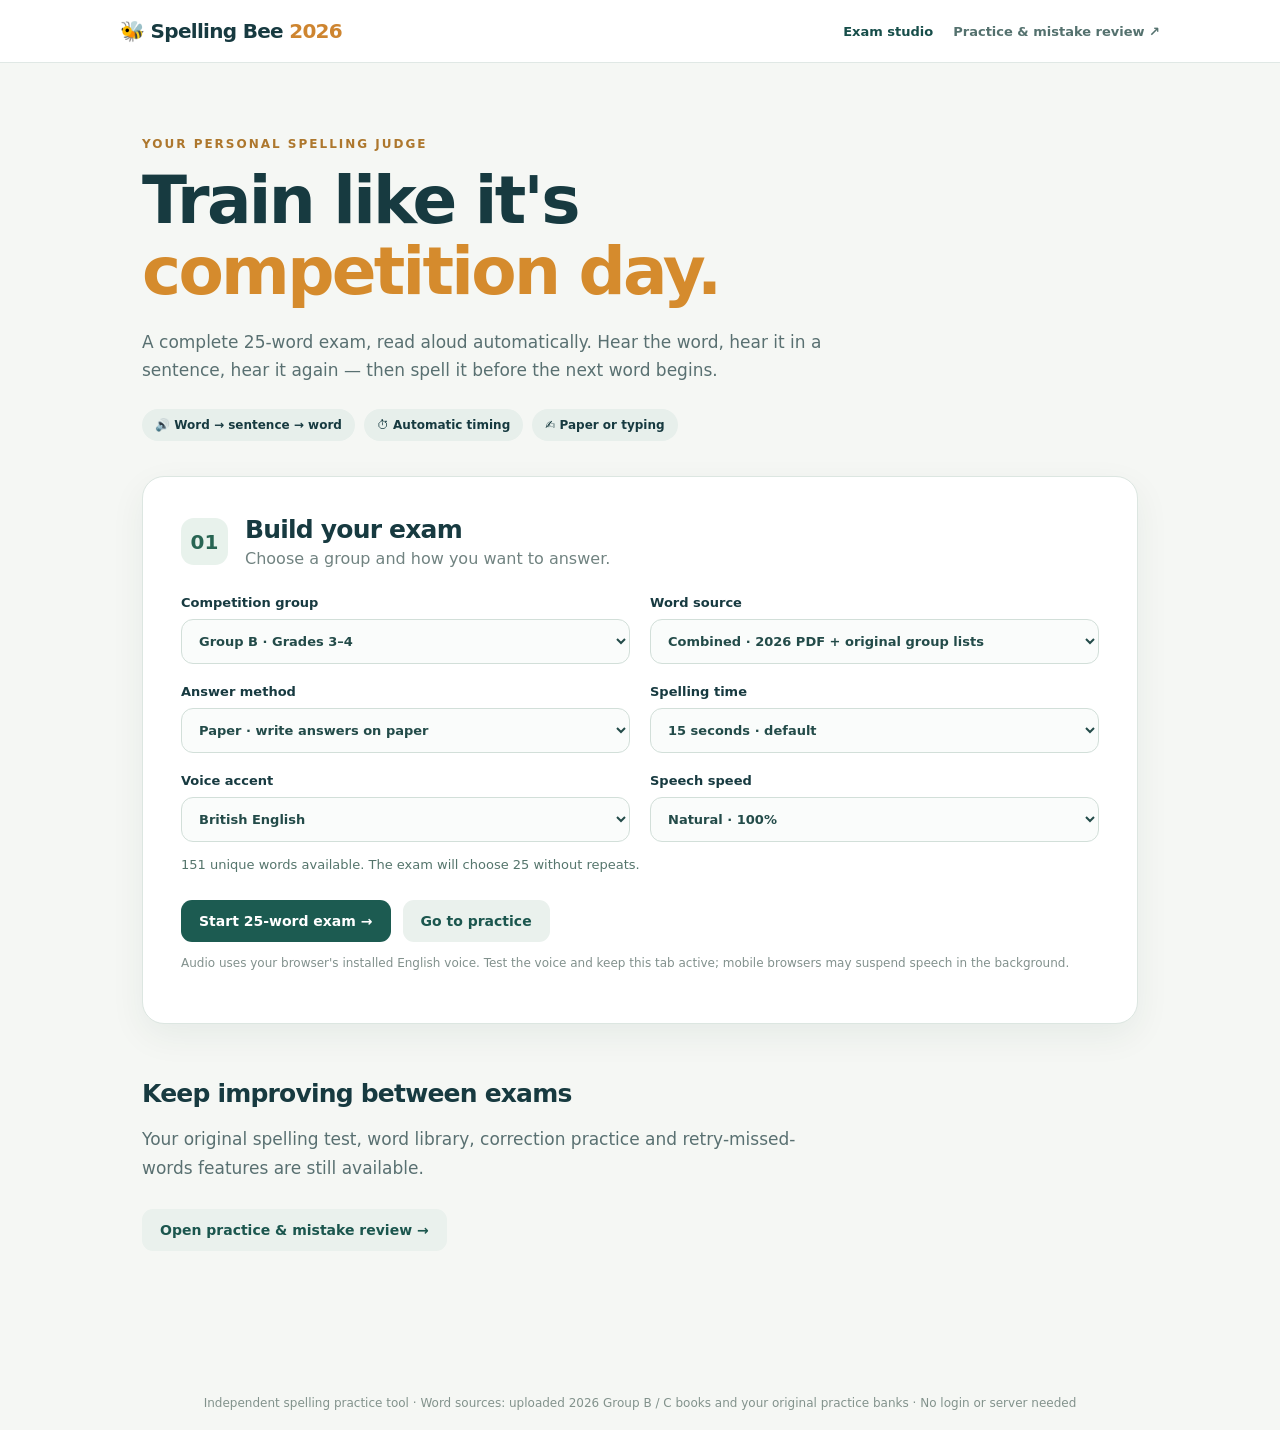
==== commit c2ff525b: "Add files via upload" ====
--- a/index.html
+++ b/index.html
@@ -1,883 +1,9 @@
-<!DOCTYPE html>
-<html lang="en">
-<head>
-  <meta charset="utf-8">
-  <meta name="viewport" content="width=device-width, initial-scale=1">
-  <meta name="color-scheme" content="light">
-  <title>Spelling Bee Practice · Updated Edition</title>
-  <style>
-    :root { font-family: system-ui, -apple-system, "Segoe UI", Roboto, sans-serif; color: #203148; background: #f9f7ef; }
-    * { box-sizing: border-box; }
-    body { margin: 0; min-height: 100vh; background: radial-gradient(circle at 15% -14%, #fff0bb 0, transparent 37%), #f9f7ef; }
-    button, input, select { font: inherit; }
-    button { cursor: pointer; transition: background-color .15s, transform .15s, border-color .15s; }
-    button:disabled { cursor: not-allowed; opacity: .45; transform: none; }
-    button:not(:disabled):active { transform: translateY(1px); }
-    :focus-visible { outline: 3px solid #326ae0; outline-offset: 3px; }
-    [hidden] { display: none !important; }
-    .app { width: min(100% - 30px, 930px); margin: 0 auto; padding: 30px 0 45px; }
-    .masthead { text-align: center; margin-bottom: 23px; }
-    .mark { display: inline-grid; place-items: center; height: 58px; width: 58px; border-radius: 18px; font-size: 32px; background: #ffe5a1; box-shadow: 0 6px 15px #8766221c; }
-    h1 { font-size: clamp(26px, 5vw, 37px); letter-spacing: -.8px; line-height: 1.15; margin: 12px 0 8px; }
-    .intro { color: #5a697c; line-height: 1.55; margin: 0 auto; max-width: 630px; }
-    .top-stats { display: flex; gap: 9px; flex-wrap: wrap; justify-content: center; margin-top: 14px; }
-    .top-stats span { padding: 6px 12px; border-radius: 999px; border: 1px solid #eadfbf; background: #fffdf5; color: #6a5735; font-size: 12px; font-weight: 650; }
-    .tabs { display: flex; gap: 8px; background: #f0efe6; border-radius: 15px; padding: 6px; margin: 0 auto 16px; max-width: 460px; }
-    .tab { flex: 1; border-radius: 11px; border: 0; background: transparent; padding: 12px 13px; color: #617084; font-weight: 760; }
-    .tab.active { color: #23344d; background: white; box-shadow: 0 2px 8px #343e5019; }
-    .panel { background: white; border: 1px solid #e4e4dc; border-radius: 22px; box-shadow: 0 12px 40px #35415f0b; padding: clamp(16px, 4vw, 28px); }
-    .settings { display: grid; gap: 13px; grid-template-columns: repeat(3,minmax(0,1fr)); }
-    .field { min-width: 0; }
-    .field label { display: block; margin-bottom: 6px; font-size: 12px; font-weight: 780; color: #394a64; }
-    select, input[type="text"], input[type="search"] { width: 100%; min-width: 0; background: white; border: 1px solid #cbd3dd; border-radius: 11px; color: #203148; padding: 11px 12px; font-size: 14px; }
-    select:focus, input:focus { border-color: #d09a21; }
-    .subtle { color: #657187; font-size: 13px; line-height: 1.55; }
-    .setting-note { margin: 11px 0 0; }
-    .audio-options { margin-top: 16px; padding: 14px 16px; border: 1px solid #e4e9ef; border-radius: 14px; background: #fafcfe; }
-    .audio-options summary { font-size: 13px; cursor: pointer; font-weight: 780; color: #415572; }
-    .options-grid { display: grid; grid-template-columns: 1fr 1fr; gap: 12px; margin-top: 14px; }
-    .audio-help { font-size: 12px; color: #69778d; line-height: 1.55; margin: 11px 0 0; }
-    .rule { height: 1px; background: #eaece9; margin: 21px 0; }
-    .round-meta { display: flex; gap: 10px; justify-content: space-between; flex-wrap: wrap; color: #5d6d82; font-weight: 760; font-size: 13px; margin: 3px 0 9px; }
-    .meter { height: 8px; border-radius: 999px; background: #edf1f2; overflow: hidden; }
-    .meter > div { height: 100%; width: 0; background: linear-gradient(90deg,#e5a62d,#f7cc61); transition: width .2s; }
-    .judge { background: #fffae9; border: 1px solid #f1e4b9; border-radius: 19px; min-height: 201px; text-align: center; display: flex; flex-direction: column; justify-content: center; align-items: center; gap: 11px; padding: 23px 18px; margin-top: 17px; }
-    .judge-label { font-size: 12px; text-transform: uppercase; font-weight: 800; letter-spacing: .1em; color: #a17d35; }
-    .judge-message { font-size: clamp(21px, 4vw, 27px); font-weight: 790; letter-spacing: -.35px; overflow-wrap: anywhere; }
-    .judge-hint { font-size: 14px; color: #5f6471; line-height: 1.55; max-width: 560px; }
-    .speak-status { color: #7e6c40; font-size: 12px; min-height: 17px; }
-    .actions { display: flex; flex-wrap: wrap; gap: 9px; margin-top: 14px; align-items: center; }
-    .btn { border: 1px solid transparent; border-radius: 11px; padding: 12px 17px; font-size: 14px; font-weight: 760; min-height: 44px; }
-    .btn-primary { background: #f1b633; color: #2a291c; }
-    .btn-primary:hover:not(:disabled) { background: #e2a529; }
-    .btn-secondary { background: #eff2f7; color: #314258; }
-    .btn-secondary:hover:not(:disabled) { background: #e3e9f2; }
-    .btn-outline { border-color: #cfd7e2; color: #43536a; background: white; }
-    .btn-outline:hover:not(:disabled) { background: #f8fbff; }
-    .answer-label { display: block; margin: 23px 0 8px; font-size: 14px; font-weight: 790; }
-    .answer-row { display: flex; gap: 10px; }
-    .answer-row input { flex: 1; font-size: 17px; padding: 13px; }
-    .feedback { font-size: 14px; min-height: 22px; margin-top: 13px; font-weight: 720; line-height: 1.55; }
-    .feedback.good { color: #147348; }
-    .feedback.bad { color: #ab3439; }
-    .feedback.info { color: #415a8c; }
-    .next-actions { margin-top: 13px; }
-    .auto-next-toggle { display: inline-flex; align-items: center; gap: 10px; margin-top: 13px; padding: 11px 13px; border: 1px solid #e4e9ef; background: #f9fbff; border-radius: 12px; color: #425471; font-size: 13px; cursor: pointer; line-height: 1.35; }
-    .auto-next-toggle input { width: 19px; height: 19px; accent-color: #bc8620; cursor: pointer; flex-shrink: 0; }
-    .auto-next-toggle strong { color: #294262; }
-    .auto-next-toggle small { display: block; margin-top: 2px; color: #65758a; font-size: 11px; }
-    .mistake-comparison { margin-top: 14px; }
-    .mistake-grid { display: grid; grid-template-columns: repeat(2,minmax(0,1fr)); gap: 12px; }
-    .mistake-cell { border: 1px solid #ead2d2; background: #fff7f7; border-radius: 12px; padding: 13px 15px; min-width: 0; }
-    .mistake-cell.is-correct { border-color: #bcddca; background: #f4fbf5; }
-    .mistake-cell .comparison-label { font-size: 12px; font-weight: 800; color: #a14348; margin-bottom: 7px; }
-    .mistake-cell.is-correct .comparison-label { color: #237550; }
-    .spelling-display { font: 800 clamp(19px, 3.2vw, 24px)/1.7 ui-monospace, SFMono-Regular, Consolas, monospace; white-space: pre-wrap; overflow-wrap: anywhere; letter-spacing: .025em; }
-    .typed-difference { background: #ffd7d8; box-shadow: inset 0 -3px #cb4e57; border-radius: 3px; }
-    .correct-difference { background: #c8f2d6; box-shadow: inset 0 -3px #28a263; border-radius: 3px; }
-    .difference-legend { font-size: 12px; color: #607187; line-height: 1.5; margin: 8px 0 0; }
-
-    .results { margin-top: 18px; background: #f4faf6; border: 1px solid #b3dac2; border-radius: 15px; padding: 18px; }
-    .results h2 { margin: 0 0 8px; font-size: 21px; }
-    .results p { margin: 5px 0; line-height: 1.5; }
-    .missed-words { margin: 12px 0; padding-left: 21px; line-height: 1.7; }
-    .note { margin: 15px 0 0; color: #7a8290; font-size: 12px; line-height: 1.65; }
-    .library-header { display: flex; gap: 12px; flex-wrap: wrap; align-items: center; justify-content: space-between; }
-    .library-header h2 { font-size: 20px; margin: 0; }
-    .library-search { margin: 14px 0; }
-    .library-search input { padding: 13px; }
-    .library-grid { display: grid; grid-template-columns: repeat(2,minmax(0,1fr)); gap: 12px; }
-    .word-card { background: #fbfcff; border: 1px solid #e0e6ee; border-radius: 13px; padding: 15px; min-width: 0; }
-    .word-top { display: flex; align-items: center; gap: 12px; justify-content: space-between; }
-    .word-top strong { font-size: 18px; overflow-wrap: anywhere; }
-    .word-top button { background: #eaf1ff; border: 1px solid #d6e2fa; border-radius: 10px; color: #254b83; padding: 8px 11px; font-weight: 760; font-size: 12px; white-space: nowrap; }
-    .word-top button:hover { background: #dce9ff; }
-    .word-sentence { margin-top: 9px; font-size: 13px; color: #52637a; line-height: 1.55; }
-    .word-origin { margin-top: 10px; font-size: 11px; color: #8791a0; }
-    .library-status { margin-top: 12px; color: #65758a; font-size: 13px; }
-    .show-more { margin-top: 15px; }
-    .footer { max-width: 730px; margin: 20px auto 0; text-align: center; color: #7a8492; font-size: 12px; line-height: 1.65; }
-    .footer a { color: #4f6590; }
-    @media(max-width: 690px) { .settings { grid-template-columns: 1fr 1fr; } .field-bank { grid-column: 1/-1; } .library-grid { grid-template-columns: 1fr; } }
-    @media(max-width: 450px) { .mistake-grid { grid-template-columns: 1fr; } .app { width: min(100% - 20px, 930px); padding-top: 18px; } .settings { grid-template-columns: 1fr; } .field-bank { grid-column: auto; } .options-grid { grid-template-columns: 1fr; } .answer-row { flex-direction: column; } .answer-row .btn { width: 100%; } .next-actions .btn { flex: 1; } .btn { padding-left: 12px; padding-right: 12px; } }
-    @media(prefers-reduced-motion: reduce) { * { transition: none !important; scroll-behavior: auto !important; } }
-  </style>
-</head>
-<body>
-<main class="app">
-  <header class="masthead">
-    <div class="mark" aria-hidden="true">🐝</div>
-    <h1>Spelling Bee Practice</h1>
-    <p class="intro">Only three spoken parts: word → sentence → word. No extra spoken introduction. Practise the original and new word lists with UK or US pronunciation.</p>
-    <div class="top-stats"><span>343 unique words</span><span>7 original &amp; new lists</span><span>UK &amp; US voices</span></div>
-  </header>
-
-  <nav class="tabs" role="tablist" aria-label="Practice or study">
-    <button class="tab active" role="tab" id="tab-test" type="button" aria-selected="true" aria-controls="test-view">✍️ Spelling test</button>
-    <button class="tab" role="tab" id="tab-study" type="button" aria-selected="false" aria-controls="study-view">📚 Study word lists</button>
-  </nav>
-
-  <section class="panel" aria-label="Spelling Bee settings">
-    <div class="settings">
-      <div class="field field-bank"><label for="bank">Choose a word list</label><select id="bank"></select></div>
-      <div class="field"><label for="mode">Practice mode</label><select id="mode"><option value="practice">Unlimited practice</option><option value="simulation">Competition · up to 25 words</option></select></div>
-      <div class="field"><label for="accent">Pronunciation accent</label><select id="accent"><option value="en-GB">🇬🇧 British English (UK)</option><option value="en-US">🇺🇸 American English (US)</option></select></div>
-      <div class="field"><label for="speed">Device voice speed</label><select id="speed"><option value="0.7">Slow · 70%</option><option value="0.85">Practice · 85%</option><option value="1" selected>Natural · 100%</option><option value="1.1">Fast · 110%</option></select></div>
-      <div class="field"><label for="pause">Pause between readings</label><select id="pause"><option value="500" selected>Word Library · 0.5 second</option><option value="1000">1 second</option><option value="2000">2 seconds</option><option value="3000">3 seconds</option><option value="4000">4 seconds</option></select></div>
-      <div class="field"><label for="audioPref">Audio priority</label><select id="audioPref"><option value="auto">Automatic (recorded UK first)</option><option value="online">Online UK speech first</option><option value="device">Device voice only · offline</option></select></div>
-    </div>
-    <p class="subtle setting-note" id="listNote"></p>
-    <details class="audio-options">
-      <summary>🎙️ Device voice &amp; audio checks</summary>
-      <div class="options-grid">
-        <div class="field"><label for="voiceStyle">Preferred device voice</label><select id="voiceStyle"><option value="male">Male when available</option><option value="female">Female when available</option><option value="any">Best available</option></select></div>
-        <div class="field"><label for="specificVoice">Actual voice on this device</label><select id="specificVoice"><option value="auto">Choose automatically</option></select></div>
-      </div>
-      <p class="audio-help" id="voiceInfo">Checking available voices…</p>
-      <div class="actions"><button class="btn btn-outline" id="testDevice" type="button">🔊 Test device voice</button><button class="btn btn-outline" id="testOxford" type="button">Test Oxford UK</button><button class="btn btn-outline" id="testGoogle" type="button">Test Google UK</button><button class="btn btn-outline" id="testStream" type="button">Test StreamElements UK</button><button class="btn btn-secondary" id="resetAudio" type="button">Retry audio providers</button></div>
-      <p class="audio-help" id="diagnostic" role="status"></p>
-      <p class="audio-help">UK recordings and online speech need internet access and may be blocked by your browser or provider. The app falls back to its installed device voice. When US is selected, only the device voice is used to keep the accent consistent. Recorded Oxford and online clips play at their original speed for clearer pronunciation. Device voice speed affects only the built-in text-to-speech voice. If a word sounds unusual, read the audio source displayed under the judge after playback.</p>
-    </details>
-  </section>
-
-  <section class="panel" id="test-view" role="tabpanel" aria-labelledby="tab-test" aria-label="Spelling test" style="margin-top:16px">
-    <div class="round-meta"><span id="question">Question 1</span><span id="score">Score: 0 / 0</span></div>
-    <div class="meter" role="progressbar" aria-label="Round progress" aria-valuemin="0" aria-valuemax="100" aria-valuenow="0" id="progressBar"><div id="progressFill"></div></div>
-    <div class="judge" aria-live="polite">
-      <div class="judge-label">Spelling judge</div>
-      <div class="judge-message" id="spoken">Ready to listen?</div>
-      <div class="judge-hint" id="hint">Press “Hear the judge” to hear word → sentence → word. The spelling stays hidden.</div>
-      <div class="speak-status" id="audioStatus" role="status"></div>
-    </div>
-    <div class="actions"><button class="btn btn-primary" id="hear" type="button">🔊 Hear the judge</button><button class="btn btn-secondary" id="repeat" type="button">↻ Repeat</button><button class="btn btn-outline" id="stop" type="button">⏹ Stop audio</button></div>
-    <form id="answerForm" autocomplete="off">
-      <label class="answer-label" for="answer">Type the word you hear</label>
-      <div class="answer-row"><input id="answer" name="spelling" type="text" placeholder="Enter your spelling…" spellcheck="false" autocomplete="off" autocapitalize="off" autocorrect="off" required aria-describedby="feedback"><button class="btn btn-primary" id="check" type="submit">Check spelling</button></div>
-    </form>
-    <div class="feedback" id="feedback" role="status" aria-live="polite"></div>
-    <section id="mistakePanel" class="mistake-comparison" aria-label="Your spelling compared with the correct word" hidden>
-      <div class="mistake-grid">
-        <div class="mistake-cell"><div class="comparison-label">❌ You typed</div><div id="typedSpelling" class="spelling-display"></div></div>
-        <div class="mistake-cell is-correct"><div class="comparison-label">✅ Correct spelling</div><div id="correctSpelling" class="spelling-display"></div></div>
-      </div>
-      <p class="difference-legend">Highlighted letters show what you added, missed, or changed. Your first attempt is still counted for the score.</p>
-    </section>
-    <div class="actions next-actions"><button class="btn btn-secondary" id="next" type="button" disabled>Next word + 🔊</button><button class="btn btn-outline" id="skip" type="button">Skip word</button><button class="btn btn-outline" id="restart" type="button">Start over</button></div>
-    <label class="auto-next-toggle" for="autoNext"><input type="checkbox" id="autoNext" checked><span><strong>🔊 Hear the next word automatically</strong><small>On by default. Clicking Next starts word → sentence → word; turn off for quiet practice.</small></span></label>
-    <div class="results" id="results" hidden>
-      <h2>🏆 Round complete!</h2>
-      <p id="resultSummary"></p>
-      <p id="resultExplanation" class="subtle"></p>
-      <ul id="missedWords" class="missed-words"></ul>
-      <div class="actions"><button class="btn btn-primary" id="retryMissed" type="button">Practice missed words</button><button class="btn btn-secondary" id="newRound" type="button">New round</button></div>
-    </div>
-    <p class="note">Scores count only the first spelling attempt. A mistake shows exactly what you typed, highlights the spelling differences, and lets you correct it. Next Word can read the next word automatically. Skipping counts as incorrect. Some original words use US spellings (such as “favorite”); the expected answer always follows the chosen list, even with a UK voice.</p>
-  </section>
-
-  <section class="panel" id="study-view" role="tabpanel" aria-labelledby="tab-study" aria-label="Study the spelling words" style="margin-top:16px" hidden>
-    <div class="library-header"><h2>📚 Word library</h2><span class="subtle" id="libraryCount"></span></div>
-    <p class="subtle" style="margin:10px 0 0">Tap Listen to hear only word → sentence → word, just like the spelling judge. Words and sentences are visible here for studying; switch to “Spelling test” for hidden-answer practice.</p>
-    <div class="library-search"><label class="field" for="search" style="display:block;font-size:12px;font-weight:760;margin-bottom:7px">Find a word or sentence</label><input type="search" id="search" placeholder="Search this word list…" autocomplete="off"></div>
-    <div class="library-grid" id="libraryGrid"></div>
-    <p class="library-status" id="libraryStatus" role="status"></p>
-    <button class="btn btn-secondary show-more" id="showMore" type="button" hidden>Show more words</button>
-  </section>
-
-  <footer class="footer">Your original Group B and C lists and all 238 uploaded additional words are included. Pronunciation recordings may use <a href="https://www.oxfordlearnersdictionaries.com/" target="_blank" rel="noopener noreferrer">Oxford Learner’s Dictionaries</a> and the <a href="https://dictionaryapi.dev/" target="_blank" rel="noopener noreferrer">Free Dictionary API</a>; online text-to-speech endpoints are best-effort and not guaranteed. No account is needed. This is a self-contained practice app, not an official competition word bank.</footer>
-</main>
-<script>
-"use strict";
-const RAW_BANKS = {"new120":[{"word":"platform","sentence":"The train will leave from platform three.","origin":"New 120-word list"},{"word":"salmon","sentence":"A bear waits patiently to catch salmon swimming up river.","origin":"New 120-word list"},{"word":"property","sentence":"The sign on the gate says private property.","origin":"New 120-word list"},{"word":"fraction","sentence":"You can buy it online for a fraction of the cost.","origin":"New 120-word list"},{"word":"citizen","sentence":"He is an American citizen but his parents are both Mexican.","origin":"New 120-word list"},{"word":"reproduce","sentence":"The printer can reproduce the image clearly.","origin":"New 120-word list"},{"word":"replace","sentence":"It's not broken. Just replace the batteries.","origin":"New 120-word list"},{"word":"childish","sentence":"Stop being childish; act your age.","origin":"New 120-word list"},{"word":"scandal","sentence":"The newspaper released details of the scandal.","origin":"New 120-word list"},{"word":"grateful","sentence":"He was grateful for all of the support.","origin":"New 120-word list"},{"word":"orphan","sentence":"An orphan is someone with no parents.","origin":"New 120-word list"},{"word":"average","sentence":"An average person sleeps for about eight hours.","origin":"New 120-word list"},{"word":"chief","sentence":"The police chief is the highest ranking police officer in the city.","origin":"New 120-word list"},{"word":"iron","sentence":"It's important to iron your clothes after washing them.","origin":"New 120-word list"},{"word":"amnesia","sentence":"I must have amnesia, I don't remember anything!","origin":"New 120-word list"},{"word":"wacky","sentence":"I wasn't expecting her wacky behaviour.","origin":"New 120-word list"},{"word":"calcium","sentence":"Eating yogurt every day gives your body the calcium it needs.","origin":"New 120-word list"},{"word":"felon","sentence":"A felon is someone convicted of a serious crime.","origin":"New 120-word list"},{"word":"experiment","sentence":"The scientist conducted an experiment to test his theory.","origin":"New 120-word list"},{"word":"quickest","sentence":"He won the race because he was the quickest.","origin":"New 120-word list"},{"word":"dictionary","sentence":"You can't use a dictionary during the spelling bee.","origin":"New 120-word list"},{"word":"collarbone","sentence":"When you break your collarbone it is very painful.","origin":"New 120-word list"},{"word":"simplify","sentence":"The teacher used a picture to simplify his explanation.","origin":"New 120-word list"},{"word":"puncture","sentence":"She had to change her bicycle tire after she had a puncture.","origin":"New 120-word list"},{"word":"handwriting","sentence":"I try to type because I have terrible handwriting.","origin":"New 120-word list"},{"word":"luxury","sentence":"We stayed in a five-star luxury hotel.","origin":"New 120-word list"},{"word":"refuse","sentence":"I'll refuse to speak to him again until he says sorry.","origin":"New 120-word list"},{"word":"report","sentence":"I watched a news report on TV.","origin":"New 120-word list"},{"word":"meteor","sentence":"We saw a meteor in the sky.","origin":"New 120-word list"},{"word":"thief","sentence":"A thief belongs in prison.","origin":"New 120-word list"},{"word":"policeman","sentence":"The policeman ran after the bag-snatcher.","origin":"New 120-word list"},{"word":"rotate","sentence":"The manager said she will rotate the players so everyone gets a game.","origin":"New 120-word list"},{"word":"proper","sentence":"What is the proper way to say this in Spanish?","origin":"New 120-word list"},{"word":"absent","sentence":"The class was cancelled because the teacher was absent.","origin":"New 120-word list"},{"word":"mosquito","sentence":"My mosquito bite is really itchy.","origin":"New 120-word list"},{"word":"science","sentence":"If you want to be a doctor you need to do well in science.","origin":"New 120-word list"},{"word":"bubble","sentence":"The warm bubble bath was relaxing.","origin":"New 120-word list"},{"word":"service","sentence":"The service at the hotel was incredible.","origin":"New 120-word list"},{"word":"support","sentence":"She worked two jobs to support her family.","origin":"New 120-word list"},{"word":"cucumber","sentence":"I had tuna and cucumber sandwiches for lunch.","origin":"New 120-word list"},{"word":"country","sentence":"My ambition is to visit every country in Europe.","origin":"New 120-word list"},{"word":"fantasy","sentence":"I find fantasy novels really exciting.","origin":"New 120-word list"},{"word":"freedom","sentence":"The gladiator eventually won his freedom.","origin":"New 120-word list"},{"word":"reflect","sentence":"Sunlight can reflect off glass.","origin":"New 120-word list"},{"word":"nuclear","sentence":"Some people worry about the safety of nuclear power.","origin":"New 120-word list"},{"word":"manual","sentence":"The drone came with a very useful user manual.","origin":"New 120-word list"},{"word":"regular","sentence":"We ordered a regular sized, cheese pizza.","origin":"New 120-word list"},{"word":"decade","sentence":"A decade is a ten year period.","origin":"New 120-word list"},{"word":"conflict","sentence":"They solved their conflict through negotiations.","origin":"New 120-word list"},{"word":"comedy","sentence":"I love to watch stand up comedy.","origin":"New 120-word list"},{"word":"kidnap","sentence":"They threatened to kidnap the governor's daughter.","origin":"New 120-word list"},{"word":"customer","sentence":"They say that the customer is always right.","origin":"New 120-word list"},{"word":"record","sentence":"I have to record a short video presentation for my homework.","origin":"New 120-word list"},{"word":"ladder","sentence":"The firefighter used a ladder to reach the balcony.","origin":"New 120-word list"},{"word":"perform","sentence":"I can't wait to see the band perform live.","origin":"New 120-word list"},{"word":"crystal","sentence":"The fortune teller looked into the crystal ball.","origin":"New 120-word list"},{"word":"harvest","sentence":"Farmers harvest their crops in late summer.","origin":"New 120-word list"},{"word":"silence","sentence":"Hush. Silence please.","origin":"New 120-word list"},{"word":"wooden","sentence":"A wooden house is not as strong as brick.","origin":"New 120-word list"},{"word":"sneeze","sentence":"Cover your mouth and nose when you sneeze.","origin":"New 120-word list"},{"word":"parent","sentence":"Being a parent is a big responsibility.","origin":"New 120-word list"},{"word":"divide","sentence":"Divide the sweets between the three of you.","origin":"New 120-word list"},{"word":"feather","sentence":"I found a feather under the bird's nest.","origin":"New 120-word list"},{"word":"quilt","sentence":"A thick quilt keeps me warm in bed.","origin":"New 120-word list"},{"word":"roast","sentence":"We will have roast chicken for dinner.","origin":"New 120-word list"},{"word":"mailbox","sentence":"The mailbox was empty because the postman hadn't been.","origin":"New 120-word list"},{"word":"peaceful","sentence":"I like living in the countryside because it is peaceful.","origin":"New 120-word list"},{"word":"elbow","sentence":"I hurt my elbow when I fell.","origin":"New 120-word list"},{"word":"pickle","sentence":"I always take the pickle out of my burger.","origin":"New 120-word list"},{"word":"centipede","sentence":"The centipede crawled under the rock on its many legs.","origin":"New 120-word list"},{"word":"skinny","sentence":"The skinny tree had only a few branches.","origin":"New 120-word list"},{"word":"syrup","sentence":"Maple syrup tastes great on waffles.","origin":"New 120-word list"},{"word":"gymnast","sentence":"A gymnast has to be in very good shape.","origin":"New 120-word list"},{"word":"joke","sentence":"I didn't laugh at her joke because it wasn't funny.","origin":"New 120-word list"},{"word":"rubber","sentence":"Erasers are made of rubber.","origin":"New 120-word list"},{"word":"escape","sentence":"Our dog keeps trying to escape from the yard.","origin":"New 120-word list"},{"word":"cash","sentence":"I need some cash to pay for my lunch.","origin":"New 120-word list"},{"word":"couch","sentence":"My father likes to rest on the couch after dinner.","origin":"New 120-word list"},{"word":"chimpanzee","sentence":"A chimpanzee likes to climb trees.","origin":"New 120-word list"},{"word":"shellfish","sentence":"My cousin got very sick from eating shellfish.","origin":"New 120-word list"},{"word":"junkyard","sentence":"We went to the junkyard and got rid of our old furniture.","origin":"New 120-word list"},{"word":"toothpaste","sentence":"Some people don't like mint flavoured toothpaste.","origin":"New 120-word list"},{"word":"gorgeous","sentence":"The new princess is gorgeous.","origin":"New 120-word list"},{"word":"cherry","sentence":"Cherry pie is my favourite dessert.","origin":"New 120-word list"},{"word":"kayak","sentence":"A kayak is very difficult to steer in rough water.","origin":"New 120-word list"},{"word":"violin","sentence":"I'm learning to play the violin.","origin":"New 120-word list"},{"word":"sandpit","sentence":"We played in a sandpit at the park.","origin":"New 120-word list"},{"word":"lesson","sentence":"I have an extra math lesson after school.","origin":"New 120-word list"},{"word":"difficult","sentence":"This isn't difficult. It's quite easy.","origin":"New 120-word list"},{"word":"cheese","sentence":"The cheese was smelly because it was left out of the refrigerator.","origin":"New 120-word list"},{"word":"refund","sentence":"The T-shirt didn't fit me so I took it back to the store and got a refund.","origin":"New 120-word list"},{"word":"borrow","sentence":"I often borrow books from the library.","origin":"New 120-word list"},{"word":"umbrella","sentence":"Take your umbrella because the forecast says it will rain later.","origin":"New 120-word list"},{"word":"rubbish","sentence":"Please put your rubbish in the bin.","origin":"New 120-word list"},{"word":"spider","sentence":"A spider has eight legs.","origin":"New 120-word list"},{"word":"carbon","sentence":"We should all try to reduce our carbon footprint.","origin":"New 120-word list"},{"word":"planet","sentence":"Mercury is the closest planet to the sun.","origin":"New 120-word list"},{"word":"peanut","sentence":"I had a peanut and jelly sandwich.","origin":"New 120-word list"},{"word":"hospital","sentence":"I went to hospital when I broke my arm.","origin":"New 120-word list"},{"word":"mountain","sentence":"We reached the top of the mountain at sunrise.","origin":"New 120-word list"},{"word":"illness","sentence":"I didn't go to school because of my illness.","origin":"New 120-word list"},{"word":"castle","sentence":"A king and queen live in a castle.","origin":"New 120-word list"},{"word":"jungle","sentence":"The lion is the king of the jungle.","origin":"New 120-word list"},{"word":"dentist","sentence":"You should visit the dentist if you have toothache.","origin":"New 120-word list"},{"word":"elephant","sentence":"A baby elephant is called a calf.","origin":"New 120-word list"},{"word":"sausage","sentence":"He fed the dog a sausage.","origin":"New 120-word list"},{"word":"sandwich","sentence":"Take a sandwich in case you get hungry.","origin":"New 120-word list"},{"word":"helmet","sentence":"You must wear a helmet when you ride your bike.","origin":"New 120-word list"},{"word":"dinner","sentence":"I ate a big lunch so let's have dinner later.","origin":"New 120-word list"},{"word":"hammer","sentence":"Pass me the hammer, please. It's next to the screwdriver.","origin":"New 120-word list"},{"word":"resource","sentence":"Oil is a finite resource.","origin":"New 120-word list"},{"word":"password","sentence":"I forgot my email password.","origin":"New 120-word list"},{"word":"double","sentence":"There were double the number of people expected at the party.","origin":"New 120-word list"},{"word":"midnight","sentence":"At midnight they celebrated the new year.","origin":"New 120-word list"},{"word":"gravity","sentence":"Without Earth's gravity, we would all float away.","origin":"New 120-word list"},{"word":"kitchen","sentence":"The kitchen is next to the living room.","origin":"New 120-word list"},{"word":"chocolate","sentence":"Would you like chocolate or vanilla ice-cream?","origin":"New 120-word list"},{"word":"scratch","sentence":"Don't get close to the cat. It might scratch you.","origin":"New 120-word list"},{"word":"soldier","sentence":"The brave soldier received a medal.","origin":"New 120-word list"},{"word":"library","sentence":"I borrowed a book from the library.","origin":"New 120-word list"}],"thesaurusIntro":[{"word":"Thesaurus","sentence":"I used a thesaurus to find a synonym for the word.","origin":"Thesaurus · Section 1"},{"word":"Lights","sentence":"The stage lights turned on just before the performance began.","origin":"Thesaurus · Section 1"},{"word":"Eastern","sentence":"The sun rises in the eastern part of the sky.","origin":"Thesaurus · Section 1"},{"word":"Impressive","sentence":"The athlete gave an impressive performance and broke the school record.","origin":"Thesaurus · Section 1"},{"word":"Benefit","sentence":"Regular exercise can benefit both your physical and mental health.","origin":"Thesaurus · Section 1"},{"word":"Functional","sentence":"After the screen broke, the phone was no longer functional.","origin":"Thesaurus · Section 1"},{"word":"Redeem","sentence":"He wanted to redeem himself after making a mistake.","origin":"Thesaurus · Section 1"},{"word":"Engagement","sentence":"The couple announced their engagement to their families.","origin":"Thesaurus · Section 1"},{"word":"Whisper","sentence":"Please whisper in the library so you do not disturb the other readers.","origin":"Thesaurus · Section 1"},{"word":"Abstract","sentence":"The artist used abstract shapes and colors instead of painting real objects.","origin":"Thesaurus · Section 1"},{"word":"Profound","sentence":"The book had a profound message about kindness and how our actions affect others.","origin":"Thesaurus · Section 1"},{"word":"Occupation","sentence":"An occupation is a job or type of work that a person does.","origin":"Thesaurus · Section 1"},{"word":"Permanent","sentence":"The mark was permanent, so it could not be removed with an ordinary eraser.","origin":"Thesaurus · Section 1"},{"word":"Paragraph","sentence":"Write one paragraph explaining why you enjoyed the book.","origin":"Thesaurus · Section 1"},{"word":"Feminine","sentence":"The word feminine describes qualities associated with women or girls.","origin":"Thesaurus · Section 1"}],"thesaurusA":[{"word":"dinosaur","sentence":"I hope that some day we will be able to see a dinosaur at the zoo.","origin":"Thesaurus · Group A"},{"word":"smash","sentence":"Please don't smash anything in the house with that rock!","origin":"Thesaurus · Group A"},{"word":"bouncy","sentence":"I wanted to jump on the bed, but it wasn't very bouncy.","origin":"Thesaurus · Group A"},{"word":"author","sentence":"The author of the book was very famous.","origin":"Thesaurus · Group A"},{"word":"filthy","sentence":"Clean your room - it's filthy!","origin":"Thesaurus · Group A"},{"word":"heather","sentence":"The heather was flowering last time I visited the Scottish isles.","origin":"Thesaurus · Group A"},{"word":"ugliest","sentence":"This brown shirt is the ugliest one I own.","origin":"Thesaurus · Group A"},{"word":"icicle","sentence":"A large icicle hung from the roof all winter.","origin":"Thesaurus · Group A"},{"word":"lace","sentence":"There was a lot of lace on her fancy dress.","origin":"Thesaurus · Group A"},{"word":"prickly","sentence":"Be careful of prickly plants and animals in the desert.","origin":"Thesaurus · Group A"},{"word":"swimsuit","sentence":"I can't go swimming because I didn't bring my swimsuit.","origin":"Thesaurus · Group A"},{"word":"stomach","sentence":"My stomach hurts because I ate two gallons of ice cream for breakfast.","origin":"Thesaurus · Group A"},{"word":"scarecrow","sentence":"The farmer used a scarecrow in his fields to protect his crops.","origin":"Thesaurus · Group A"},{"word":"furniture","sentence":"All of the furniture in my house is very comfortable.","origin":"Thesaurus · Group A"},{"word":"gorilla","sentence":"The baby gorilla was very cute, but his mother looked dangerous!","origin":"Thesaurus · Group A"},{"word":"pearl","sentence":"At the bottom of the ocean I found a pearl inside an oyster.","origin":"Thesaurus · Group A"},{"word":"aquarium","sentence":"In my bedroom I have three fish in an aquarium.","origin":"Thesaurus · Group A"},{"word":"angle","sentence":"To play pool well, it's important you understand the angle of the ball.","origin":"Thesaurus · Group A"},{"word":"spotless","sentence":"I just washed my car, and it is spotless!","origin":"Thesaurus · Group A"},{"word":"harmony","sentence":"The world would be a better place if everyone could live in harmony.","origin":"Thesaurus · Group A"},{"word":"hospitable","sentence":"I visited my friend in a different country and he was very hospitable.","origin":"Thesaurus · Group A"},{"word":"porter","sentence":"The porter at the train station helped me carry my bags.","origin":"Thesaurus · Group A"},{"word":"ambulance","sentence":"If you feel very sick, you might need to call an ambulance.","origin":"Thesaurus · Group A"},{"word":"scissors","sentence":"He cut the paper with his scissors.","origin":"Thesaurus · Group A"},{"word":"quicksand","sentence":"When you're walking in the jungle, be careful of quicksand or you might get stuck!","origin":"Thesaurus · Group A"},{"word":"farmer","sentence":"The farmer drove his fruits and vegetables one hour to the market every week.","origin":"Thesaurus · Group A"},{"word":"travel","sentence":"I love to travel to new and exciting places.","origin":"Thesaurus · Group A"},{"word":"accurate","sentence":"When doing math, you must be careful to be accurate or you will get the wrong answer.","origin":"Thesaurus · Group A"},{"word":"direct","sentence":"A direct flight will take you where you want to go without stopping at a different airport.","origin":"Thesaurus · Group A"},{"word":"polite","sentence":"Please be polite when you meet new people - rudeness will get you nowhere!","origin":"Thesaurus · Group A"},{"word":"glossy","sentence":"A glossy photo looks more professional than one printed on normal paper.","origin":"Thesaurus · Group A"},{"word":"charming","sentence":"The prince was very charming, and won the love of the princess.","origin":"Thesaurus · Group A"},{"word":"muscle","sentence":"Every muscle in my body hurt after playing football all day.","origin":"Thesaurus · Group A"}],"thesaurusB":[{"word":"elegant","sentence":"She wore an elegant dress to the wedding.","origin":"Thesaurus · Group B"},{"word":"invincible","sentence":"Superman is basically invincible - except for kryptonite!","origin":"Thesaurus · Group B"},{"word":"spacious","sentence":"Even with a very large desk and several chairs, the office seemed spacious.","origin":"Thesaurus · Group B"},{"word":"seashore","sentence":"Sally sells seashells by the seashore.","origin":"Thesaurus · Group B"},{"word":"wrestle","sentence":"I'm not going to play in the basketball game, because I need to wrestle in a match.","origin":"Thesaurus · Group B"},{"word":"dreadful","sentence":"I felt absolutely dreadful when I caught the flu.","origin":"Thesaurus · Group B"},{"word":"breakable","sentence":"I learned the toy was breakable the hard way, when I dropped it.","origin":"Thesaurus · Group B"},{"word":"mature","sentence":"He seemed very mature, even though he was younger than his classmates.","origin":"Thesaurus · Group B"},{"word":"embarrass","sentence":"Hopefully Mom and Dad won't embarrass you by cheering too loudly.","origin":"Thesaurus · Group B"},{"word":"triangular","sentence":"The flag was triangular, so it only had three sides instead of four.","origin":"Thesaurus · Group B"},{"word":"chunky","sentence":"I like chunky soup, with plenty of vegetable.","origin":"Thesaurus · Group B"},{"word":"parallel","sentence":"The train tracks ran parallel to the road, never crossing each other.","origin":"Thesaurus · Group B"},{"word":"quaint","sentence":"The little village was quaint and felt like it hadn't changed in 100 years.","origin":"Thesaurus · Group B"},{"word":"cautious","sentence":"Be cautious when you cross the street - drivers can be crazy!","origin":"Thesaurus · Group B"},{"word":"injure","sentence":"Try not to injure yourself when you play sports, or you'll have to sit out for a while.","origin":"Thesaurus · Group B"},{"word":"courageous","sentence":"The soldier was courageous in battle, and was given a medal for it.","origin":"Thesaurus · Group B"},{"word":"hysterical","sentence":"She was so upset, she was practically hysterical. We couldn't calm her down!","origin":"Thesaurus · Group B"},{"word":"superficial","sentence":"Don't be superficial and judge people on appearances.","origin":"Thesaurus · Group B"},{"word":"deranged","sentence":"The man who stole my wallet was clearly deranged.","origin":"Thesaurus · Group B"},{"word":"glamorous","sentence":"The movie stars all looked glamorous on the red carpet.","origin":"Thesaurus · Group B"},{"word":"boundless","sentence":"When I decided to leave my hometown, I felt the possibilities were boundless.","origin":"Thesaurus · Group B"},{"word":"vague","sentence":"I didn't understand what he meant as his statement had been very vague.","origin":"Thesaurus · Group B"},{"word":"fascinated","sentence":"I'm fascinated by how machines work.","origin":"Thesaurus · Group B"},{"word":"machinery","sentence":"The heavy machinery in the factory had to be replaced once it got rusty.","origin":"Thesaurus · Group B"},{"word":"euphoria","sentence":"I felt a sense of euphoria as I finally got to the top of the mountain.","origin":"Thesaurus · Group B"},{"word":"quiche","sentence":"I've run out of eggs, so I won't be able to bake a quiche today.","origin":"Thesaurus · Group B"},{"word":"doubtful","sentence":"It's doubtful that my team can win the match now that they've conceded two goals.","origin":"Thesaurus · Group B"},{"word":"placid","sentence":"The lake was placid, with no waves or any movement at all.","origin":"Thesaurus · Group B"},{"word":"bruise","sentence":"You'll have a big bruise on your leg where you fell down.","origin":"Thesaurus · Group B"},{"word":"adorable","sentence":"The puppies were just adorable, but soon they would be huge, dangerous dogs.","origin":"Thesaurus · Group B"},{"word":"delightful","sentence":"The weather has been delightful - sunny with a light breeze every day this week!","origin":"Thesaurus · Group B"},{"word":"blizzard","sentence":"Make sure you have enough food at home when the blizzard comes, or you might go hungry.","origin":"Thesaurus · Group B"},{"word":"bizarre","sentence":"I had a bizarre dream last night - it didn't make any sense!","origin":"Thesaurus · Group B"},{"word":"scrawny","sentence":"Even though he tried to exercise every day to get big and strong, he still looked scrawny.","origin":"Thesaurus · Group B"},{"word":"screech","sentence":"The animal let out a loud screech, which you could hear a mile away.","origin":"Thesaurus · Group B"}],"thesaurusC":[{"word":"belligerent","sentence":"He is a belligerent old man. Everyone feels threatened by him.","origin":"Thesaurus · Group C"},{"word":"juvenile","sentence":"The juvenile bird followed its parent across the grass.","origin":"Thesaurus · Group C"},{"word":"circular","sentence":"A frisbee is circular in shape.","origin":"Thesaurus · Group C"},{"word":"victorious","sentence":"They were victorious in battle.","origin":"Thesaurus · Group C"},{"word":"tightfisted","sentence":"He never likes to spend money. He is tightfisted.","origin":"Thesaurus · Group C"},{"word":"discreet","sentence":"Please be discreet with this information. Don't share it with anyone else.","origin":"Thesaurus · Group C"},{"word":"appropriateness","sentence":"I am not sure of the appropriateness of some of these sentences.","origin":"Thesaurus · Group C"},{"word":"eradicate","sentence":"We need to eradicate all types of racism.","origin":"Thesaurus · Group C"},{"word":"dissimilar","sentence":"They don't look totally dissimilar but you could still tell the difference.","origin":"Thesaurus · Group C"},{"word":"schmuck","sentence":"A schmuck is a contemptible or foolish person.","origin":"Thesaurus · Group C"},{"word":"mistletoe","sentence":"In some countries it is tradition to hang mistletoe at Christmas time.","origin":"Thesaurus · Group C"},{"word":"Rottweiler","sentence":"I don't want a big dog like a Rottweiler. I would prefer a poodle.","origin":"Thesaurus · Group C"},{"word":"alluring","sentence":"The ice-cream shop was very alluring on such a hot day.","origin":"Thesaurus · Group C"},{"word":"accommodation","sentence":"A house, apartment or boarding house are options for accommodation.","origin":"Thesaurus · Group C"},{"word":"incandescent","sentence":"The incandescent lightbulb was invented in the nineteenth century.","origin":"Thesaurus · Group C"},{"word":"lackadaisical","sentence":"The players' lackadaisical approach meant that they lost 5-0. They should try harder next game.","origin":"Thesaurus · Group C"},{"word":"bureaucracy","sentence":"The problem of bureaucracy is that decision making takes time.","origin":"Thesaurus · Group C"},{"word":"condemned","sentence":"His lack of education condemned him to a life of manual labour.","origin":"Thesaurus · Group C"},{"word":"beige","sentence":"The brown carpet is too dark. I would prefer it in beige.","origin":"Thesaurus · Group C"},{"word":"mistaken","sentence":"It was a case of mistaken identity. They arrested the wrong person.","origin":"Thesaurus · Group C"},{"word":"whimsical","sentence":"He has a whimsical sense of humour.","origin":"Thesaurus · Group C"},{"word":"materialistic","sentence":"She always wants to show off by having the most up-to-date gadgets. She's so materialistic.","origin":"Thesaurus · Group C"},{"word":"noxious","sentence":"Miners need to be careful of noxious gasses while they are underground.","origin":"Thesaurus · Group C"},{"word":"conviction","sentence":"The prosecutor is hoping for a conviction.","origin":"Thesaurus · Group C"},{"word":"acquitted","sentence":"She was acquitted of the charges after new evidence was found.","origin":"Thesaurus · Group C"},{"word":"ambidextrous","sentence":"He was ambidextrous since birth, but tended to use his right hand when writing.","origin":"Thesaurus · Group C"},{"word":"synonymous","sentence":"His name was synonymous with wealth - everyone knew he had money.","origin":"Thesaurus · Group C"},{"word":"biased","sentence":"My musical tastes are biased towards older, classic artists.","origin":"Thesaurus · Group C"},{"word":"opaque","sentence":"The windows had become opaque with soot, and my view of the river was now completely obscured.","origin":"Thesaurus · Group C"},{"word":"destination","sentence":"It is often said that the journey is more important than the destination.","origin":"Thesaurus · Group C"},{"word":"adjustment","sentence":"I made an adjustment to my stance, and now I can hit the ball much farther.","origin":"Thesaurus · Group C"},{"word":"expensive","sentence":"I never go to expensive restaurants, as I prefer to save my money.","origin":"Thesaurus · Group C"},{"word":"stethoscope","sentence":"The doctor's stethoscope was always around his neck, except on that fateful day, the one time he truly needed it.","origin":"Thesaurus · Group C"},{"word":"scandalous","sentence":"The news about my favorite movie star was simply scandalous! I can't believe she would do that!","origin":"Thesaurus · Group C"},{"word":"ambience","sentence":"The relaxed ambience of the restaurant made everyone feel very comfortable.","origin":"Thesaurus · Group C"}],"originalB":[{"word":"rainbow","sentence":"After the rain, we can see a rainbow.","origin":"Original · Group B (Grades 3–4)"},{"word":"library","sentence":"We borrowed a storybook from the library.","origin":"Original · Group B (Grades 3–4)"},{"word":"scientist","sentence":"The scientist studied the plants.","origin":"Original · Group B (Grades 3–4)"},{"word":"elephant","sentence":"The elephant walked slowly through the grass.","origin":"Original · Group B (Grades 3–4)"},{"word":"beautiful","sentence":"The garden looks beautiful in spring.","origin":"Original · Group B (Grades 3–4)"},{"word":"mountain","sentence":"We could see a mountain in the distance.","origin":"Original · Group B (Grades 3–4)"},{"word":"chocolate","sentence":"She shared a piece of chocolate with her brother.","origin":"Original · Group B (Grades 3–4)"},{"word":"butterfly","sentence":"A butterfly landed on the flower.","origin":"Original · Group B (Grades 3–4)"},{"word":"calendar","sentence":"I wrote the date on my calendar.","origin":"Original · Group B (Grades 3–4)"},{"word":"umbrella","sentence":"Take an umbrella because it might rain.","origin":"Original · Group B (Grades 3–4)"},{"word":"adventure","sentence":"Our camping trip was a wonderful adventure.","origin":"Original · Group B (Grades 3–4)"},{"word":"dinosaur","sentence":"The dinosaur had a very long tail.","origin":"Original · Group B (Grades 3–4)"},{"word":"hospital","sentence":"The doctor works at the hospital.","origin":"Original · Group B (Grades 3–4)"},{"word":"vegetable","sentence":"A carrot is a vegetable.","origin":"Original · Group B (Grades 3–4)"},{"word":"temperature","sentence":"The temperature dropped at night.","origin":"Original · Group B (Grades 3–4)"},{"word":"favorite","sentence":"Blue is my favorite color.","origin":"Original · Group B (Grades 3–4)"},{"word":"neighbor","sentence":"Our neighbor has a friendly dog.","origin":"Original · Group B (Grades 3–4)"},{"word":"surprise","sentence":"The gift was a lovely surprise.","origin":"Original · Group B (Grades 3–4)"},{"word":"tomorrow","sentence":"We will visit our grandparents tomorrow.","origin":"Original · Group B (Grades 3–4)"},{"word":"different","sentence":"The two pictures look different.","origin":"Original · Group B (Grades 3–4)"},{"word":"journey","sentence":"Our journey began early in the morning.","origin":"Original · Group B (Grades 3–4)"},{"word":"careful","sentence":"Please be careful on the wet floor.","origin":"Original · Group B (Grades 3–4)"},{"word":"breakfast","sentence":"I ate eggs and toast for breakfast.","origin":"Original · Group B (Grades 3–4)"},{"word":"wonderful","sentence":"We had a wonderful time at the park.","origin":"Original · Group B (Grades 3–4)"},{"word":"pencil","sentence":"I sharpened my pencil before class.","origin":"Original · Group B (Grades 3–4)"},{"word":"backpack","sentence":"My backpack is full of school supplies.","origin":"Original · Group B (Grades 3–4)"},{"word":"sandwich","sentence":"I packed a sandwich for lunch.","origin":"Original · Group B (Grades 3–4)"},{"word":"birthday","sentence":"We celebrated her birthday with a cake.","origin":"Original · Group B (Grades 3–4)"},{"word":"playground","sentence":"The children played on the playground.","origin":"Original · Group B (Grades 3–4)"},{"word":"football","sentence":"We played football after school.","origin":"Original · Group B (Grades 3–4)"},{"word":"sunshine","sentence":"The sunshine warmed our faces.","origin":"Original · Group B (Grades 3–4)"},{"word":"seashell","sentence":"She found a pretty seashell on the beach.","origin":"Original · Group B (Grades 3–4)"},{"word":"pineapple","sentence":"We cut a fresh pineapple for dessert.","origin":"Original · Group B (Grades 3–4)"},{"word":"cucumber","sentence":"He added cucumber to his salad.","origin":"Original · Group B (Grades 3–4)"},{"word":"strawberry","sentence":"The strawberry tasted sweet.","origin":"Original · Group B (Grades 3–4)"},{"word":"watermelon","sentence":"We shared a watermelon on a hot day.","origin":"Original · Group B (Grades 3–4)"},{"word":"giraffe","sentence":"The giraffe reached the highest leaves.","origin":"Original · Group B (Grades 3–4)"},{"word":"penguin","sentence":"A penguin waddled across the ice.","origin":"Original · Group B (Grades 3–4)"},{"word":"kangaroo","sentence":"The kangaroo jumped across the field.","origin":"Original · Group B (Grades 3–4)"},{"word":"octopus","sentence":"The octopus has eight arms.","origin":"Original · Group B (Grades 3–4)"},{"word":"telescope","sentence":"We used a telescope to look at the moon.","origin":"Original · Group B (Grades 3–4)"},{"word":"photograph","sentence":"My grandfather showed me an old photograph.","origin":"Original · Group B (Grades 3–4)"},{"word":"dictionary","sentence":"I looked up the word in a dictionary.","origin":"Original · Group B (Grades 3–4)"},{"word":"exercise","sentence":"Daily exercise helps us stay healthy.","origin":"Original · Group B (Grades 3–4)"},{"word":"remember","sentence":"Please remember to bring your notebook.","origin":"Original · Group B (Grades 3–4)"},{"word":"whisper","sentence":"The children began to whisper quietly.","origin":"Original · Group B (Grades 3–4)"},{"word":"thunder","sentence":"We heard loud thunder during the storm.","origin":"Original · Group B (Grades 3–4)"},{"word":"lightning","sentence":"A flash of lightning lit up the sky.","origin":"Original · Group B (Grades 3–4)"},{"word":"traffic","sentence":"The traffic was heavy this morning.","origin":"Original · Group B (Grades 3–4)"},{"word":"airport","sentence":"We arrived at the airport early.","origin":"Original · Group B (Grades 3–4)"},{"word":"country","sentence":"Indonesia is a beautiful country.","origin":"Original · Group B (Grades 3–4)"},{"word":"language","sentence":"English is a language we study at school.","origin":"Original · Group B (Grades 3–4)"},{"word":"envelope","sentence":"She put the letter into an envelope.","origin":"Original · Group B (Grades 3–4)"},{"word":"medicine","sentence":"The doctor gave him some medicine.","origin":"Original · Group B (Grades 3–4)"},{"word":"treasure","sentence":"The pirates searched for buried treasure.","origin":"Original · Group B (Grades 3–4)"},{"word":"triangle","sentence":"A triangle has three sides.","origin":"Original · Group B (Grades 3–4)"},{"word":"rectangle","sentence":"We drew a rectangle on the board.","origin":"Original · Group B (Grades 3–4)"},{"word":"question","sentence":"The teacher asked a difficult question.","origin":"Original · Group B (Grades 3–4)"},{"word":"answer","sentence":"Please write your answer on the paper.","origin":"Original · Group B (Grades 3–4)"},{"word":"holiday","sentence":"Our family went to the beach on holiday.","origin":"Original · Group B (Grades 3–4)"}],"originalC":[{"word":"environment","sentence":"We should protect the environment.","origin":"Original · Group C (Grades 5–6)"},{"word":"mysterious","sentence":"A mysterious sound came from the attic.","origin":"Original · Group C (Grades 5–6)"},{"word":"knowledge","sentence":"Reading helps us gain knowledge.","origin":"Original · Group C (Grades 5–6)"},{"word":"extraordinary","sentence":"The athlete showed extraordinary skill.","origin":"Original · Group C (Grades 5–6)"},{"word":"responsibility","sentence":"Taking care of the pet is a big responsibility.","origin":"Original · Group C (Grades 5–6)"},{"word":"necessary","sentence":"It is necessary to wear a helmet.","origin":"Original · Group C (Grades 5–6)"},{"word":"independent","sentence":"She is becoming more independent every year.","origin":"Original · Group C (Grades 5–6)"},{"word":"curiosity","sentence":"His curiosity led him to ask many questions.","origin":"Original · Group C (Grades 5–6)"},{"word":"pronunciation","sentence":"The teacher helped with my pronunciation.","origin":"Original · Group C (Grades 5–6)"},{"word":"achievement","sentence":"Finishing the race was a great achievement.","origin":"Original · Group C (Grades 5–6)"},{"word":"communication","sentence":"Good communication helps teams work together.","origin":"Original · Group C (Grades 5–6)"},{"word":"disappear","sentence":"The rabbit seemed to disappear behind the tree.","origin":"Original · Group C (Grades 5–6)"},{"word":"consequence","sentence":"Every choice can have a consequence.","origin":"Original · Group C (Grades 5–6)"},{"word":"opportunity","sentence":"This is an opportunity to learn something new.","origin":"Original · Group C (Grades 5–6)"},{"word":"imagination","sentence":"Use your imagination to write a story.","origin":"Original · Group C (Grades 5–6)"},{"word":"immediately","sentence":"Please come inside immediately.","origin":"Original · Group C (Grades 5–6)"},{"word":"recommend","sentence":"I recommend this interesting book.","origin":"Original · Group C (Grades 5–6)"},{"word":"determination","sentence":"Her determination helped her finish the project.","origin":"Original · Group C (Grades 5–6)"},{"word":"architecture","sentence":"We admired the architecture of the old building.","origin":"Original · Group C (Grades 5–6)"},{"word":"approximately","sentence":"The trip takes approximately two hours.","origin":"Original · Group C (Grades 5–6)"},{"word":"magnificent","sentence":"The palace had a magnificent entrance.","origin":"Original · Group C (Grades 5–6)"},{"word":"enthusiastic","sentence":"The students were enthusiastic about the contest.","origin":"Original · Group C (Grades 5–6)"},{"word":"occasionally","sentence":"We occasionally visit the museum.","origin":"Original · Group C (Grades 5–6)"},{"word":"experience","sentence":"The science camp was an exciting experience.","origin":"Original · Group C (Grades 5–6)"},{"word":"accommodation","sentence":"We booked our accommodation before the trip.","origin":"Original · Group C (Grades 5–6)"},{"word":"appreciate","sentence":"I appreciate your help with my homework.","origin":"Original · Group C (Grades 5–6)"},{"word":"atmosphere","sentence":"The atmosphere surrounds our planet.","origin":"Original · Group C (Grades 5–6)"},{"word":"bilingual","sentence":"My cousin is bilingual and speaks two languages.","origin":"Original · Group C (Grades 5–6)"},{"word":"celebration","sentence":"The celebration lasted until evening.","origin":"Original · Group C (Grades 5–6)"},{"word":"civilization","sentence":"We learned about an ancient civilization.","origin":"Original · Group C (Grades 5–6)"},{"word":"competition","sentence":"Our school entered a spelling competition.","origin":"Original · Group C (Grades 5–6)"},{"word":"concentrate","sentence":"Please concentrate on the task.","origin":"Original · Group C (Grades 5–6)"},{"word":"confident","sentence":"She felt confident before the presentation.","origin":"Original · Group C (Grades 5–6)"},{"word":"convenient","sentence":"The new bus stop is convenient for students.","origin":"Original · Group C (Grades 5–6)"},{"word":"courageous","sentence":"The courageous firefighter saved a kitten.","origin":"Original · Group C (Grades 5–6)"},{"word":"creativity","sentence":"Art class encourages creativity.","origin":"Original · Group C (Grades 5–6)"},{"word":"delicious","sentence":"The soup smelled delicious.","origin":"Original · Group C (Grades 5–6)"},{"word":"description","sentence":"Write a short description of your favorite animal.","origin":"Original · Group C (Grades 5–6)"},{"word":"development","sentence":"The development of the town took many years.","origin":"Original · Group C (Grades 5–6)"},{"word":"difficult","sentence":"The puzzle was difficult to solve.","origin":"Original · Group C (Grades 5–6)"},{"word":"disappointed","sentence":"He felt disappointed when the match was canceled.","origin":"Original · Group C (Grades 5–6)"},{"word":"education","sentence":"Every child deserves a good education.","origin":"Original · Group C (Grades 5–6)"},{"word":"efficient","sentence":"The new machine is more efficient.","origin":"Original · Group C (Grades 5–6)"},{"word":"electricity","sentence":"The lights need electricity to work.","origin":"Original · Group C (Grades 5–6)"},{"word":"embarrassed","sentence":"I felt embarrassed after forgetting my lines.","origin":"Original · Group C (Grades 5–6)"},{"word":"encourage","sentence":"Teachers encourage students to ask questions.","origin":"Original · Group C (Grades 5–6)"},{"word":"especially","sentence":"I enjoy fruit, especially mangoes.","origin":"Original · Group C (Grades 5–6)"},{"word":"exaggerate","sentence":"Please do not exaggerate what happened.","origin":"Original · Group C (Grades 5–6)"},{"word":"fascinating","sentence":"The documentary was fascinating.","origin":"Original · Group C (Grades 5–6)"},{"word":"fortunately","sentence":"Fortunately, we arrived before the rain began.","origin":"Original · Group C (Grades 5–6)"},{"word":"government","sentence":"The government announced a new public park.","origin":"Original · Group C (Grades 5–6)"},{"word":"guarantee","sentence":"A good plan does not guarantee success.","origin":"Original · Group C (Grades 5–6)"},{"word":"identify","sentence":"Can you identify the bird in this picture?","origin":"Original · Group C (Grades 5–6)"},{"word":"intelligent","sentence":"The intelligent dolphin learned the trick quickly.","origin":"Original · Group C (Grades 5–6)"},{"word":"international","sentence":"Students joined the international event.","origin":"Original · Group C (Grades 5–6)"},{"word":"laboratory","sentence":"We conducted the experiment in the laboratory.","origin":"Original · Group C (Grades 5–6)"},{"word":"maintenance","sentence":"The swimming pool closed for maintenance.","origin":"Original · Group C (Grades 5–6)"},{"word":"nutrition","sentence":"Good nutrition supports healthy growth.","origin":"Original · Group C (Grades 5–6)"},{"word":"persuade","sentence":"She tried to persuade her friend to join the club.","origin":"Original · Group C (Grades 5–6)"},{"word":"rhythm","sentence":"The drummer kept a steady rhythm.","origin":"Original · Group C (Grades 5–6)"}]};
-// All original and uploaded word banks are embedded here; no external scripts or libraries.
-const $ = id => document.getElementById(id);
-const BASE_ORDER = ['new120', 'thesaurusIntro', 'thesaurusA', 'thesaurusB', 'thesaurusC', 'originalB', 'originalC'];
-const SOURCE_ORDER = BASE_ORDER.slice(0, 5);
-const combined = keys => keys.flatMap(k => RAW_BANKS[k]);
-const uniqueWords = arr => {
-  const seen = new Set();
-  return arr.filter(entry => {
-    const key = entry.word.toLocaleLowerCase('en');
-    if (seen.has(key)) return false;
-    seen.add(key);
-    return true;
-  });
-};
-const BANKS = {
-  ...RAW_BANKS,
-  allUploaded: combined(SOURCE_ORDER),
-  allUnique: uniqueWords(combined(BASE_ORDER))
-};
-const BANK_LABELS = [
-  ['new120', 'New word list'],
-  ['thesaurusIntro', 'Thesaurus · Section 1'],
-  ['thesaurusA', 'Thesaurus · Group A'],
-  ['thesaurusB', 'Thesaurus · Group B'],
-  ['thesaurusC', 'Thesaurus · Group C'],
-  ['allUploaded', 'All uploaded new words'],
-  ['originalB', 'Original · Group B (Grades 3–4)'],
-  ['originalC', 'Original · Group C (Grades 5–6)'],
-  ['allUnique', 'All lists · no duplicate words']
-];
-for (const [id, label] of BANK_LABELS) {
-  $('bank').add(new Option(`${label} · ${BANKS[id].length} words`, id));
-}
-$('bank').value = 'new120';
-
-const state = {
-  pool: [], order: [], index: 0, correct: 0, attempted: 0,
-  checked: false, correcting: false, finished: false,
-  misses: [], isRetry: false
-};
-let visibleStudyCount = 60;
-let generation = 0;
-let activeCancel = null;
-let activeButton = null;
-let dictionaryAbort = null;
-let lastAudioError = '';
-let unlocked = false;
-const resolvedWords = new Map();
-const dictionaryCache = new Map();
-const failed = { oxford: 0, dictionary: 0, google: 0, streamelements: 0 };
-const player = new Audio();
-player.preload = 'auto';
-const SILENT_WAV = '[data-uri]';
-const SOURCE_LABEL = {
-  oxford: 'Oxford UK recording', dictionary: 'Free Dictionary UK recording',
-  google: 'Google UK speech', streamelements: 'StreamElements UK voice',
-  browser: 'device voice'
-};
-const isAlive = gen => gen === generation;
-const normal = word => String(word).trim().toLocaleLowerCase('en');
-const isUk = () => $('accent').value === 'en-GB';
-const rate = () => Number($('speed').value);
-const pauseMs = () => Number($('pause').value);
-const randomized = arr => {
-  const result = arr.slice();
-  for (let i = result.length - 1; i > 0; i--) {
-    const j = Math.floor(Math.random() * (i + 1));
-    [result[i], result[j]] = [result[j], result[i]];
-  }
-  return result;
-};
-
-function stopAll() {
-  generation++;
-  const cancel = activeCancel;
-  activeCancel = null;
-  if (cancel) { try { cancel(); } catch (_) {} }
-  if (dictionaryAbort) { try { dictionaryAbort.abort(); } catch (_) {} dictionaryAbort = null; }
-  try { player.pause(); } catch (_) {}
-  try { if ('speechSynthesis' in window) speechSynthesis.cancel(); } catch (_) {}
-  if (activeButton) activeButton.removeAttribute('aria-busy');
-  activeButton = null;
-}
-function unlockAudio() {
-  try {
-    player.src = SILENT_WAV;
-    const task = player.play();
-    if (task && task.catch) task.catch(() => {});
-  } catch (_) {}
-  if (!unlocked && 'speechSynthesis' in window && 'SpeechSynthesisUtterance' in window) {
-    unlocked = true;
-    try {
-      const u = new SpeechSynthesisUtterance(' ');
-      u.volume = 0;
-      speechSynthesis.speak(u);
-    } catch (_) {}
-  }
-}
-function delay(ms, gen) {
-  return new Promise(resolve => setTimeout(() => resolve(isAlive(gen)), ms));
-}
-function setAudioStatus(text, context) {
-  $(context === 'study' ? 'libraryStatus' : 'audioStatus').textContent = text;
-}
-function sourceName(source) { return SOURCE_LABEL[source] || source; }
-function oxfordUrls(word) {
-  const w = word.toLowerCase();
-  const dir = w[0] + '/' + w.slice(0,3).padEnd(3,'_') + '/' + w.slice(0,5).padEnd(5,'_') + '/';
-  const root = 'https://www.oxfordlearnersdictionaries.com/media/english/uk_pron/' + dir;
-  return [
-    `${root}${w}__gb_1.mp3`, `${root}${w}_1__gb_1.mp3`, `${root}${w}_2__gb_1.mp3`
-  ];
-}
-function googleUrl(text) {
-  return 'https://translate.google.com/translate_tts?ie=UTF-8&client=tw-ob&tl=en-GB&total=1&idx=0&textlen='
-    + text.length + '&q=' + encodeURIComponent(text);
-}
-function streamUrl(text) {
-  return 'https://api.streamelements.com/kappa/v2/speech?voice=Brian&text=' + encodeURIComponent(text);
-}
-
-// Audio player is shared by every pronunciation, preventing overlapping recordings.
-function playClip(url, gen, onStart, startTimeoutMs = 3800) {
-  return new Promise(resolve => {
-    if (!isAlive(gen)) { resolve(false); return; }
-    let done = false, startTimer, maxTimer;
-    function finish(ok, reason) {
-      if (done) return;
-      done = true;
-      clearTimeout(startTimer); clearTimeout(maxTimer);
-      player.removeEventListener('playing', onPlaying);
-      player.removeEventListener('ended', onEnded);
-      player.removeEventListener('error', onError);
-      if (activeCancel === cancel) activeCancel = null;
-      if (!ok) {
-        lastAudioError = reason || 'playback failed';
-        try { player.pause(); } catch (_) {}
-      }
-      resolve(ok);
-    }
-    const cancel = () => finish(false, 'stopped');
-    function onPlaying() {
-      clearTimeout(startTimer);
-      if (isAlive(gen) && onStart) onStart();
-      maxTimer = setTimeout(() => finish(false, 'audio exceeded 60 seconds'), 60000);
-    }
-    function onEnded() { finish(true); }
-    function onError() {
-      const code = player.error && player.error.code;
-      finish(false, ({1:'aborted', 2:'network problem', 3:'invalid audio',4:'unavailable or blocked'})[code] || 'could not load');
-    }
-    activeCancel = cancel;
-    player.addEventListener('playing', onPlaying);
-    player.addEventListener('ended', onEnded);
-    player.addEventListener('error', onError);
-    startTimer = setTimeout(() => finish(false, 'audio start timed out'), startTimeoutMs);
-    try {
-      player.pause();
-      player.src = url;
-      // Keep real recordings and online MP3 audio at native pitch and speed.
-      // Slowing short words such as "platform" or "double" can sound distorted.
-      player.playbackRate = 1;
-      const task = player.play();
-      if (task && task.catch) task.catch(err => finish(false, err && err.name === 'NotAllowedError' ? 'browser blocked autoplay' : 'could not play audio'));
-    } catch (err) { finish(false, 'could not start audio'); }
-  });
-}
-
-function EnglishVoices() {
-  if (!('speechSynthesis' in window)) return [];
-  try { return speechSynthesis.getVoices().filter(v => /^en[-_]/i.test(v.lang)); }
-  catch (_) { return []; }
-}
-function voiceScore(v) {
-  const preferred = $('accent').value.toLowerCase();
-  const lang = String(v.lang).replace('_', '-').toLowerCase();
-  const name = String(v.name);
-  let score = lang === preferred ? 150 : (lang.startsWith(preferred) ? 130 : 0);
-  if (/natural|neural|enhanced|premium|online/i.test(name)) score += 25;
-  const male = /\b(male|brian|david|guy|mark|matthew|andrew|eric|ryan|jason|daniel|alex|fred|roger)\b/i.test(name);
-  const female = /\b(female|zira|samantha|jenny|aria|ava|allison|victoria|susan|karen|joanna|kendra|serena)\b/i.test(name);
-  if ($('voiceStyle').value === 'male' && male && !female) score += 40;
-  if ($('voiceStyle').value === 'female' && female) score += 40;
-  return score;
-}
-function pickVoice() {
-  const voices = EnglishVoices();
-  const chosen = $('specificVoice').value;
-  if (chosen !== 'auto') return voices.find(v => v.voiceURI === chosen) || null;
-  return voices.sort((a,b) => voiceScore(b) - voiceScore(a))[0] || null;
-}
-function updateVoiceList() {
-  const sel = $('specificVoice'), saved = sel.value;
-  sel.replaceChildren(new Option('Automatically choose best available', 'auto'));
-  for (const v of EnglishVoices().sort((a,b) => voiceScore(b) - voiceScore(a))) {
-    sel.add(new Option(`${v.name} (${v.lang})`, v.voiceURI));
-  }
-  sel.value = Array.from(sel.options).some(option => option.value === saved) ? saved : 'auto';
-  const selected = pickVoice();
-  $('voiceInfo').textContent = selected
-    ? `Current device voice: ${selected.name} (${selected.lang}). Voice availability depends on your device.`
-    : ('speechSynthesis' in window ? 'No English voice was listed. Your browser may still use its default speech voice.' : 'This browser does not support speech synthesis.');
-}
-
-function speakBrowser(text, gen, onStart) {
-  return new Promise(resolve => {
-    if (!isAlive(gen)) { resolve(false); return; }
-    if (!('speechSynthesis' in window) || !('SpeechSynthesisUtterance' in window)) {
-      lastAudioError = 'no device speech engine'; resolve(false); return;
-    }
-    // Exactly match the uploaded Word Library: word → sentence → word.
-    // Do NOT narrate "Your word is" or "The word again" in device fallback.
-    const u = new SpeechSynthesisUtterance(text);
-    u.lang = $('accent').value;
-    u.rate = rate(); u.pitch = 1; u.volume = 1;
-    const voice = pickVoice();
-    if (voice) u.voice = voice;
-    let done = false, startTimer, maxTimer;
-    const finish = (ok, why) => {
-      if (done) return;
-      done = true;
-      clearTimeout(startTimer); clearTimeout(maxTimer);
-      if (activeCancel === cancel) activeCancel = null;
-      if (!ok) lastAudioError = why || 'device speech error';
-      resolve(ok);
-    };
-    const cancel = () => { try { speechSynthesis.cancel(); } catch (_) {} finish(false, 'stopped'); };
-    u.onstart = () => { clearTimeout(startTimer); if (isAlive(gen) && onStart) onStart(); };
-    u.onend = () => finish(true);
-    u.onerror = () => finish(false, 'device speech failed');
-    activeCancel = cancel;
-    startTimer = setTimeout(() => { lastAudioError = 'speech start timed out'; cancel(); }, 6500);
-    maxTimer = setTimeout(() => cancel(), Math.max(12000, text.length * 220 + 9000));
-    try { speechSynthesis.speak(u); } catch (_) { finish(false, 'speech could not start'); }
-  });
-}
-
-async function dictionaryUkUrl(word, gen) {
-  const w = word.toLowerCase();
-  if (dictionaryCache.has(w)) return dictionaryCache.get(w);
-  const controller = new AbortController();
-  dictionaryAbort = controller;
-  const timeout = setTimeout(() => controller.abort(), 3300);
-  try {
-    const response = await fetch('https://api.dictionaryapi.dev/api/v2/entries/en/' + encodeURIComponent(w), { signal: controller.signal });
-    if (!isAlive(gen)) return null;
-    if (!response.ok) { dictionaryCache.set(w, null); return null; }
-    const entries = await response.json();
-    if (!isAlive(gen)) return null;
-    const urls = entries.flatMap(entry => (entry.phonetics || []).map(p => p.audio || '')).filter(Boolean);
-    const url = urls.find(link => /-uk\.(mp3|ogg)(\?|$)/i.test(link)) || null;
-    dictionaryCache.set(w, url);
-    failed.dictionary = 0;
-    return url;
-  } catch (_) {
-    if (isAlive(gen)) failed.dictionary++;
-    return null;
-  } finally {
-    clearTimeout(timeout);
-    if (dictionaryAbort === controller) dictionaryAbort = null;
-  }
-}
-function candidateList(text, isWord) {
-  if (!isUk() || $('audioPref').value === 'device') return [{ source: 'browser' }];
-  const recorded = isWord ? [
-    ...oxfordUrls(text).map(url => ({ source: 'oxford', url })),
-    { source: 'dictionary', lazy: true }
-  ] : [];
-  const network = [
-    { source: 'google', url: googleUrl(text) },
-    { source: 'streamelements', url: streamUrl(text) }
-  ];
-  const ordered = $('audioPref').value === 'online' ? [...network, ...recorded] : [...recorded, ...network];
-  const survivors = ordered.filter(candidate => failed[candidate.source] < 3);
-  let result = [...survivors, { source: 'browser' }];
-  if (isWord && resolvedWords.has(text.toLowerCase())) {
-    const source = resolvedWords.get(text.toLowerCase());
-    if (source && result.some(c => c.source === source.source && c.url === source.url)) {
-      result = [source, ...result.filter(c => !(c.source === source.source && c.url === source.url))];
-    }
-  }
-  return result;
-}
-async function playOne(text, isWord, gen, context, label) {
-  const candidates = candidateList(text, isWord);
-  let lastTried = '';
-  for (const candidate of candidates) {
-    if (!isAlive(gen)) return null;
-    const source = candidate.source;
-    if (source === 'oxford' && failed.oxford >= 3) continue;
-    lastTried = source;
-    setAudioStatus(`${label} · trying ${sourceName(source)}…`, context);
-    let url = candidate.url;
-    if (candidate.lazy) {
-      url = await dictionaryUkUrl(text, gen);
-      if (!isAlive(gen)) return null;
-      if (!url) continue;
-    }
-    const onStart = () => setAudioStatus(`${label} · ${sourceName(source)}`, context);
-    lastAudioError = '';
-    const success = source === 'browser'
-      ? await speakBrowser(text, gen, onStart)
-      : await playClip(url, gen, onStart, source === 'oxford' ? 2800 : 4500);
-    if (!isAlive(gen)) return null;
-    if (source in failed) failed[source] = success ? 0 : failed[source] + 1;
-    if (success) {
-      const result = { source, url };
-      if (isWord) resolvedWords.set(text.toLowerCase(), result);
-      return result;
-    }
-    // If one Oxford URL timed out or was blocked, avoid two more long waits.
-    if (source === 'oxford' && /timed out|blocked autoplay/.test(lastAudioError)) {
-      failed.oxford = Math.max(failed.oxford, 3);
-    }
-  }
-  if (isAlive(gen)) setAudioStatus(`${label} · audio unavailable (last tried: ${sourceName(lastTried)})`, context);
-  return false;
-}
-async function playSequence(item, context, button) {
-  stopAll();
-  unlockAudio();
-  const gen = generation;
-  activeButton = button;
-  if (button) button.setAttribute('aria-busy', 'true');
-  const names = [];
-  const steps = [
-    { text: item.word, isWord: true, label: '1/3 · word' },
-    { text: item.sentence, isWord: false, label: '2/3 · sentence' },
-    { text: item.word, isWord: true, label: '3/3 · word' }
-  ];
-  if (context === 'test') {
-    $('spoken').textContent = 'Listen to the word…';
-    $('hint').textContent = 'Exactly three spoken parts: word → sentence → word. No extra judge introduction.';
-  }
-  for (let i = 0; i < steps.length; i++) {
-    if (!isAlive(gen)) return;
-    if (i > 0 && !(await delay(pauseMs(), gen))) return;
-    if (context === 'test') $('spoken').textContent = i === 1 ? 'Listen to the sentence…' : (i === 2 ? 'The word again…' : 'Listen to the word…');
-    const step = steps[i];
-    const result = await playOne(step.text, step.isWord, gen, context, step.label);
-    if (!isAlive(gen)) return;
-    names.push(result ? sourceName(result.source) : 'unavailable');
-  }
-  const okay = names.every(name => name !== 'unavailable');
-  setAudioStatus((okay ? '✓ Finished' : '⚠ Some audio was unavailable') + ' · ' + names.join(' → '), context);
-  if (context === 'test') {
-    if (state.checked && state.order[state.index]) {
-      $('spoken').textContent = `Correct spelling: ${state.order[state.index].word}`;
-    } else {
-      $('spoken').textContent = 'Your turn to spell!';
-      $('hint').textContent = 'Type the word you heard. You can replay it at any time.';
-      $('answer').focus({preventScroll: true});
-    }
-  }
-  if (activeButton === button) { button && button.removeAttribute('aria-busy'); activeButton = null; }
-}
-
-function updateNotes() {
-  const count = state.pool.length;
-  const selectedLabel = BANK_LABELS.find(([id]) => id === $('bank').value)?.[1] || 'Selected list';
-  const n = Math.min(25, count);
-  $('listNote').textContent = state.isRetry
-    ? `Reviewing ${count} missed ${count === 1 ? 'word' : 'words'} from your last round. First attempts count toward this review score.`
-    : $('mode').value === 'simulation'
-      ? `${selectedLabel}: ${count} words available. Competition round: ${n} randomly chosen ${n === 1 ? 'word' : 'words'}, without repeats.`
-      : `${selectedLabel}: ${count} words available. Unlimited mode reshuffles when you finish a full pass.`;
-}
-function current() { return state.order[state.index]; }
-function updateScoreAndProgress() {
-  const length = state.order.length || 1;
-  const done = state.finished ? length : state.index + (state.checked ? 1 : 0);
-  $('score').textContent = `Score: ${state.correct} / ${state.attempted}`;
-  $('question').textContent = state.finished
-    ? `Round complete · ${length} of ${length}`
-    : `Question ${state.index + 1} of ${length}`;
-  const percent = Math.min(100, done / length * 100);
-  $('progressFill').style.width = percent + '%';
-  $('progressBar').setAttribute('aria-valuenow', String(Math.round(percent)));
-}
-function renderQuestion() {
-  state.checked = false;
-  state.correcting = false;
-  state.finished = false;
-  $('results').hidden = true;
-  $('spoken').textContent = 'Ready to listen?';
-  $('hint').textContent = 'Press “Hear the judge” to hear word → sentence → word. The spelling stays hidden.';
-  $('audioStatus').textContent = '';
-  $('answer').value = '';
-  $('answer').disabled = false;
-  $('check').disabled = false;
-  $('check').textContent = 'Check spelling';
-  $('hear').disabled = false;
-  $('repeat').disabled = false;
-  $('skip').disabled = false;
-  $('next').disabled = true;
-  updateNextLabel();
-  $('mistakePanel').hidden = true;
-  $('typedSpelling').replaceChildren();
-  $('correctSpelling').replaceChildren();
-  $('feedback').className = 'feedback';
-  $('feedback').textContent = '';
-  updateScoreAndProgress();
-}
-function newRound(retryPool = null) {
-  stopAll();
-  state.pool = retryPool || BANKS[$('bank').value];
-  state.isRetry = !!retryPool;
-  let list = randomized(state.pool);
-  if ($('mode').value === 'simulation' && !retryPool) list = list.slice(0,25);
-  state.order = list;
-  state.index = 0;
-  state.correct = 0;
-  state.attempted = 0;
-  state.misses = [];
-  updateNotes();
-  renderQuestion();
-  if (!$('study-view').hidden) renderLibrary();
-}
-function updateNextLabel() {
-  const finalQuestion = state.order.length && state.index === state.order.length - 1;
-  $('next').textContent = finalQuestion && $('mode').value === 'simulation' && !state.isRetry
-    ? 'See results →'
-    : ($('autoNext').checked ? 'Next word + 🔊' : 'Next word →');
-}
-
-// Show which letters were wrong, omitted, or inserted, not just the correct answer.
-// Levenshtein alignment keeps the comparison meaningful for missing letters.
-function differenceFlags(typed, correct) {
-  const a = Array.from(normal(typed)), b = Array.from(normal(correct));
-  const cost = Array.from({length: a.length + 1}, () => Array(b.length + 1).fill(0));
-  for (let i = 0; i <= a.length; i++) cost[i][0] = i;
-  for (let j = 0; j <= b.length; j++) cost[0][j] = j;
-  for (let i = 1; i <= a.length; i++) {
-    for (let j = 1; j <= b.length; j++) {
-      cost[i][j] = Math.min(
-        cost[i - 1][j] + 1,
-        cost[i][j - 1] + 1,
-        cost[i - 1][j - 1] + (a[i - 1] === b[j - 1] ? 0 : 1)
-      );
-    }
-  }
-  const typedMarks = Array(a.length).fill(false), correctMarks = Array(b.length).fill(false);
-  let i = a.length, j = b.length;
-  while (i > 0 || j > 0) {
-    if (i > 0 && j > 0 && a[i - 1] === b[j - 1] && cost[i][j] === cost[i - 1][j - 1]) {
-      i--; j--;
-    } else if (i > 0 && j > 0 && cost[i][j] === cost[i - 1][j - 1] + 1) {
-      typedMarks[--i] = true;
-      correctMarks[--j] = true;
-    } else if (j > 0 && cost[i][j] === cost[i][j - 1] + 1) {
-      correctMarks[--j] = true;
-    } else {
-      typedMarks[--i] = true;
-    }
-  }
-  return {typedMarks, correctMarks};
-}
-function renderLetterMarks(id, value, flags, cssClass) {
-  const element = $(id);
-  element.replaceChildren();
-  element.setAttribute('aria-label', value);
-  for (const [index, character] of Array.from(value).entries()) {
-    const span = document.createElement('span');
-    span.textContent = character;
-    if (flags[index]) span.className = cssClass;
-    element.appendChild(span);
-  }
-}
-function showMistakeComparison(typed, correct) {
-  const {typedMarks, correctMarks} = differenceFlags(typed, correct);
-  renderLetterMarks('typedSpelling', typed, typedMarks, 'typed-difference');
-  renderLetterMarks('correctSpelling', correct, correctMarks, 'correct-difference');
-  $('mistakePanel').hidden = false;
-}
-
-function setFeedback(message, status) {
-  $('feedback').className = 'feedback ' + status;
-  $('feedback').textContent = message;
-}
-function recordFirstTry(correct, guess, skipped) {
-  state.checked = true;
-  state.attempted++;
-  if (correct) state.correct++;
-  else state.misses.push({ item: current(), guess, skipped: !!skipped });
-  $('next').disabled = false;
-  updateNextLabel();
-  $('skip').disabled = true;
-  updateScoreAndProgress();
-}
-function showAnswer() {
-  $('spoken').textContent = `Correct spelling: ${current().word}`;
-  $('hint').textContent = 'Look at the answer above, then type it again to practise your correction.';
-}
-$('answerForm').addEventListener('submit', event => {
-  event.preventDefault();
-  if (state.finished || (state.checked && !state.correcting)) return;
-  const typed = $('answer').value.trim();
-  const guess = normal(typed);
-  if (!guess) return;
-  stopAll();
-  const word = normal(current().word);
-  if (state.correcting) {
-    if (guess === word) {
-      state.correcting = false;
-      setFeedback('✅ Correction spelled correctly! Your first-attempt score stays the same.', 'good');
-      $('answer').disabled = true;
-      $('check').disabled = true;
-      $('hint').textContent = 'Great correction. Continue with the next word.';
-    } else {
-      setFeedback(`❌ Your latest correction was “${typed}”. Try again using the correct spelling shown above.`, 'bad');
-      $('answer').focus(); $('answer').select();
-    }
-    return;
-  }
-  const correct = guess === word;
-  recordFirstTry(correct, typed, false);
-  if (correct) {
-    $('spoken').textContent = 'Answer submitted';
-    $('hint').textContent = `Correct word: ${current().word}`;
-    setFeedback('✅ Correct spelling on your first try!', 'good');
-    $('answer').disabled = true;
-    $('check').disabled = true;
-  } else {
-    state.correcting = true;
-    showAnswer();
-    showMistakeComparison(typed, current().word);
-    setFeedback('❌ Not quite. Compare your answer with the correct spelling below, then type the correct word once to practise.', 'bad');
-    $('answer').value = '';
-    $('check').textContent = 'Check correction';
-    $('answer').focus();
-  }
-});
-$('skip').addEventListener('click', () => {
-  if (state.finished || state.checked) return;
-  stopAll();
-  recordFirstTry(false, '', true);
-  state.correcting = false;
-  $('answer').disabled = true;
-  $('check').disabled = true;
-  $('spoken').textContent = `Correct spelling: ${current().word}`;
-  $('hint').textContent = 'Skipping counts as incorrect. You can replay the word or continue.';
-  setFeedback('Skipped — this word counts as incorrect.', 'bad');
-});
-function showResults() {
-  stopAll();
-  state.finished = true;
-  $('spoken').textContent = 'Competition complete!';
-  $('hint').textContent = 'Your results are below. Start a fresh round or retry the missed words.';
-  $('audioStatus').textContent = '';
-  for (const id of ['answer','check','hear','repeat','skip','next']) $(id).disabled = true;
-  const total = state.order.length;
-  const percent = total ? Math.round(state.correct / total * 100) : 0;
-  $('resultSummary').textContent = `First-try score: ${state.correct} / ${total} (${percent}%).`;
-  $('resultExplanation').textContent = state.misses.length
-    ? `Review ${state.misses.length} missed ${state.misses.length === 1 ? 'word' : 'words'} below, or choose “Practice missed words”.`
-    : 'Excellent! You spelled every word correctly on the first try.';
-  const ul = $('missedWords'); ul.replaceChildren();
-  for (const miss of state.misses) {
-    const li = document.createElement('li');
-    li.textContent = miss.item.word + ' — ' + (miss.skipped ? 'skipped' : `you typed “${miss.guess}”`);
-    ul.appendChild(li);
-  }
-  ul.hidden = !state.misses.length;
-  $('retryMissed').hidden = !state.misses.length;
-  $('results').hidden = false;
-  updateScoreAndProgress();
-}
-$('next').addEventListener('click', () => {
-  if (state.finished || !state.checked) return;
-  stopAll();
-  if (state.index + 1 < state.order.length) {
-    state.index++;
-  } else if ($('mode').value === 'simulation' && !state.isRetry) {
-    showResults();
-    return; // Results must never trigger the next spelling audio.
-  } else {
-    state.order = randomized(state.pool);
-    state.index = 0;
-  }
-  renderQuestion();
-  // Keep this in the Next button's click handler for mobile autoplay permissions.
-  if ($('autoNext').checked) playSequence(current(), 'test', $('hear'));
-  else $('answer').focus({preventScroll: true});
-});
-$('autoNext').addEventListener('change', updateNextLabel);
-$('retryMissed').addEventListener('click', () => {
-  if (!state.misses.length) return;
-  const misses = state.misses.map(m => m.item);
-  $('mode').value = 'practice';
-  newRound(misses);
-});
-$('newRound').addEventListener('click', () => newRound());
-$('restart').addEventListener('click', () => newRound());
-$('bank').addEventListener('change', () => { $('search').value = ''; visibleStudyCount = 60; newRound(); renderLibrary(); });
-$('mode').addEventListener('change', () => newRound());
-$('hear').addEventListener('click', () => playSequence(current(), 'test', $('hear')));
-$('repeat').addEventListener('click', () => playSequence(current(), 'test', $('repeat')));
-$('stop').addEventListener('click', () => {
-  stopAll();
-  $('audioStatus').textContent = 'Audio stopped.';
-  if (!state.checked) {
-    $('spoken').textContent = 'Ready when you are';
-    $('hint').textContent = 'Replay the judge or type the word you heard.';
-  }
-});
-$('accent').addEventListener('change', () => { stopAll(); resolvedWords.clear(); updateVoiceList(); $('audioStatus').textContent = ''; });
-$('voiceStyle').addEventListener('change', () => { stopAll(); updateVoiceList(); });
-$('specificVoice').addEventListener('change', () => { stopAll(); updateVoiceList(); });
-$('audioPref').addEventListener('change', () => { stopAll(); resolvedWords.clear(); $('audioStatus').textContent = ''; });
-$('speed').addEventListener('change', stopAll);
-$('pause').addEventListener('change', stopAll);
-
-function setTab(which) {
-  const study = which === 'study';
-  stopAll();
-  $('tab-test').classList.toggle('active', !study);
-  $('tab-study').classList.toggle('active', study);
-  $('tab-test').setAttribute('aria-selected', String(!study));
-  $('tab-study').setAttribute('aria-selected', String(study));
-  $('test-view').hidden = study;
-  $('study-view').hidden = !study;
-  if (study) renderLibrary();
-}
-$('tab-test').addEventListener('click', () => setTab('test'));
-$('tab-study').addEventListener('click', () => setTab('study'));
-function renderLibrary() {
-  const query = normal($('search').value);
-  const words = BANKS[$('bank').value].filter(entry =>
-    !query || normal(entry.word).includes(query) || normal(entry.sentence).includes(query));
-  const slice = words.slice(0, visibleStudyCount);
-  const grid = $('libraryGrid');
-  grid.replaceChildren();
-  for (const item of slice) {
-    const card = document.createElement('article'); card.className = 'word-card';
-    const top = document.createElement('div'); top.className = 'word-top';
-    const name = document.createElement('strong'); name.textContent = item.word;
-    const play = document.createElement('button'); play.type = 'button'; play.textContent = '🔊 Listen';
-    play.setAttribute('aria-label', `Hear ${item.word} in a sentence`);
-    play.addEventListener('click', () => {
-      if (activeButton === play) { stopAll(); $('libraryStatus').textContent = 'Audio stopped.'; }
-      else playSequence(item, 'study', play);
-    });
-    top.append(name, play);
-    const sentence = document.createElement('div'); sentence.className = 'word-sentence'; sentence.textContent = item.sentence;
-    const origin = document.createElement('div'); origin.className = 'word-origin'; origin.textContent = item.origin;
-    card.append(top, sentence, origin);
-    grid.appendChild(card);
-  }
-  $('libraryCount').textContent = `Showing ${slice.length} of ${words.length} matching words`;
-  $('showMore').hidden = slice.length === words.length;
-  $('libraryStatus').textContent = words.length ? '' : 'No matches in this word list. Try another search.';
-}
-$('search').addEventListener('input', () => { visibleStudyCount = 60; stopAll(); renderLibrary(); });
-$('showMore').addEventListener('click', () => { visibleStudyCount += 60; renderLibrary(); });
-
-async function audioTest(provider) {
-  stopAll(); unlockAudio();
-  const gen = generation;
-  const sample = 'Testing one, two, three. The quick brown fox jumps over the lazy dog.';
-  $('diagnostic').textContent = `Testing ${sourceName(provider)}…`;
-  let ok;
-  if (provider === 'browser') {
-    ok = await speakBrowser(sample, gen, () => {});
-  } else if (provider === 'oxford') {
-    ok = await playClip(oxfordUrls('dictionary')[0], gen, () => {}, 4500);
-  } else if (provider === 'google') {
-    ok = await playClip(googleUrl(sample), gen, () => {}, 5000);
-  } else {
-    ok = await playClip(streamUrl(sample), gen, () => {}, 5000);
-  }
-  if (!isAlive(gen)) return;
-  if (ok && provider in failed) failed[provider] = 0;
-  $('diagnostic').textContent = ok ? `✓ ${sourceName(provider)} is working.`
-    : `✗ ${sourceName(provider)} unavailable (${lastAudioError || 'unknown error'}). Try your device voice.`;
-}
-$('testDevice').addEventListener('click', () => audioTest('browser'));
-$('testOxford').addEventListener('click', () => audioTest('oxford'));
-$('testGoogle').addEventListener('click', () => audioTest('google'));
-$('testStream').addEventListener('click', () => audioTest('streamelements'));
-$('resetAudio').addEventListener('click', () => {
-  stopAll(); Object.keys(failed).forEach(k => failed[k] = 0);
-  resolvedWords.clear(); dictionaryCache.clear();
-  $('diagnostic').textContent = 'Audio providers will be retried on your next playback.';
-});
-if ('speechSynthesis' in window) {
-  speechSynthesis.addEventListener?.('voiceschanged', updateVoiceList);
-}
-updateVoiceList();
-newRound();
-
-</script>
-</body>
-</html>
+<!doctype html><html lang="en"><head><meta charset="utf-8"><meta name="viewport" content="width=device-width, initial-scale=1"><meta name="theme-color" content="#123b42"><title>Spelling Bee 2026 · Exam Studio</title><link rel="stylesheet" href="css/style.css"></head><body>
+<header class="top"><a class="brand" href="index.html">🐝 <span>Spelling Bee <b>2026</b></span></a><nav><a class="current" href="index.html">Exam studio</a><a href="practice.html">Practice & mistake review ↗</a></nav></header>
+<main class="shell"><section class="hero"><div class="eyebrow">YOUR PERSONAL SPELLING JUDGE</div><h1>Train like it's <em>competition day.</em></h1><p>A complete 25-word exam, read aloud automatically. Hear the word, hear it in a sentence, hear it again — then spell it before the next word begins.</p><div class="pills"><span>🔊 Word → sentence → word</span><span>⏱ Automatic timing</span><span>✍ Paper or typing</span></div></section>
+<section id="setup" class="card setup"><div class="section-title"><span class="step">01</span><div><h2>Build your exam</h2><p>Choose a group and how you want to answer.</p></div></div>
+<div class="fields"><label>Competition group<select id="group"><option value="B">Group B · Grades 3–4</option><option value="C">Group C · Grades 5–6</option></select></label><label>Word source<select id="source"><option value="combined">Combined · 2026 PDF + original group lists</option><option value="2026">2026 PDF only · official 60 words</option></select></label><label>Answer method<select id="method"><option value="paper">Paper · write answers on paper</option><option value="typing">Typing · score automatically</option></select></label><label>Spelling time<select id="seconds"><option value="10">10 seconds</option><option value="15" selected>15 seconds · default</option><option value="20">20 seconds</option><option value="30">30 seconds</option></select></label><label>Voice accent<select id="accent"><option value="en-GB">British English</option><option value="en-US">American English</option></select></label><label>Speech speed<select id="speed"><option value="0.8">Slow · 80%</option><option value="0.9">Clear · 90%</option><option value="1" selected>Natural · 100%</option></select></label></div>
+<p class="helper" id="bankStatus">Loading word lists…</p><div class="actions"><button id="start" class="primary" disabled>Start 25-word exam →</button><a class="secondary" href="practice.html">Go to practice</a></div><p class="fine">Audio uses your browser's installed English voice. Test the voice and keep this tab active; mobile browsers may suspend speech in the background.</p></section>
+<section id="exam" class="card exam" hidden><div class="exam-top"><span id="examGroup">GROUP B</span><strong id="counter">01 / 25</strong></div><div class="bar"><div id="progress"></div></div><div class="speaker">🔊</div><div id="phase" class="eyebrow">GET READY</div><h2 id="headline">Your judge is ready</h2><p id="detail">Answers stay hidden until the exam is complete.</p><div id="countdown" class="clock">--</div><div id="typingArea" hidden><label for="answer">Your spelling</label><input id="answer" type="text" autocomplete="off" autocorrect="off" autocapitalize="off" spellcheck="false" placeholder="Type what you hear"><p class="helper">Your answer is saved automatically when time expires.</p></div><div class="actions center"><button id="pause" class="secondary">Pause exam</button><button id="replay" class="secondary">↻ Repeat current word</button><button id="quit" class="danger">End early</button></div><p id="audioNote" class="fine" role="status"></p></section>
+<section id="results" class="card" hidden><div class="section-title"><span class="step">✓</span><div><h2>Exam complete!</h2><p id="resultMeta"></p></div></div><div id="scoreBlock" class="score"></div><div class="actions"><button id="newExam" class="primary">Start another exam</button><button id="print" class="secondary">Print answer sheet</button><button id="export" class="secondary">Download results CSV</button></div><div id="review" class="review"></div></section>
+<section class="more"><h2>Keep improving between exams</h2><p>Your original spelling test, word library, correction practice and retry-missed-words features are still available.</p><a class="secondary" href="practice.html">Open practice & mistake review →</a></section></main><footer>Independent spelling practice tool · Word sources: uploaded 2026 Group B / C books and your original practice banks · No login or server needed</footer><script src="js/exam.js" defer></script></body></html>
--- a/css/style.css
+++ b/css/style.css
@@ -0,0 +1,2 @@
+:root{font-family:Inter,ui-sans-serif,system-ui,-apple-system,Segoe UI,sans-serif;color:#173a40;background:#f5f7f4;font-synthesis:none}*{box-sizing:border-box}body{margin:0}button,select,input{font:inherit}button{cursor:pointer}button:disabled{opacity:.5;cursor:not-allowed}a{color:inherit;text-decoration:none}[hidden]{display:none!important}.top{display:flex;justify-content:space-between;align-items:center;padding:19px max(22px,calc((100vw - 1040px)/2));background:#fff;border-bottom:1px solid #e0e8e5;gap:16px}.brand{font-size:20px;font-weight:800;letter-spacing:-.7px}.brand b{color:#ce8530}.top nav{display:flex;gap:20px;font-size:13px;font-weight:700}.top nav a{color:#54716e}.top nav .current{color:#174e4a}.shell{max-width:1040px;margin:auto;padding:32px 22px 70px}.hero{padding:42px 0 35px;max-width:760px}.eyebrow{font-size:12px;font-weight:900;letter-spacing:2px;color:#ad772d}.hero h1{font-size:clamp(36px,5.4vw,66px);letter-spacing:-2.7px;line-height:1.08;margin:14px 0 20px}.hero h1 em{font-style:normal;color:#d58b2d}.hero p,.more p{font-size:17px;line-height:1.7;color:#597071;max-width:680px}.pills{display:flex;flex-wrap:wrap;gap:9px;margin-top:24px}.pills span{padding:9px 13px;background:#e7efeb;border-radius:99px;font-size:12px;font-weight:750}.card{background:white;border:1px solid #dce6e1;border-radius:22px;box-shadow:0 12px 35px #133b3710;padding:clamp(20px,4vw,38px)}.section-title{display:flex;gap:17px;align-items:center;margin-bottom:27px}.step{width:47px;height:47px;display:grid;place-items:center;background:#e8f2ec;border-radius:13px;font-weight:900;font-size:20px;color:#286553}.section-title h2,.more h2{margin:0;font-size:25px;letter-spacing:-.8px}.section-title p{margin:5px 0 0;color:#718381}.fields{display:grid;grid-template-columns:repeat(2,minmax(0,1fr));gap:20px}.fields label,#typingArea label{font-size:13px;font-weight:800;display:flex;flex-direction:column;gap:9px}select,input{width:100%;border:1px solid #d2dfd9;border-radius:12px;padding:13px;background:#fafcfb;color:#234b49;min-width:0}select:focus,input:focus{outline:3px solid #cce8d9}.actions{display:flex;gap:12px;flex-wrap:wrap;margin-top:24px;align-items:center}button,.secondary{border:0;border-radius:11px;padding:13px 18px;font-weight:800;font-size:14px}.primary{background:#1c5b51;color:#fff}.primary:hover{background:#10473f}.secondary{display:inline-block;background:#eaf1ed;color:#1b564e}.danger{background:#fbece9;color:#9b4037}.helper{font-size:13px;color:#55756c;line-height:1.6}.fine{font-size:12px;line-height:1.6;color:#82918d}.exam{text-align:center}.exam-top{display:flex;justify-content:space-between;align-items:center;font-size:12px;letter-spacing:1px;font-weight:900;color:#65827a}.bar{height:8px;border-radius:99px;background:#e9f0ec;margin:18px 0 30px;overflow:hidden}.bar div{height:100%;background:#d69438;width:0;transition:width .3s}.speaker{font-size:56px;margin:14px auto}.exam h2{font-size:clamp(26px,4vw,38px);letter-spacing:-1px;margin:14px 0}.exam #detail{color:#6b817d}.clock{font-size:76px;font-weight:900;letter-spacing:-4px;font-variant-numeric:tabular-nums;margin:24px 0;color:#1d5e52}.center{justify-content:center}#typingArea{max-width:480px;margin:0 auto;text-align:left}#typingArea input{font-size:22px;padding:16px}.score{font-size:26px;font-weight:850;margin:16px 0;color:#1d5e52}.review{margin-top:28px}.review table{border-collapse:collapse;width:100%;font-size:14px}.review th,.review td{padding:11px 8px;text-align:left;border-bottom:1px solid #e3ebe7;vertical-align:top}.review th{font-size:12px;color:#687e79}.good{color:#17734b;font-weight:800}.bad{color:#b0493e;font-weight:800}.more{padding:55px 0}.more .secondary{margin-top:9px}footer{text-align:center;font-size:12px;color:#82928c;padding:20px}.review{overflow-x:auto}@media(max-width:620px){.top{padding:16px}.top nav{gap:10px;font-size:11px}.brand{font-size:16px}.fields{grid-template-columns:1fr}.hero{padding-top:20px}.clock{font-size:64px}.actions button,.actions a{flex:1}.review table{font-size:12px}}
+@media print{.top,.hero,.setup,.exam,.more,.actions,footer{display:none!important}.shell{padding:0}.card{box-shadow:none;border:0;padding:0}.review{overflow:visible}.review th,.review td{font-size:11px}}
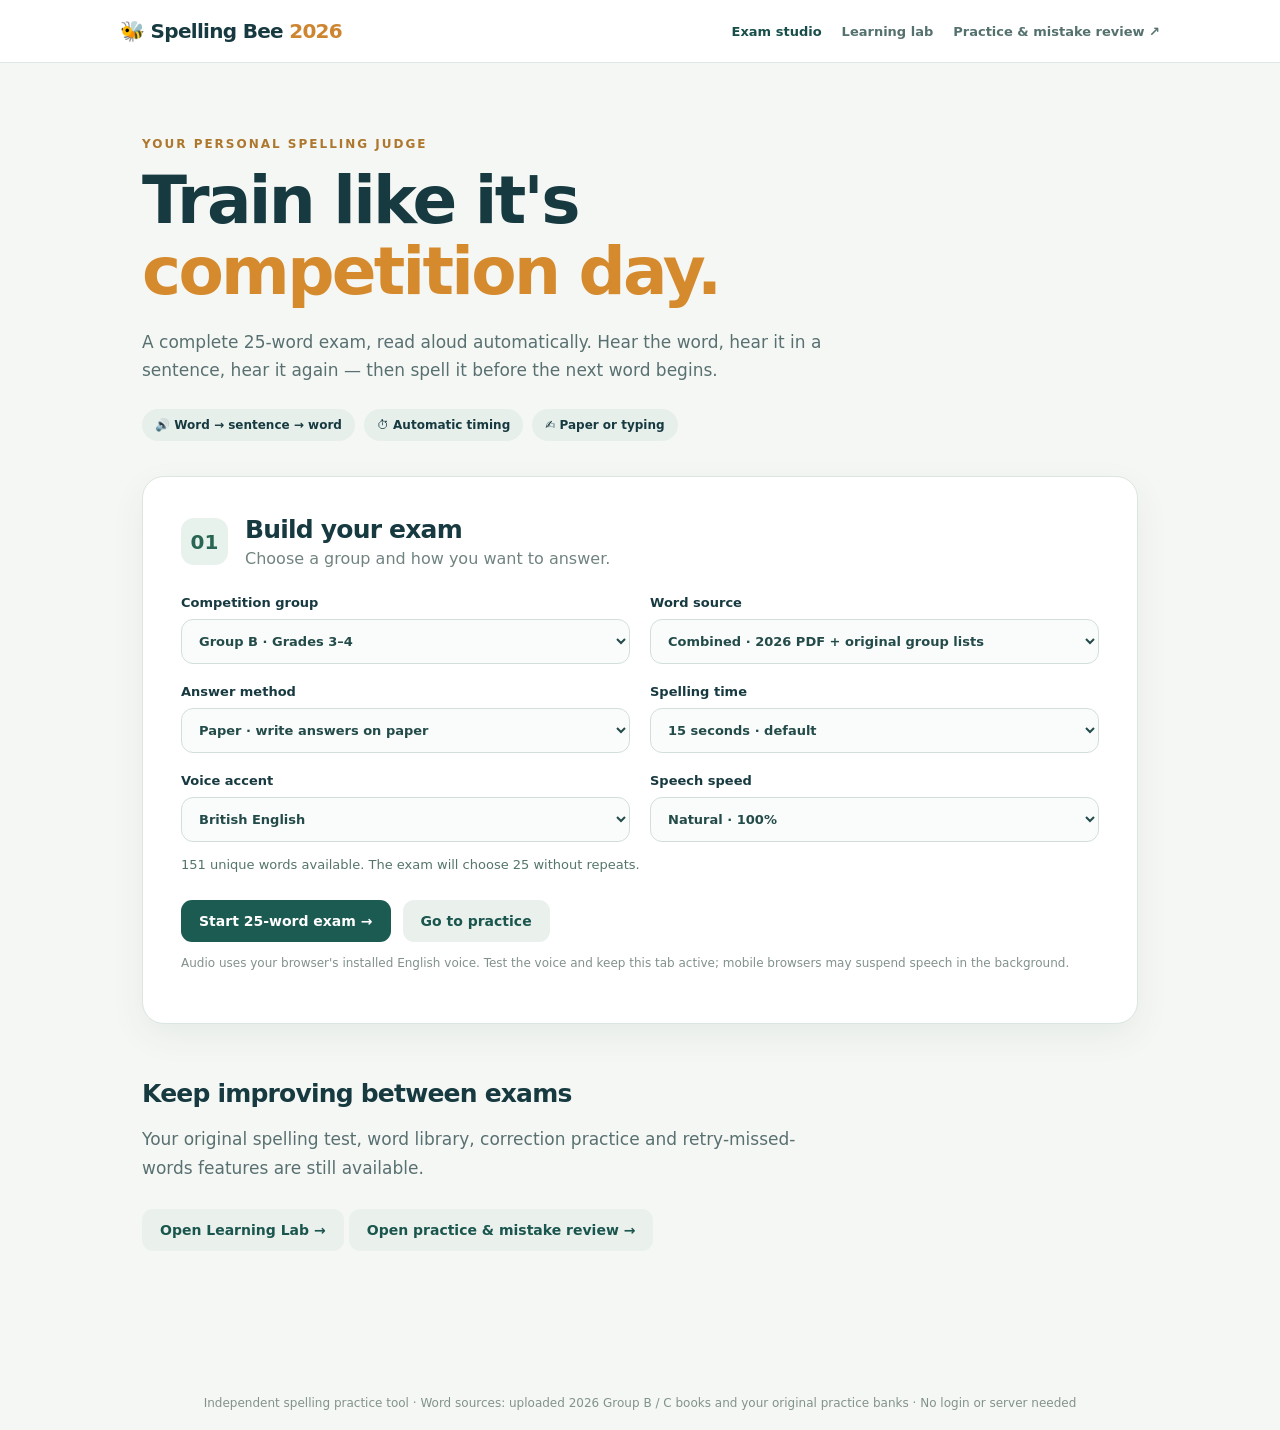
==== commit c8df6727: "Add files via upload" ====
--- a/index.html
+++ b/index.html
@@ -1,9 +1,9 @@
 <!doctype html><html lang="en"><head><meta charset="utf-8"><meta name="viewport" content="width=device-width, initial-scale=1"><meta name="theme-color" content="#123b42"><title>Spelling Bee 2026 · Exam Studio</title><link rel="stylesheet" href="css/style.css"></head><body>
-<header class="top"><a class="brand" href="index.html">🐝 <span>Spelling Bee <b>2026</b></span></a><nav><a class="current" href="index.html">Exam studio</a><a href="practice.html">Practice & mistake review ↗</a></nav></header>
+<header class="top"><a class="brand" href="index.html">🐝 <span>Spelling Bee <b>2026</b></span></a><nav><a class="current" href="index.html">Exam studio</a><a href="learning.html">Learning lab</a><a href="practice.html">Practice & mistake review ↗</a></nav></header>
 <main class="shell"><section class="hero"><div class="eyebrow">YOUR PERSONAL SPELLING JUDGE</div><h1>Train like it's <em>competition day.</em></h1><p>A complete 25-word exam, read aloud automatically. Hear the word, hear it in a sentence, hear it again — then spell it before the next word begins.</p><div class="pills"><span>🔊 Word → sentence → word</span><span>⏱ Automatic timing</span><span>✍ Paper or typing</span></div></section>
 <section id="setup" class="card setup"><div class="section-title"><span class="step">01</span><div><h2>Build your exam</h2><p>Choose a group and how you want to answer.</p></div></div>
 <div class="fields"><label>Competition group<select id="group"><option value="B">Group B · Grades 3–4</option><option value="C">Group C · Grades 5–6</option></select></label><label>Word source<select id="source"><option value="combined">Combined · 2026 PDF + original group lists</option><option value="2026">2026 PDF only · official 60 words</option></select></label><label>Answer method<select id="method"><option value="paper">Paper · write answers on paper</option><option value="typing">Typing · score automatically</option></select></label><label>Spelling time<select id="seconds"><option value="10">10 seconds</option><option value="15" selected>15 seconds · default</option><option value="20">20 seconds</option><option value="30">30 seconds</option></select></label><label>Voice accent<select id="accent"><option value="en-GB">British English</option><option value="en-US">American English</option></select></label><label>Speech speed<select id="speed"><option value="0.8">Slow · 80%</option><option value="0.9">Clear · 90%</option><option value="1" selected>Natural · 100%</option></select></label></div>
 <p class="helper" id="bankStatus">Loading word lists…</p><div class="actions"><button id="start" class="primary" disabled>Start 25-word exam →</button><a class="secondary" href="practice.html">Go to practice</a></div><p class="fine">Audio uses your browser's installed English voice. Test the voice and keep this tab active; mobile browsers may suspend speech in the background.</p></section>
 <section id="exam" class="card exam" hidden><div class="exam-top"><span id="examGroup">GROUP B</span><strong id="counter">01 / 25</strong></div><div class="bar"><div id="progress"></div></div><div class="speaker">🔊</div><div id="phase" class="eyebrow">GET READY</div><h2 id="headline">Your judge is ready</h2><p id="detail">Answers stay hidden until the exam is complete.</p><div id="countdown" class="clock">--</div><div id="typingArea" hidden><label for="answer">Your spelling</label><input id="answer" type="text" autocomplete="off" autocorrect="off" autocapitalize="off" spellcheck="false" placeholder="Type what you hear"><p class="helper">Your answer is saved automatically when time expires.</p></div><div class="actions center"><button id="pause" class="secondary">Pause exam</button><button id="replay" class="secondary">↻ Repeat current word</button><button id="quit" class="danger">End early</button></div><p id="audioNote" class="fine" role="status"></p></section>
 <section id="results" class="card" hidden><div class="section-title"><span class="step">✓</span><div><h2>Exam complete!</h2><p id="resultMeta"></p></div></div><div id="scoreBlock" class="score"></div><div class="actions"><button id="newExam" class="primary">Start another exam</button><button id="print" class="secondary">Print answer sheet</button><button id="export" class="secondary">Download results CSV</button></div><div id="review" class="review"></div></section>
-<section class="more"><h2>Keep improving between exams</h2><p>Your original spelling test, word library, correction practice and retry-missed-words features are still available.</p><a class="secondary" href="practice.html">Open practice & mistake review →</a></section></main><footer>Independent spelling practice tool · Word sources: uploaded 2026 Group B / C books and your original practice banks · No login or server needed</footer><script src="js/exam.js" defer></script></body></html>
+<section class="more"><h2>Keep improving between exams</h2><p>Your original spelling test, word library, correction practice and retry-missed-words features are still available.</p><a class="secondary" href="learning.html">Open Learning Lab →</a> <a class="secondary" href="practice.html">Open practice & mistake review →</a></section></main><footer>Independent spelling practice tool · Word sources: uploaded 2026 Group B / C books and your original practice banks · No login or server needed</footer><script src="js/exam.js" defer></script></body></html>
--- a/css/style.css
+++ b/css/style.css
@@ -1,2 +1,3 @@
 :root{font-family:Inter,ui-sans-serif,system-ui,-apple-system,Segoe UI,sans-serif;color:#173a40;background:#f5f7f4;font-synthesis:none}*{box-sizing:border-box}body{margin:0}button,select,input{font:inherit}button{cursor:pointer}button:disabled{opacity:.5;cursor:not-allowed}a{color:inherit;text-decoration:none}[hidden]{display:none!important}.top{display:flex;justify-content:space-between;align-items:center;padding:19px max(22px,calc((100vw - 1040px)/2));background:#fff;border-bottom:1px solid #e0e8e5;gap:16px}.brand{font-size:20px;font-weight:800;letter-spacing:-.7px}.brand b{color:#ce8530}.top nav{display:flex;gap:20px;font-size:13px;font-weight:700}.top nav a{color:#54716e}.top nav .current{color:#174e4a}.shell{max-width:1040px;margin:auto;padding:32px 22px 70px}.hero{padding:42px 0 35px;max-width:760px}.eyebrow{font-size:12px;font-weight:900;letter-spacing:2px;color:#ad772d}.hero h1{font-size:clamp(36px,5.4vw,66px);letter-spacing:-2.7px;line-height:1.08;margin:14px 0 20px}.hero h1 em{font-style:normal;color:#d58b2d}.hero p,.more p{font-size:17px;line-height:1.7;color:#597071;max-width:680px}.pills{display:flex;flex-wrap:wrap;gap:9px;margin-top:24px}.pills span{padding:9px 13px;background:#e7efeb;border-radius:99px;font-size:12px;font-weight:750}.card{background:white;border:1px solid #dce6e1;border-radius:22px;box-shadow:0 12px 35px #133b3710;padding:clamp(20px,4vw,38px)}.section-title{display:flex;gap:17px;align-items:center;margin-bottom:27px}.step{width:47px;height:47px;display:grid;place-items:center;background:#e8f2ec;border-radius:13px;font-weight:900;font-size:20px;color:#286553}.section-title h2,.more h2{margin:0;font-size:25px;letter-spacing:-.8px}.section-title p{margin:5px 0 0;color:#718381}.fields{display:grid;grid-template-columns:repeat(2,minmax(0,1fr));gap:20px}.fields label,#typingArea label{font-size:13px;font-weight:800;display:flex;flex-direction:column;gap:9px}select,input{width:100%;border:1px solid #d2dfd9;border-radius:12px;padding:13px;background:#fafcfb;color:#234b49;min-width:0}select:focus,input:focus{outline:3px solid #cce8d9}.actions{display:flex;gap:12px;flex-wrap:wrap;margin-top:24px;align-items:center}button,.secondary{border:0;border-radius:11px;padding:13px 18px;font-weight:800;font-size:14px}.primary{background:#1c5b51;color:#fff}.primary:hover{background:#10473f}.secondary{display:inline-block;background:#eaf1ed;color:#1b564e}.danger{background:#fbece9;color:#9b4037}.helper{font-size:13px;color:#55756c;line-height:1.6}.fine{font-size:12px;line-height:1.6;color:#82918d}.exam{text-align:center}.exam-top{display:flex;justify-content:space-between;align-items:center;font-size:12px;letter-spacing:1px;font-weight:900;color:#65827a}.bar{height:8px;border-radius:99px;background:#e9f0ec;margin:18px 0 30px;overflow:hidden}.bar div{height:100%;background:#d69438;width:0;transition:width .3s}.speaker{font-size:56px;margin:14px auto}.exam h2{font-size:clamp(26px,4vw,38px);letter-spacing:-1px;margin:14px 0}.exam #detail{color:#6b817d}.clock{font-size:76px;font-weight:900;letter-spacing:-4px;font-variant-numeric:tabular-nums;margin:24px 0;color:#1d5e52}.center{justify-content:center}#typingArea{max-width:480px;margin:0 auto;text-align:left}#typingArea input{font-size:22px;padding:16px}.score{font-size:26px;font-weight:850;margin:16px 0;color:#1d5e52}.review{margin-top:28px}.review table{border-collapse:collapse;width:100%;font-size:14px}.review th,.review td{padding:11px 8px;text-align:left;border-bottom:1px solid #e3ebe7;vertical-align:top}.review th{font-size:12px;color:#687e79}.good{color:#17734b;font-weight:800}.bad{color:#b0493e;font-weight:800}.more{padding:55px 0}.more .secondary{margin-top:9px}footer{text-align:center;font-size:12px;color:#82928c;padding:20px}.review{overflow-x:auto}@media(max-width:620px){.top{padding:16px}.top nav{gap:10px;font-size:11px}.brand{font-size:16px}.fields{grid-template-columns:1fr}.hero{padding-top:20px}.clock{font-size:64px}.actions button,.actions a{flex:1}.review table{font-size:12px}}
 @media print{.top,.hero,.setup,.exam,.more,.actions,footer{display:none!important}.shell{padding:0}.card{box-shadow:none;border:0;padding:0}.review{overflow:visible}.review th,.review td{font-size:11px}}
+.lesson-meta{display:flex;justify-content:space-between;gap:12px;color:#668078;font-size:13px;margin:10px 0}.lesson-word{text-align:center;font-size:clamp(30px,5vw,50px);font-weight:900;letter-spacing:1px;margin:26px 0 8px;color:#1c5b51;overflow-wrap:anywhere}.lesson-sentence{text-align:center;font-size:17px;line-height:1.6;color:#5a7771}.clue{background:#f6f1e5;border-left:4px solid #c98d37;padding:17px;border-radius:8px;margin-top:24px;line-height:1.6}.learn-answer{max-width:600px;margin:30px auto 0}.learn-answer label{display:block;font-size:14px;font-weight:800;margin-bottom:10px}.learn-answer input{font-size:22px}.learn-answer .actions{margin-top:12px}.top nav{flex-wrap:wrap}
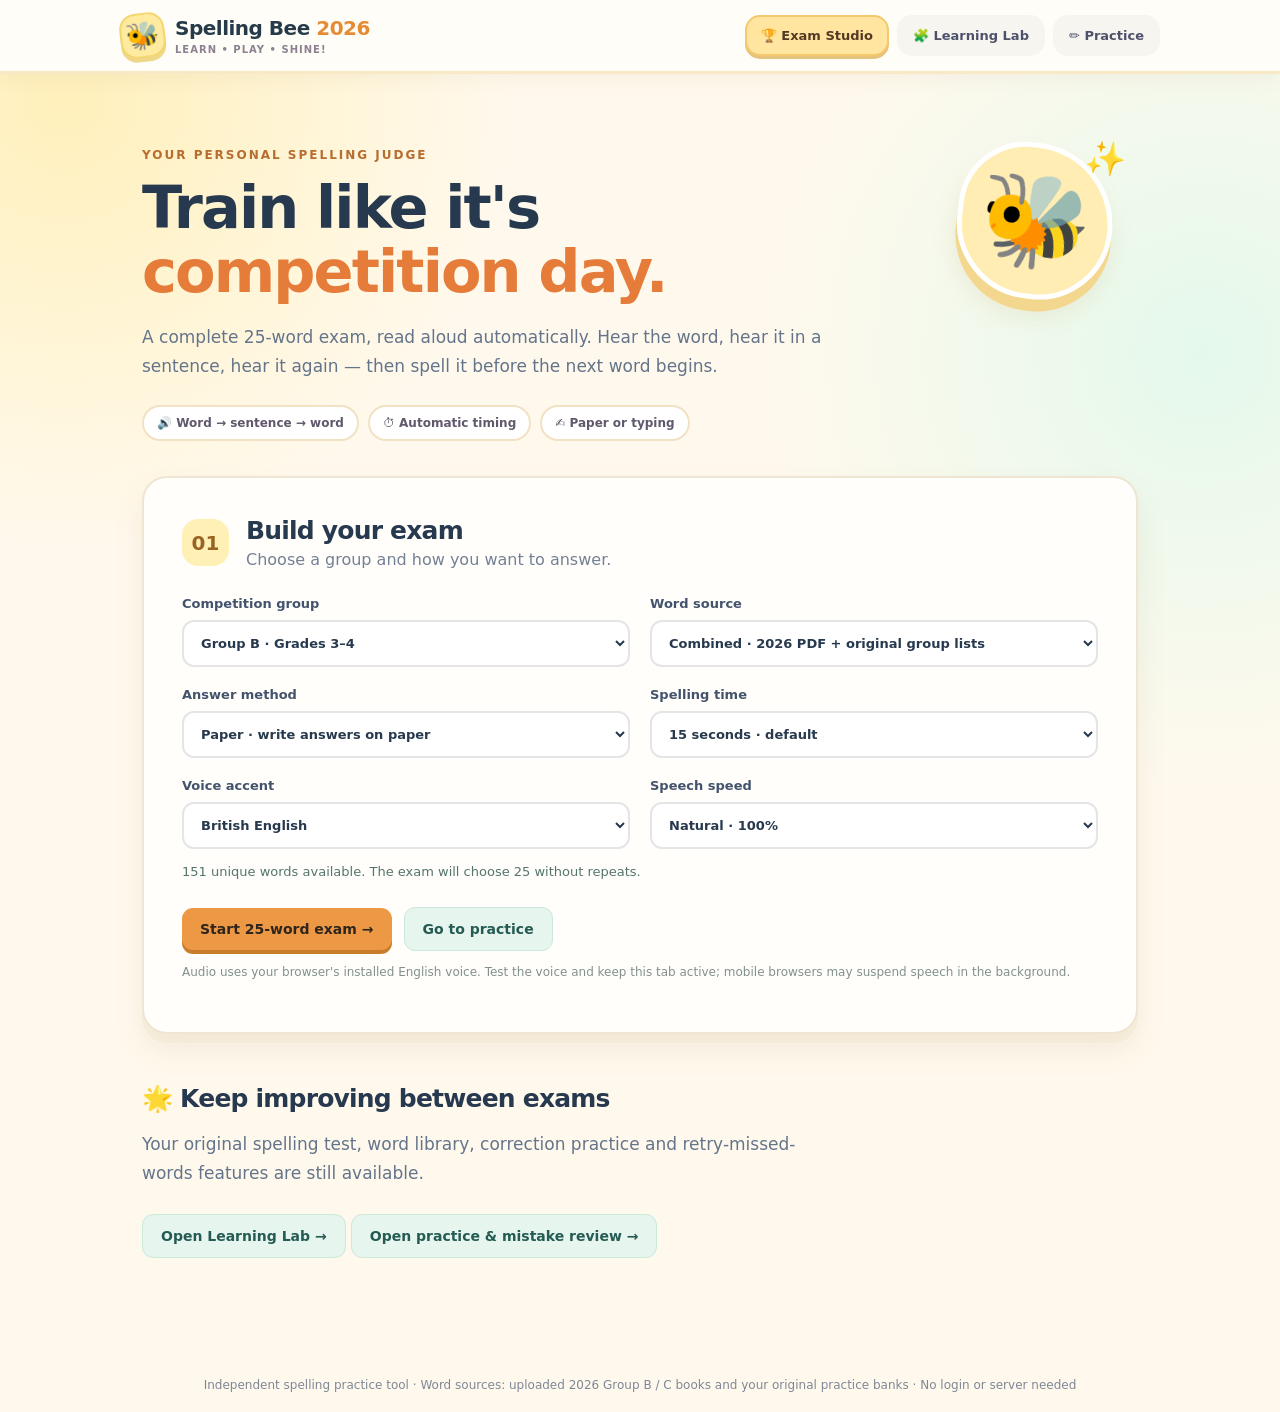
==== commit c86fc6f9: "Add files via upload" ====
--- a/index.html
+++ b/index.html
@@ -1,6 +1,6 @@
-<!doctype html><html lang="en"><head><meta charset="utf-8"><meta name="viewport" content="width=device-width, initial-scale=1"><meta name="theme-color" content="#123b42"><title>Spelling Bee 2026 · Exam Studio</title><link rel="stylesheet" href="css/style.css"></head><body>
-<header class="top"><a class="brand" href="index.html">🐝 <span>Spelling Bee <b>2026</b></span></a><nav><a class="current" href="index.html">Exam studio</a><a href="learning.html">Learning lab</a><a href="practice.html">Practice & mistake review ↗</a></nav></header>
-<main class="shell"><section class="hero"><div class="eyebrow">YOUR PERSONAL SPELLING JUDGE</div><h1>Train like it's <em>competition day.</em></h1><p>A complete 25-word exam, read aloud automatically. Hear the word, hear it in a sentence, hear it again — then spell it before the next word begins.</p><div class="pills"><span>🔊 Word → sentence → word</span><span>⏱ Automatic timing</span><span>✍ Paper or typing</span></div></section>
+<!doctype html><html lang="en"><head><meta charset="utf-8"><meta name="viewport" content="width=device-width, initial-scale=1"><meta name="theme-color" content="#fff4db"><title>Spelling Bee 2026 · Exam Studio</title><link rel="stylesheet" href="css/style.css"></head><body>
+<header class="top site-nav"><a class="brand" href="index.html"><span class="brand-bee" aria-hidden="true">🐝</span><span>Spelling Bee <b>2026</b><small>Learn • Play • Shine!</small></span></a><nav aria-label="Main navigation"><a href="index.html" data-page="exam" aria-current="page" class="current">🏆 <span>Exam Studio</span></a><a href="learning.html" data-page="learning">🧩 <span>Learning Lab</span></a><a href="practice.html" data-page="practice">✏️ <span>Practice</span></a></nav></header>
+<main class="shell"><section class="hero"><div class="hero-mascot" aria-hidden="true">🐝<span>✨</span></div><div class="eyebrow">YOUR PERSONAL SPELLING JUDGE</div><h1>Train like it's <em>competition day.</em></h1><p>A complete 25-word exam, read aloud automatically. Hear the word, hear it in a sentence, hear it again — then spell it before the next word begins.</p><div class="pills"><span>🔊 Word → sentence → word</span><span>⏱ Automatic timing</span><span>✍ Paper or typing</span></div></section>
 <section id="setup" class="card setup"><div class="section-title"><span class="step">01</span><div><h2>Build your exam</h2><p>Choose a group and how you want to answer.</p></div></div>
 <div class="fields"><label>Competition group<select id="group"><option value="B">Group B · Grades 3–4</option><option value="C">Group C · Grades 5–6</option></select></label><label>Word source<select id="source"><option value="combined">Combined · 2026 PDF + original group lists</option><option value="2026">2026 PDF only · official 60 words</option></select></label><label>Answer method<select id="method"><option value="paper">Paper · write answers on paper</option><option value="typing">Typing · score automatically</option></select></label><label>Spelling time<select id="seconds"><option value="10">10 seconds</option><option value="15" selected>15 seconds · default</option><option value="20">20 seconds</option><option value="30">30 seconds</option></select></label><label>Voice accent<select id="accent"><option value="en-GB">British English</option><option value="en-US">American English</option></select></label><label>Speech speed<select id="speed"><option value="0.8">Slow · 80%</option><option value="0.9">Clear · 90%</option><option value="1" selected>Natural · 100%</option></select></label></div>
 <p class="helper" id="bankStatus">Loading word lists…</p><div class="actions"><button id="start" class="primary" disabled>Start 25-word exam →</button><a class="secondary" href="practice.html">Go to practice</a></div><p class="fine">Audio uses your browser's installed English voice. Test the voice and keep this tab active; mobile browsers may suspend speech in the background.</p></section>
--- a/css/style.css
+++ b/css/style.css
@@ -1,3 +1,18 @@
 :root{font-family:Inter,ui-sans-serif,system-ui,-apple-system,Segoe UI,sans-serif;color:#173a40;background:#f5f7f4;font-synthesis:none}*{box-sizing:border-box}body{margin:0}button,select,input{font:inherit}button{cursor:pointer}button:disabled{opacity:.5;cursor:not-allowed}a{color:inherit;text-decoration:none}[hidden]{display:none!important}.top{display:flex;justify-content:space-between;align-items:center;padding:19px max(22px,calc((100vw - 1040px)/2));background:#fff;border-bottom:1px solid #e0e8e5;gap:16px}.brand{font-size:20px;font-weight:800;letter-spacing:-.7px}.brand b{color:#ce8530}.top nav{display:flex;gap:20px;font-size:13px;font-weight:700}.top nav a{color:#54716e}.top nav .current{color:#174e4a}.shell{max-width:1040px;margin:auto;padding:32px 22px 70px}.hero{padding:42px 0 35px;max-width:760px}.eyebrow{font-size:12px;font-weight:900;letter-spacing:2px;color:#ad772d}.hero h1{font-size:clamp(36px,5.4vw,66px);letter-spacing:-2.7px;line-height:1.08;margin:14px 0 20px}.hero h1 em{font-style:normal;color:#d58b2d}.hero p,.more p{font-size:17px;line-height:1.7;color:#597071;max-width:680px}.pills{display:flex;flex-wrap:wrap;gap:9px;margin-top:24px}.pills span{padding:9px 13px;background:#e7efeb;border-radius:99px;font-size:12px;font-weight:750}.card{background:white;border:1px solid #dce6e1;border-radius:22px;box-shadow:0 12px 35px #133b3710;padding:clamp(20px,4vw,38px)}.section-title{display:flex;gap:17px;align-items:center;margin-bottom:27px}.step{width:47px;height:47px;display:grid;place-items:center;background:#e8f2ec;border-radius:13px;font-weight:900;font-size:20px;color:#286553}.section-title h2,.more h2{margin:0;font-size:25px;letter-spacing:-.8px}.section-title p{margin:5px 0 0;color:#718381}.fields{display:grid;grid-template-columns:repeat(2,minmax(0,1fr));gap:20px}.fields label,#typingArea label{font-size:13px;font-weight:800;display:flex;flex-direction:column;gap:9px}select,input{width:100%;border:1px solid #d2dfd9;border-radius:12px;padding:13px;background:#fafcfb;color:#234b49;min-width:0}select:focus,input:focus{outline:3px solid #cce8d9}.actions{display:flex;gap:12px;flex-wrap:wrap;margin-top:24px;align-items:center}button,.secondary{border:0;border-radius:11px;padding:13px 18px;font-weight:800;font-size:14px}.primary{background:#1c5b51;color:#fff}.primary:hover{background:#10473f}.secondary{display:inline-block;background:#eaf1ed;color:#1b564e}.danger{background:#fbece9;color:#9b4037}.helper{font-size:13px;color:#55756c;line-height:1.6}.fine{font-size:12px;line-height:1.6;color:#82918d}.exam{text-align:center}.exam-top{display:flex;justify-content:space-between;align-items:center;font-size:12px;letter-spacing:1px;font-weight:900;color:#65827a}.bar{height:8px;border-radius:99px;background:#e9f0ec;margin:18px 0 30px;overflow:hidden}.bar div{height:100%;background:#d69438;width:0;transition:width .3s}.speaker{font-size:56px;margin:14px auto}.exam h2{font-size:clamp(26px,4vw,38px);letter-spacing:-1px;margin:14px 0}.exam #detail{color:#6b817d}.clock{font-size:76px;font-weight:900;letter-spacing:-4px;font-variant-numeric:tabular-nums;margin:24px 0;color:#1d5e52}.center{justify-content:center}#typingArea{max-width:480px;margin:0 auto;text-align:left}#typingArea input{font-size:22px;padding:16px}.score{font-size:26px;font-weight:850;margin:16px 0;color:#1d5e52}.review{margin-top:28px}.review table{border-collapse:collapse;width:100%;font-size:14px}.review th,.review td{padding:11px 8px;text-align:left;border-bottom:1px solid #e3ebe7;vertical-align:top}.review th{font-size:12px;color:#687e79}.good{color:#17734b;font-weight:800}.bad{color:#b0493e;font-weight:800}.more{padding:55px 0}.more .secondary{margin-top:9px}footer{text-align:center;font-size:12px;color:#82928c;padding:20px}.review{overflow-x:auto}@media(max-width:620px){.top{padding:16px}.top nav{gap:10px;font-size:11px}.brand{font-size:16px}.fields{grid-template-columns:1fr}.hero{padding-top:20px}.clock{font-size:64px}.actions button,.actions a{flex:1}.review table{font-size:12px}}
 @media print{.top,.hero,.setup,.exam,.more,.actions,footer{display:none!important}.shell{padding:0}.card{box-shadow:none;border:0;padding:0}.review{overflow:visible}.review th,.review td{font-size:11px}}
 .lesson-meta{display:flex;justify-content:space-between;gap:12px;color:#668078;font-size:13px;margin:10px 0}.lesson-word{text-align:center;font-size:clamp(30px,5vw,50px);font-weight:900;letter-spacing:1px;margin:26px 0 8px;color:#1c5b51;overflow-wrap:anywhere}.lesson-sentence{text-align:center;font-size:17px;line-height:1.6;color:#5a7771}.clue{background:#f6f1e5;border-left:4px solid #c98d37;padding:17px;border-radius:8px;margin-top:24px;line-height:1.6}.learn-answer{max-width:600px;margin:30px auto 0}.learn-answer label{display:block;font-size:14px;font-weight:800;margin-bottom:10px}.learn-answer input{font-size:22px}.learn-answer .actions{margin-top:12px}.top nav{flex-wrap:wrap}
+
+/* Shared playful design system — all three pages */
+:root{--ink:#25354b;--muted:#64748b;--yellow:#ffc94e;--orange:#ff9d5c;--mint:#d6f7e7;--purple:#eee7ff;--line:#e8e1d7;--surface:#fffdf8;font-family:ui-rounded,"Trebuchet MS",system-ui,-apple-system,"Segoe UI",sans-serif;color:var(--ink);background:#fff9ed}
+body{background:radial-gradient(circle at 5% 7%,#fff0bb 0,transparent 25%),radial-gradient(circle at 94% 25%,#e4f9ec 0,transparent 27%),#fff9ed;color:var(--ink)}
+.top.site-nav{position:relative;z-index:2;background:#fffdf8;padding:13px max(20px,calc((100vw - 1040px)/2));border-bottom:3px solid #f8e8c5;box-shadow:0 5px 18px #795e2910;display:flex;align-items:center;gap:15px;justify-content:space-between}
+.site-nav .brand{display:flex;align-items:center;gap:10px;color:#263a4a;font-size:20px;line-height:1.1;letter-spacing:-.5px;white-space:nowrap}
+.site-nav .brand b{color:#e58b34}.site-nav .brand small{display:block;font-size:10px;letter-spacing:1px;text-transform:uppercase;color:#8b8191;margin-top:5px}
+.brand-bee{display:grid;place-items:center;width:45px;height:45px;background:#ffeb9f;border:2px solid #f3d66f;border-radius:16px;transform:rotate(-7deg);font-size:27px;box-shadow:0 4px 0 #efd78a}
+.site-nav nav{display:flex;gap:8px;flex-wrap:wrap}.site-nav nav a{color:#4d526b;padding:11px 14px;border-radius:15px;background:#f7f5f0;font-size:13px;font-weight:800;white-space:nowrap;border:2px solid transparent;transition:transform .16s,background .16s}.site-nav nav a:hover{background:#ffebc4;transform:translateY(-2px)}.site-nav nav a.current{background:#ffe5a0;border-color:#f4c86e;color:#543a24;box-shadow:0 3px 0 #e5c37c}
+.shell{max-width:1040px}.hero{position:relative;max-width:none;min-height:265px;padding:42px 215px 35px 0}.hero h1{font-size:clamp(34px,5vw,59px);color:#27394e;letter-spacing:-1.9px}.hero h1 em{color:#e67c39}.hero p,.more p{color:#64748b}.eyebrow{color:#b76c30}.hero-mascot{position:absolute;right:25px;top:37px;width:156px;height:156px;display:grid;place-items:center;font-size:91px;background:#ffedb4;border:5px solid #fff;border-radius:45% 55% 49% 51%;box-shadow:0 12px 0 #f4d78e,0 17px 24px #bd8d3a23;transform:rotate(7deg)}.hero-mascot span{position:absolute;font-size:33px;right:-10px;top:-18px}.pills span{background:#fff;border:2px solid #f2e2c4;color:#60586b;font-weight:800}.card,.panel{background:#fffefb;border:2px solid #efe5d3;border-radius:25px;box-shadow:0 9px 0 #efe3ca70,0 16px 30px #8d70441a}.step{background:#fff0b6;color:#986324;border-radius:16px}.section-title h2,.more h2{color:#27394e}.section-title p{color:#748093}.fields label{color:#43536c}select,input{background:#fff;border:2px solid #e5e5e7;color:#27394e}select:focus,input:focus{outline:3px solid #fbd68b;border-color:#edb956}.primary{background:#ed9845;color:#30251d;box-shadow:0 4px 0 #c87d2c}.primary:hover{background:#ffc158}.secondary{background:#e6f5ee;color:#245b53;border:1px solid #cae9d9}.secondary:hover{background:#d2efe2}.danger{background:#ffebeb;color:#a43f4b}.bar{background:#f2e9d8}.bar div{background:linear-gradient(90deg,#ffc84f,#fa9256)}.clock{color:#d8773a}.speaker{width:100px;height:100px;display:grid;place-items:center;background:#fff0bc;border-radius:50%;font-size:53px}.lesson-word{color:#d37d39}.clue{background:#fff6d9;border-left-color:#f0ac42}.more{padding:50px 0 30px}.more h2:before{content:'🌟 ';}footer{color:#7e8796}
+:focus-visible{outline:3px solid #e69b37!important;outline-offset:3px}button,.secondary{transition:transform .16s,background .16s}button:not(:disabled):hover{transform:translateY(-1px)}
+@media(max-width:760px){.top.site-nav{flex-direction:column;align-items:stretch;padding:12px 14px}.site-nav .brand{justify-content:center}.site-nav nav{justify-content:center}.site-nav nav a{flex:1;text-align:center;padding:10px 7px;font-size:12px}.hero{padding:25px 0 27px;min-height:0}.hero-mascot{position:relative;right:auto;top:auto;width:94px;height:94px;font-size:55px;margin:0 0 15px 10px;box-shadow:0 6px 0 #f4d78e}.hero-mascot span{font-size:20px}.hero h1{letter-spacing:-1.2px}.card{padding:20px}.shell{padding:18px 16px 40px}}
+@media(max-width:360px){.site-nav nav a{font-size:11px;padding:9px 3px}.site-nav .brand{font-size:17px}}
+@media(prefers-reduced-motion:reduce){*,*:before,*:after{transition:none!important;animation:none!important}}
+@media print{.site-nav,.hero-mascot{display:none!important}.card{box-shadow:none}}
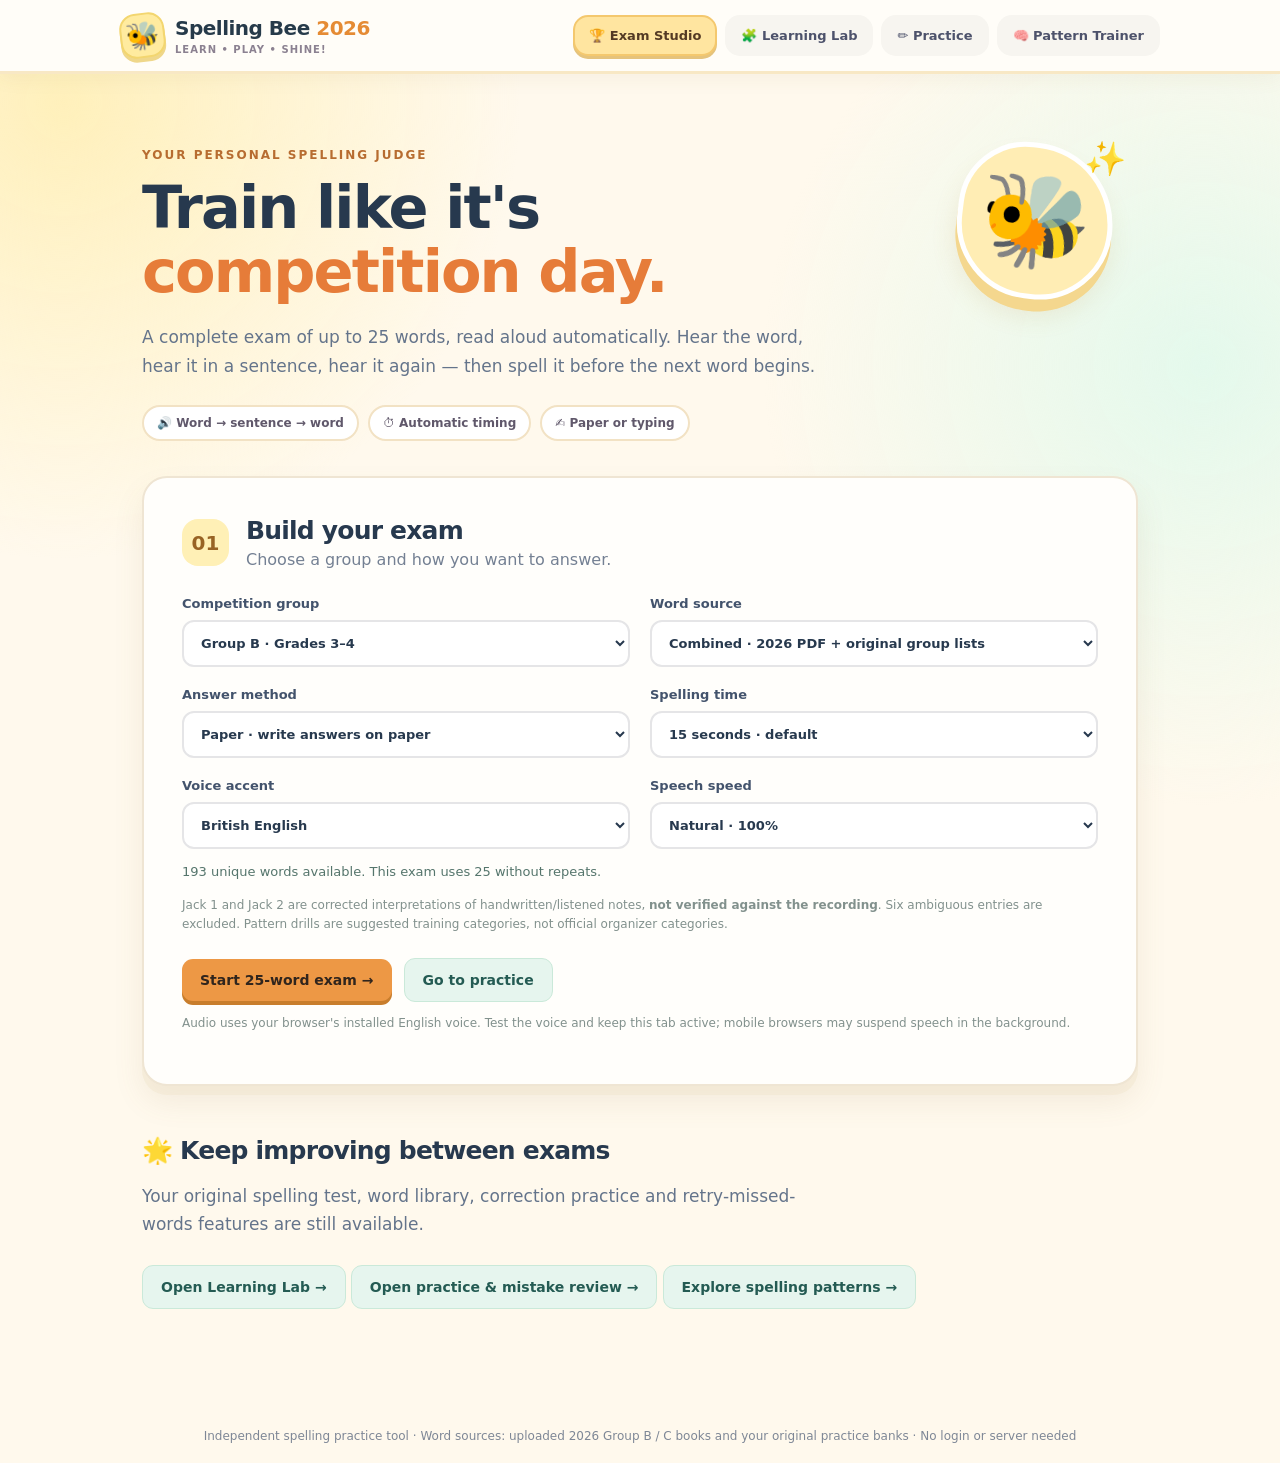
==== commit 2fc23a56: "Add files via upload" ====
--- a/index.html
+++ b/index.html
@@ -1,9 +1,9 @@
 <!doctype html><html lang="en"><head><meta charset="utf-8"><meta name="viewport" content="width=device-width, initial-scale=1"><meta name="theme-color" content="#fff4db"><title>Spelling Bee 2026 · Exam Studio</title><link rel="stylesheet" href="css/style.css"></head><body>
-<header class="top site-nav"><a class="brand" href="index.html"><span class="brand-bee" aria-hidden="true">🐝</span><span>Spelling Bee <b>2026</b><small>Learn • Play • Shine!</small></span></a><nav aria-label="Main navigation"><a href="index.html" data-page="exam" aria-current="page" class="current">🏆 <span>Exam Studio</span></a><a href="learning.html" data-page="learning">🧩 <span>Learning Lab</span></a><a href="practice.html" data-page="practice">✏️ <span>Practice</span></a></nav></header>
-<main class="shell"><section class="hero"><div class="hero-mascot" aria-hidden="true">🐝<span>✨</span></div><div class="eyebrow">YOUR PERSONAL SPELLING JUDGE</div><h1>Train like it's <em>competition day.</em></h1><p>A complete 25-word exam, read aloud automatically. Hear the word, hear it in a sentence, hear it again — then spell it before the next word begins.</p><div class="pills"><span>🔊 Word → sentence → word</span><span>⏱ Automatic timing</span><span>✍ Paper or typing</span></div></section>
+<header class="top site-nav"><a class="brand" href="index.html"><span class="brand-bee" aria-hidden="true">🐝</span><span>Spelling Bee <b>2026</b><small>Learn • Play • Shine!</small></span></a><nav aria-label="Main navigation"><a href="index.html" data-page="exam" aria-current="page" class="current">🏆 <span>Exam Studio</span></a><a href="learning.html" data-page="learning">🧩 <span>Learning Lab</span></a><a href="practice.html" data-page="practice">✏️ <span>Practice</span></a><a href="patterns.html" data-page="patterns">🧠 <span>Pattern Trainer</span></a></nav></header>
+<main class="shell"><section class="hero"><div class="hero-mascot" aria-hidden="true">🐝<span>✨</span></div><div class="eyebrow">YOUR PERSONAL SPELLING JUDGE</div><h1>Train like it's <em>competition day.</em></h1><p>A complete exam of up to 25 words, read aloud automatically. Hear the word, hear it in a sentence, hear it again — then spell it before the next word begins.</p><div class="pills"><span>🔊 Word → sentence → word</span><span>⏱ Automatic timing</span><span>✍ Paper or typing</span></div></section>
 <section id="setup" class="card setup"><div class="section-title"><span class="step">01</span><div><h2>Build your exam</h2><p>Choose a group and how you want to answer.</p></div></div>
-<div class="fields"><label>Competition group<select id="group"><option value="B">Group B · Grades 3–4</option><option value="C">Group C · Grades 5–6</option></select></label><label>Word source<select id="source"><option value="combined">Combined · 2026 PDF + original group lists</option><option value="2026">2026 PDF only · official 60 words</option></select></label><label>Answer method<select id="method"><option value="paper">Paper · write answers on paper</option><option value="typing">Typing · score automatically</option></select></label><label>Spelling time<select id="seconds"><option value="10">10 seconds</option><option value="15" selected>15 seconds · default</option><option value="20">20 seconds</option><option value="30">30 seconds</option></select></label><label>Voice accent<select id="accent"><option value="en-GB">British English</option><option value="en-US">American English</option></select></label><label>Speech speed<select id="speed"><option value="0.8">Slow · 80%</option><option value="0.9">Clear · 90%</option><option value="1" selected>Natural · 100%</option></select></label></div>
-<p class="helper" id="bankStatus">Loading word lists…</p><div class="actions"><button id="start" class="primary" disabled>Start 25-word exam →</button><a class="secondary" href="practice.html">Go to practice</a></div><p class="fine">Audio uses your browser's installed English voice. Test the voice and keep this tab active; mobile browsers may suspend speech in the background.</p></section>
+<div class="fields"><label>Competition group<select id="group"><option value="B">Group B · Grades 3–4</option><option value="C">Group C · Grades 5–6</option></select></label><label>Word source<select id="source"><option value="combined">Combined · 2026 PDF + original group lists</option><option value="2026">2026 PDF only · original 60 words</option><option value="jack1">Jack 1 · 22 likely words</option><option value="jack2">Jack 2 · 22 likely words</option><option value="jackCombined">Jack 1 + 2 · 44 likely words</option><option value="patterns">Spelling pattern drills · choose a category</option></select></label><label id="patternField" hidden>Spelling pattern<select id="patternCategory"></select></label><label>Answer method<select id="method"><option value="paper">Paper · write answers on paper</option><option value="typing">Typing · score automatically</option></select></label><label>Spelling time<select id="seconds"><option value="10">10 seconds</option><option value="15" selected>15 seconds · default</option><option value="20">20 seconds</option><option value="30">30 seconds</option></select></label><label>Voice accent<select id="accent"><option value="en-GB">British English</option><option value="en-US">American English</option></select></label><label>Speech speed<select id="speed"><option value="0.8">Slow · 80%</option><option value="0.9">Clear · 90%</option><option value="1" selected>Natural · 100%</option></select></label></div>
+<p class="helper" id="bankStatus">Loading word lists…</p><p class="fine">Jack 1 and Jack 2 are corrected interpretations of handwritten/listened notes, <strong>not verified against the recording</strong>. Six ambiguous entries are excluded. Pattern drills are suggested training categories, not official organizer categories.</p><div class="actions"><button id="start" class="primary" disabled>Start exam →</button><a class="secondary" href="practice.html">Go to practice</a></div><p class="fine">Audio uses your browser's installed English voice. Test the voice and keep this tab active; mobile browsers may suspend speech in the background.</p></section>
 <section id="exam" class="card exam" hidden><div class="exam-top"><span id="examGroup">GROUP B</span><strong id="counter">01 / 25</strong></div><div class="bar"><div id="progress"></div></div><div class="speaker">🔊</div><div id="phase" class="eyebrow">GET READY</div><h2 id="headline">Your judge is ready</h2><p id="detail">Answers stay hidden until the exam is complete.</p><div id="countdown" class="clock">--</div><div id="typingArea" hidden><label for="answer">Your spelling</label><input id="answer" type="text" autocomplete="off" autocorrect="off" autocapitalize="off" spellcheck="false" placeholder="Type what you hear"><p class="helper">Your answer is saved automatically when time expires.</p></div><div class="actions center"><button id="pause" class="secondary">Pause exam</button><button id="replay" class="secondary">↻ Repeat current word</button><button id="quit" class="danger">End early</button></div><p id="audioNote" class="fine" role="status"></p></section>
 <section id="results" class="card" hidden><div class="section-title"><span class="step">✓</span><div><h2>Exam complete!</h2><p id="resultMeta"></p></div></div><div id="scoreBlock" class="score"></div><div class="actions"><button id="newExam" class="primary">Start another exam</button><button id="print" class="secondary">Print answer sheet</button><button id="export" class="secondary">Download results CSV</button></div><div id="review" class="review"></div></section>
-<section class="more"><h2>Keep improving between exams</h2><p>Your original spelling test, word library, correction practice and retry-missed-words features are still available.</p><a class="secondary" href="learning.html">Open Learning Lab →</a> <a class="secondary" href="practice.html">Open practice & mistake review →</a></section></main><footer>Independent spelling practice tool · Word sources: uploaded 2026 Group B / C books and your original practice banks · No login or server needed</footer><script src="js/exam.js" defer></script></body></html>
+<section class="more"><h2>Keep improving between exams</h2><p>Your original spelling test, word library, correction practice and retry-missed-words features are still available.</p><a class="secondary" href="learning.html">Open Learning Lab →</a> <a class="secondary" href="practice.html">Open practice & mistake review →</a> <a class="secondary" href="patterns.html">Explore spelling patterns →</a></section></main><footer>Independent spelling practice tool · Word sources: uploaded 2026 Group B / C books and your original practice banks · No login or server needed</footer><script src="js/exam.js" defer></script></body></html>
--- a/css/style.css
+++ b/css/style.css
@@ -16,3 +16,25 @@
 @media(max-width:360px){.site-nav nav a{font-size:11px;padding:9px 3px}.site-nav .brand{font-size:17px}}
 @media(prefers-reduced-motion:reduce){*,*:before,*:after{transition:none!important;animation:none!important}}
 @media print{.site-nav,.hero-mascot{display:none!important}.card{box-shadow:none}}
+/* Pattern Trainer */
+.notice-note{margin-top:-7px;margin-bottom:24px;background:#fff8e7;padding:14px 17px;border-radius:13px;border-left:4px solid #e7ad4e;color:#695b45}
+.category-grid{display:grid;grid-template-columns:repeat(2,minmax(0,1fr));gap:18px}
+.category-card,.jack-card{padding:23px;border:2px solid #e9e4db;background:#fffdfa;border-radius:20px;min-width:0}
+.category-card:nth-child(3n + 1){background:#fff9e7}
+.category-card:nth-child(3n + 2){background:#f2fbf6}
+.category-card:nth-child(3n){background:#f8f5ff}
+.category-card h3,.jack-card h3{font-size:21px;line-height:1.2;margin:10px 0;color:#2c3a4d;letter-spacing:-.3px}
+.category-card p{font-size:14px;line-height:1.55;color:#667589;min-height:42px}
+.category-count{font-size:11px;letter-spacing:1.3px;font-weight:900;color:#bb7436}
+.category-evidence{font-size:13px;line-height:1.65;color:#465d69;padding:13px;border-radius:11px;background:#fffdfbb5;border:1px solid #e9e0cf}
+.category-card .actions,.jack-card .actions{gap:7px;margin-top:17px}
+.category-card .secondary,.jack-card .secondary{padding:10px 12px;font-size:12px;border-radius:10px}
+.word-preview{font-size:14px;margin-top:18px;color:#465d69}
+.word-preview summary{cursor:pointer;font-weight:800}
+.word-cloud{display:flex;flex-wrap:wrap;gap:7px;padding:14px 0 0}
+.word-chip{display:inline-block;padding:7px 9px;background:white;border:1px solid #e0e2e5;border-radius:9px;font-size:12px;font-weight:700}
+.stack-card{margin-top:25px}
+.jack-list-grid{display:grid;grid-template-columns:repeat(2,minmax(0,1fr));gap:18px}
+.jack-words{columns:2;column-gap:28px;padding-left:25px;font-size:14px;line-height:2.1;color:#385066}
+.jack-words li{break-inside:avoid;padding-left:4px}
+@media(max-width:770px){.category-grid,.jack-list-grid{grid-template-columns:1fr}.category-card p{min-height:0}}
